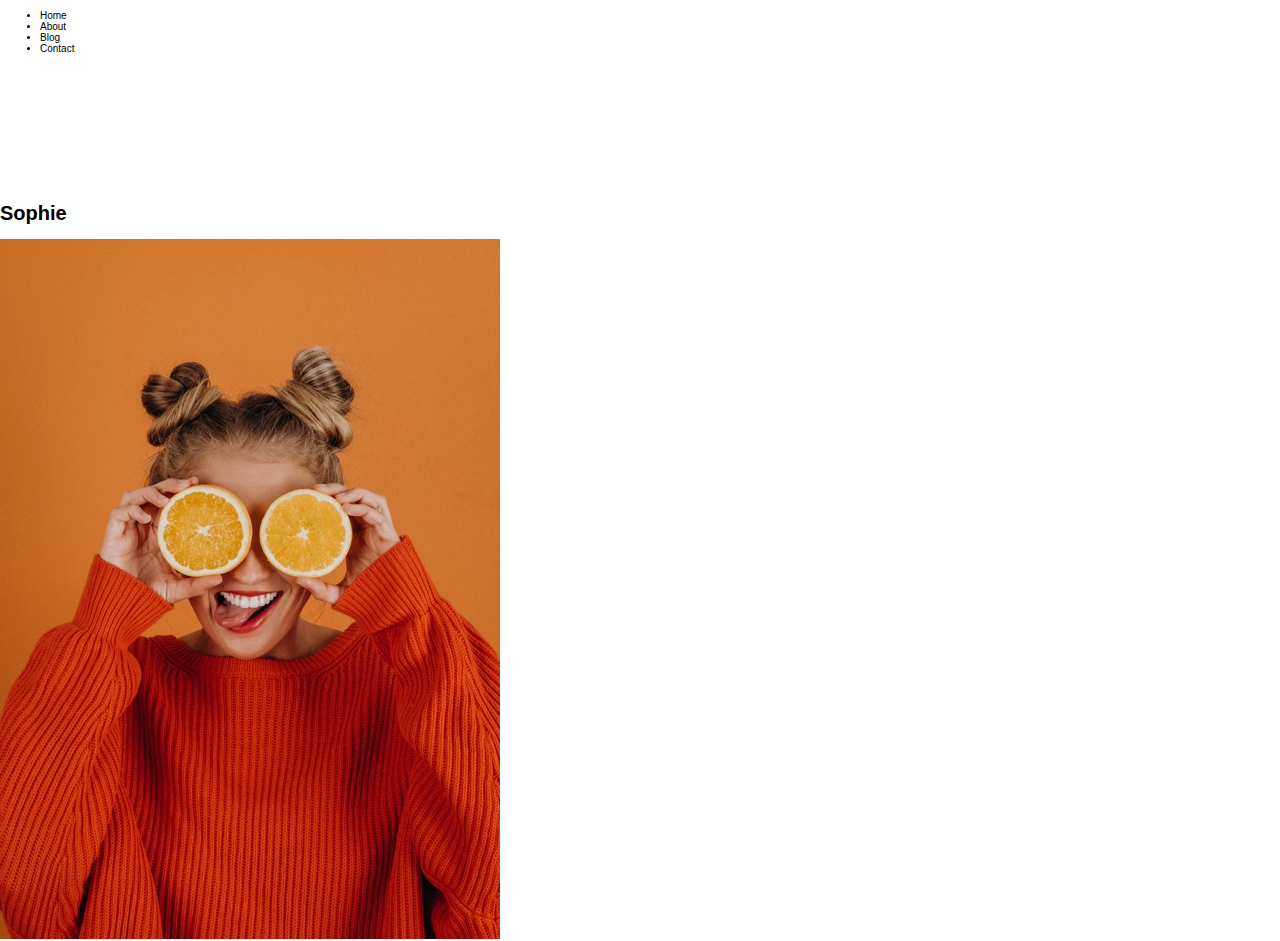
==== index.html @ fdce3f05 "Foster's Project 2" ====
<!DOCTYPE html>
<html lang="en">
<head>
    <meta charset="UTF-8">
    <meta name="viewport" content="width=device-width, initial-scale=1.0">
    <meta http-equiv="X-UA-Compatible" content="ie=edge">
    <title>Sophie: by Foster Dyck</title>
    <link href='https: //fonts.googleapis.com/css?family=Noto+Sans:400,700|Poppins:700' rel='stylesheet'>
    <link rel='stylesheet' href='https://use.fontawesome.com/releases/v5.4.1/css/all.css' integrity='sha384-5sAR7xN1Nv6T6+dT2mhtzEpVJvfS3NScPQTrOxhwjIuvcA67KV2R5Jz6kr4abQsz' crossorigin='anonymous'>
    <meta name='viewport' content='width=device-width, initial-scale=1.0'>
    <link type="image/png" href="assets/favicon/favicon.png" rel="icon">
    <link rel='stylesheet' href='styles/style.css'>
</head>
<body>
    <a href="#main" class="skip-link">Skip this menu to go to content.</a>
<!-- HEADER CONTENT STARTS -->
    <header class="header">
        <nav class="nav">
            <ul class="nav__items">
                <li class="nav_link">Home</li>
                <li class="nav_link nav__link--after">About</li>
                <li class="nav_link">Blog</li>
                <li class="nav_link">Contact</li>
            </ul>
        </nav>
        <section class="title">
            <img src="assets/circle-text/circle-text.png" alt="It's all about">
            <h1>Sophie</h1>
            <img src="assets/home-image/home-image-1.jpg" alt="Sophie holding orange slices over her eyes.">
        </section>
    </header>
<!-- HEADER CONTENT ENDS -->
<!-- MAIN CONTENT STARTS -->
    <main id="about">

    </main>
<!-- MAIN CONTENT ENDS -->
<!-- FOOTER CONTENT STARTS -->
    <footer>

    </footer>
<!-- FOOTER CONTENT ENDS -->
</body>
</html>
---- styles/style.css ----
article,aside,details,figcaption,figure,footer,header,hgroup,nav,section,summary{display:block}audio,canvas,video{display:inline-block}audio:not([controls]){display:none;height:0}[hidden]{display:none}html{font-family:sans-serif;-webkit-text-size-adjust:100%;-ms-text-size-adjust:100%}a:focus{outline:thin dotted}a:active,a:hover{outline:0}h1{font-size:2em}abbr[title]{border-bottom:1px dotted}b,strong{font-weight:700}dfn{font-style:italic}mark{background:#ff0;color:#000}code,kbd,pre,samp{font-family:monospace, serif;font-size:1em}pre{white-space:pre-wrap;word-wrap:break-word}q{quotes:\201C \201D \2018 \2019}small{font-size:80%}sub,sup{font-size:75%;line-height:0;position:relative;vertical-align:baseline}sup{top:-.5em}sub{bottom:-.25em}img{border:0}svg:not(:root){overflow:hidden}fieldset{border:1px solid silver;margin:0 2px;padding:.35em .625em .75em}button,input,select,textarea{font-family:inherit;font-size:100%;margin:0}button,input{line-height:normal}button,html input[type=button],input[type=reset],input[type=submit]{-webkit-appearance:button;cursor:pointer}button[disabled],input[disabled]{cursor:default}input[type=checkbox],input[type=radio]{-webkit-box-sizing:border-box;box-sizing:border-box;padding:0}input[type=search]{-webkit-appearance:textfield;-moz-box-sizing:content-box;-webkit-box-sizing:content-box;box-sizing:content-box}input[type=search]::-webkit-search-cancel-button,input[type=search]::-webkit-search-decoration{-webkit-appearance:none}textarea{overflow:auto;vertical-align:top}table{border-collapse:collapse;border-spacing:0}body,figure{margin:0}button::-moz-focus-inner,input::-moz-focus-inner,legend{border:0;padding:0}.clearfix:after{visibility:hidden;display:block;font-size:0;content:'';clear:both;height:0}*{-moz-box-sizing:border-box;-webkit-box-sizing:border-box;box-sizing:border-box}.visuallyhidden:not(:focus):not(:active){position:absolute;width:1px;height:1px;margin:-1px;border:0;padding:0;white-space:nowrap;-webkit-clip-path:inset(100%);clip-path:inset(100%);clip:rect(0 0 0);overflow:hidden}.visuallyhidden:not(:focus):not(:active){position:absolute;width:1px;height:1px;margin:-1px;border:0;padding:0;white-space:nowrap;-webkit-clip-path:inset(100%);clip-path:inset(100%);clip:rect(0 0 0);overflow:hidden}.skip-link{position:absolute;left:-1000px;top:5px;z-index:999;background:white;color:black}html{font-size:62.5%}
/*# sourceMappingURL=style.css.map */
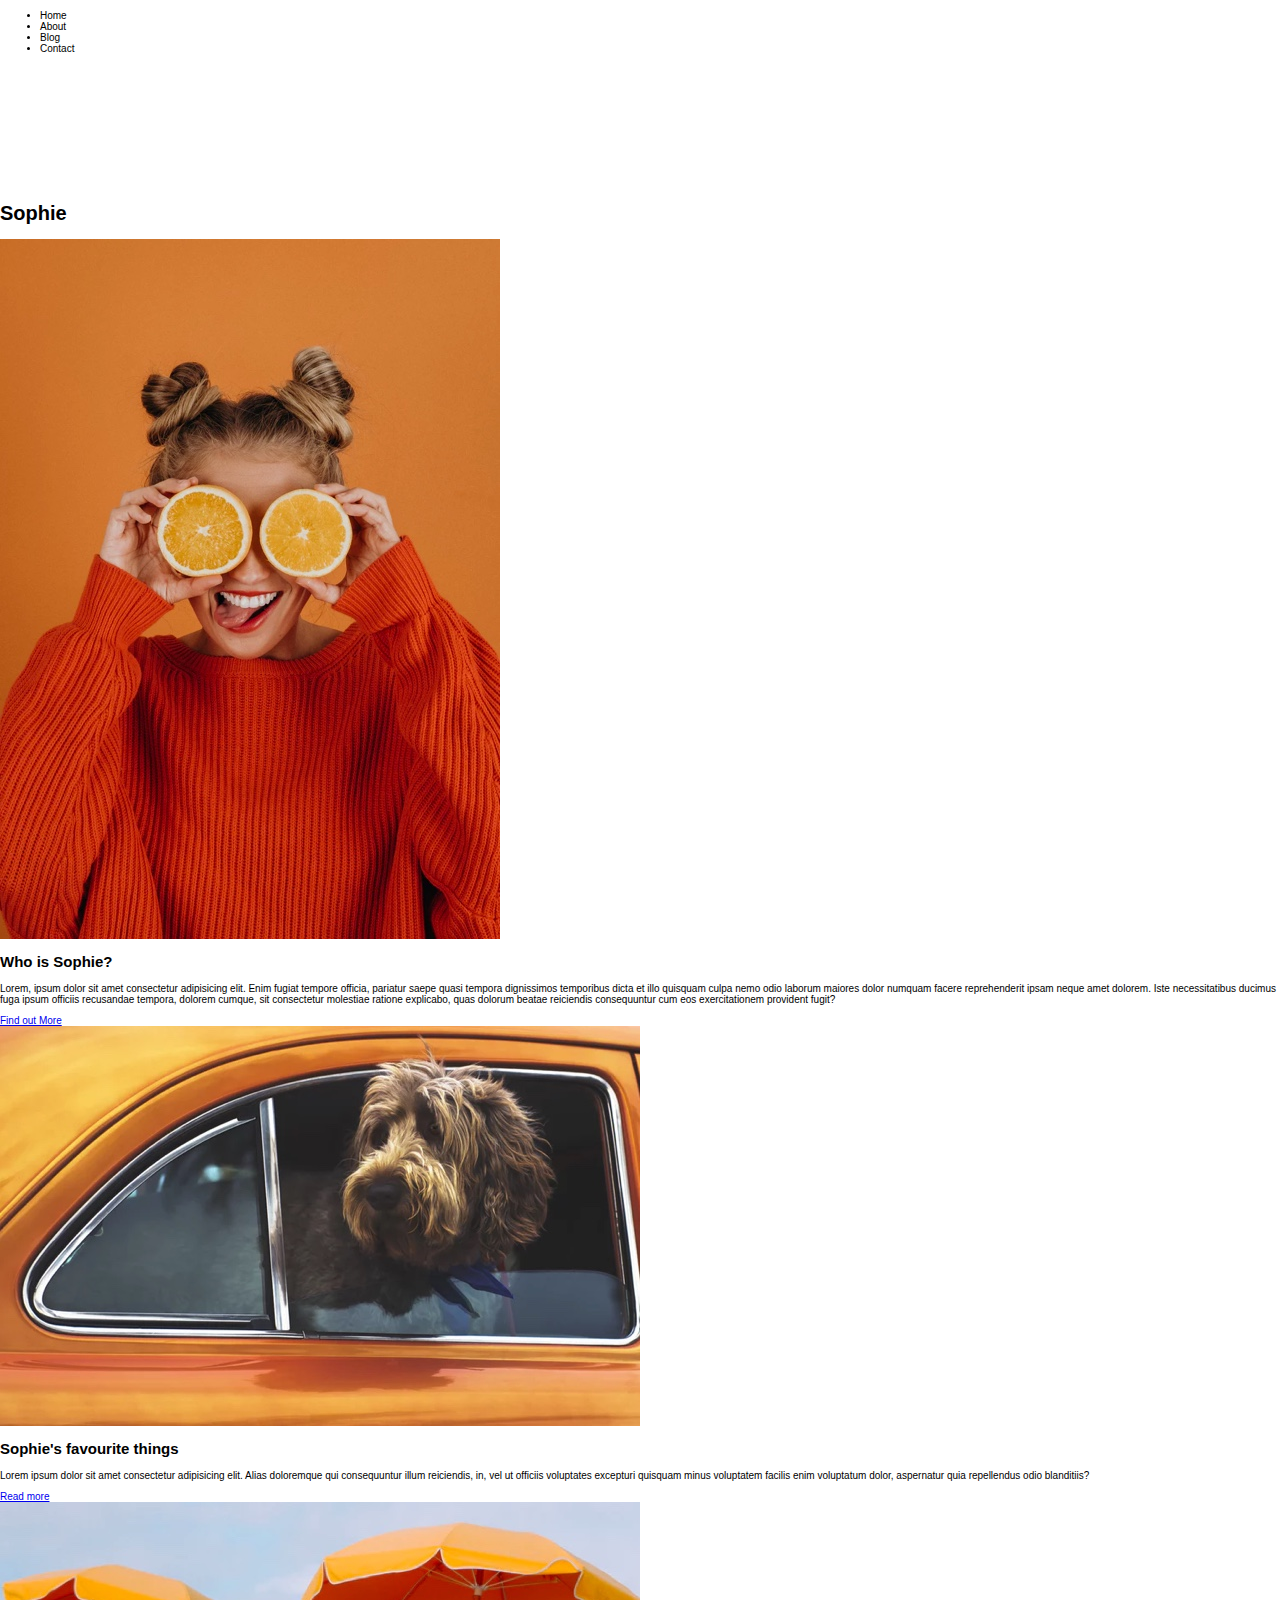
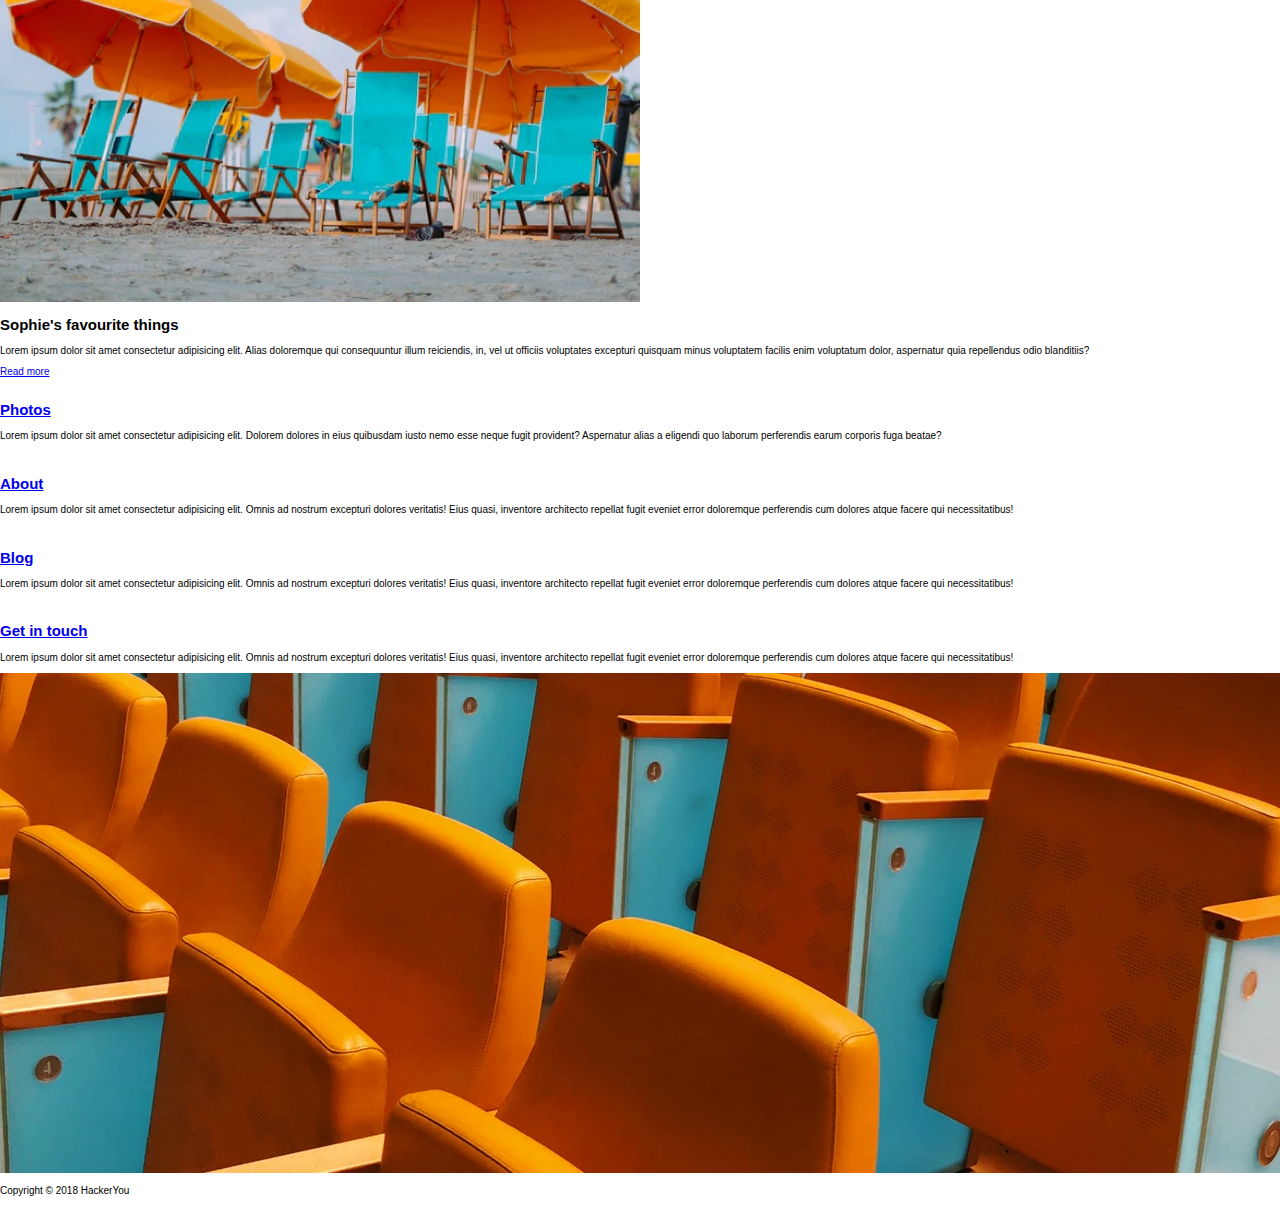
==== commit 8c97a107: "gitignore added" ====
--- a/index.html
+++ b/index.html
@@ -12,32 +12,107 @@
     <link rel='stylesheet' href='styles/style.css'>
 </head>
 <body>
-    <a href="#main" class="skip-link">Skip this menu to go to content.</a>
+    <a href="#about" class="skip-link">Skip this menu to go to content.</a>
 <!-- HEADER CONTENT STARTS -->
     <header class="header">
         <nav class="nav">
             <ul class="nav__items">
-                <li class="nav_link">Home</li>
-                <li class="nav_link nav__link--after">About</li>
-                <li class="nav_link">Blog</li>
-                <li class="nav_link">Contact</li>
+                <li class="nav__link">Home</li>
+                <li class="nav__link nav__link--after">About</li>
+                <li class="nav__link">Blog</li>
+                <li class="nav__link">Contact</li>
             </ul>
         </nav>
         <section class="title">
-            <img src="assets/circle-text/circle-text.png" alt="It's all about">
-            <h1>Sophie</h1>
-            <img src="assets/home-image/home-image-1.jpg" alt="Sophie holding orange slices over her eyes.">
+            <img src="assets/circle-text/circle-text.png" alt="It's all about" class="title__circle-text">
+            <h1 class="title__text">Sophie</h1>
+            <img src="assets/home-image/home-image-1.jpg" alt="Sophie holding orange slices over her eyes." class="title__image">
         </section>
     </header>
 <!-- HEADER CONTENT ENDS -->
 <!-- MAIN CONTENT STARTS -->
     <main id="about">
+<!-- WHO IS STARTS -->
+        <section class="section-content">
+            <h2 class="section-content__title">Who is Sophie?</h2>
+            <p class="section-content__copy">Lorem, ipsum dolor sit amet consectetur adipisicing elit. Enim fugiat tempore officia, pariatur saepe quasi tempora dignissimos temporibus dicta et illo quisquam culpa nemo odio laborum maiores dolor numquam facere reprehenderit ipsam neque amet dolorem. Iste necessitatibus ducimus fuga ipsum officiis recusandae tempora, dolorem cumque, sit consectetur molestiae ratione explicabo, quas dolorum beatae reiciendis consequuntur cum eos exercitationem provident fugit?</p>
+            <a href="#" class="button">Find out More</a>
+        </section>
+<!-- WHO IS ENDS -->
+<!-- FAVOURITE THINGS STARTS -->
+        <section class="favourite intrests">
+            <div class="intrests__image">
+                <img src="assets/home-image/home-image-2.jpg" alt="Dog with its head hanging out a car window.">
+            </div>
+            <div class="section__content">
+                <h2 class="section-content__title">Sophie's favourite things</h2>
+                <p class="section-content__copy">Lorem ipsum dolor sit amet consectetur adipisicing elit. Alias doloremque qui consequuntur illum reiciendis, in, vel ut officiis voluptates excepturi quisquam minus voluptatem facilis enim voluptatum dolor, aspernatur quia repellendus odio blanditiis?</p>
+                <a href="#" class="button">Read more</a>
+            </div>
+        </section>
+<!-- FAVOURITE THINGS ENDS -->
+<!-- TRAVEL STARTS -->
+        <section class="travel intrests">
+            <div class="intrests__image">
+                <img src="assets/home-image/home-image-3.jpg" alt="Chairs on the beach with umbrellas over top of them.">
+            </div>
+            <div class="section-content">
+                <h2 class="section-content__title">Sophie's favourite things</h2>
+                <p class="section-content__copy">Lorem ipsum dolor sit amet consectetur adipisicing elit. Alias doloremque qui consequuntur illum reiciendis, in,
+                    vel ut officiis voluptates excepturi quisquam minus voluptatem facilis enim voluptatum dolor, aspernatur quia
+                    repellendus odio blanditiis?</p>
+                <a href="#" class="button">Read more</a>
+            </div>
+        </section>
+<!-- TRAVEL ENDS -->
+<!-- QUICKLINKS STARTS -->
+        <section class="quick-links">
+            <div class="quick-links__topic">
+                <a href="#gallery" class="quick-links__links">
+                    <img src="" alt="" class="quick-links__image">
+                    <h2 class="section-content__title">Photos</h2>
+                </a>
+                <p class="quick-links__copy">Lorem ipsum dolor sit amet consectetur adipisicing elit. Dolorem dolores in eius quibusdam iusto nemo esse neque fugit provident? Aspernatur alias a eligendi quo laborum perferendis earum corporis fuga beatae?</p>
+            </div>
+            <div class="quick-links__topic">
+                <a href="#about"  class="quick-links__topic__link">
+                    <img src="" alt="" class="quick-links__image">
+                    <h2 class="section-content__title">About</h2>
+                </a>
+                <p class="quick-links__copy">Lorem ipsum dolor sit amet consectetur adipisicing elit. Omnis ad nostrum excepturi dolores veritatis! Eius quasi, inventore architecto repellat fugit eveniet error doloremque perferendis cum dolores atque facere qui necessitatibus!</p>
+            </div>
+            <div class="quick-links__topic">
+                <a href="#blog" class="quick-links__topic__link">
+                    <img src="" alt="" class="quick-links__image">
+                    <h2 class="section-content__title">Blog</h2>
+                </a>
+                <p class="quick-links__copy">Lorem ipsum dolor sit amet consectetur adipisicing elit. Omnis ad nostrum excepturi dolores veritatis! Eius quasi, inventore architecto repellat fugit eveniet error doloremque perferendis cum dolores atque facere qui necessitatibus!</p>
+            </div>
+            <div class="quick-links__topic">
+                <a href="#contact" class="quick-links__topic__link">
+                    <img src="" alt="" class="quick-links__image">
+                    <h2 class="section-content__title">Get in touch</h2>
+                </a>
+                <p class="quick-links__copy">Lorem ipsum dolor sit amet consectetur adipisicing elit. Omnis ad nostrum excepturi dolores veritatis! Eius quasi, inventore architecto repellat fugit eveniet error doloremque perferendis cum dolores atque facere qui necessitatibus!</p>
+            </div>
+            <img src="assets/home-image/home-image-4.jpg" alt="Empty lecture all seats" class="quick-links__image--full">
+        </section>
+<!-- QUICKLINKS ENDS -->
+<!-- JOURNEY STARTS -->
+        <section class="journey">
 
+        </section>
+<!-- JOURNEY ENDS -->
+<!-- GALLERY STARTS -->
+        <section class="gallery">
+
+        </section>
+<!-- GALLERY ENDS -->
     </main>
 <!-- MAIN CONTENT ENDS -->
 <!-- FOOTER CONTENT STARTS -->
-    <footer>
-
+    <footer class="copyright">
+        <p class="copyright__text">Copyright &copy 2018 HackerYou</p>
     </footer>
 <!-- FOOTER CONTENT ENDS -->
 </body>
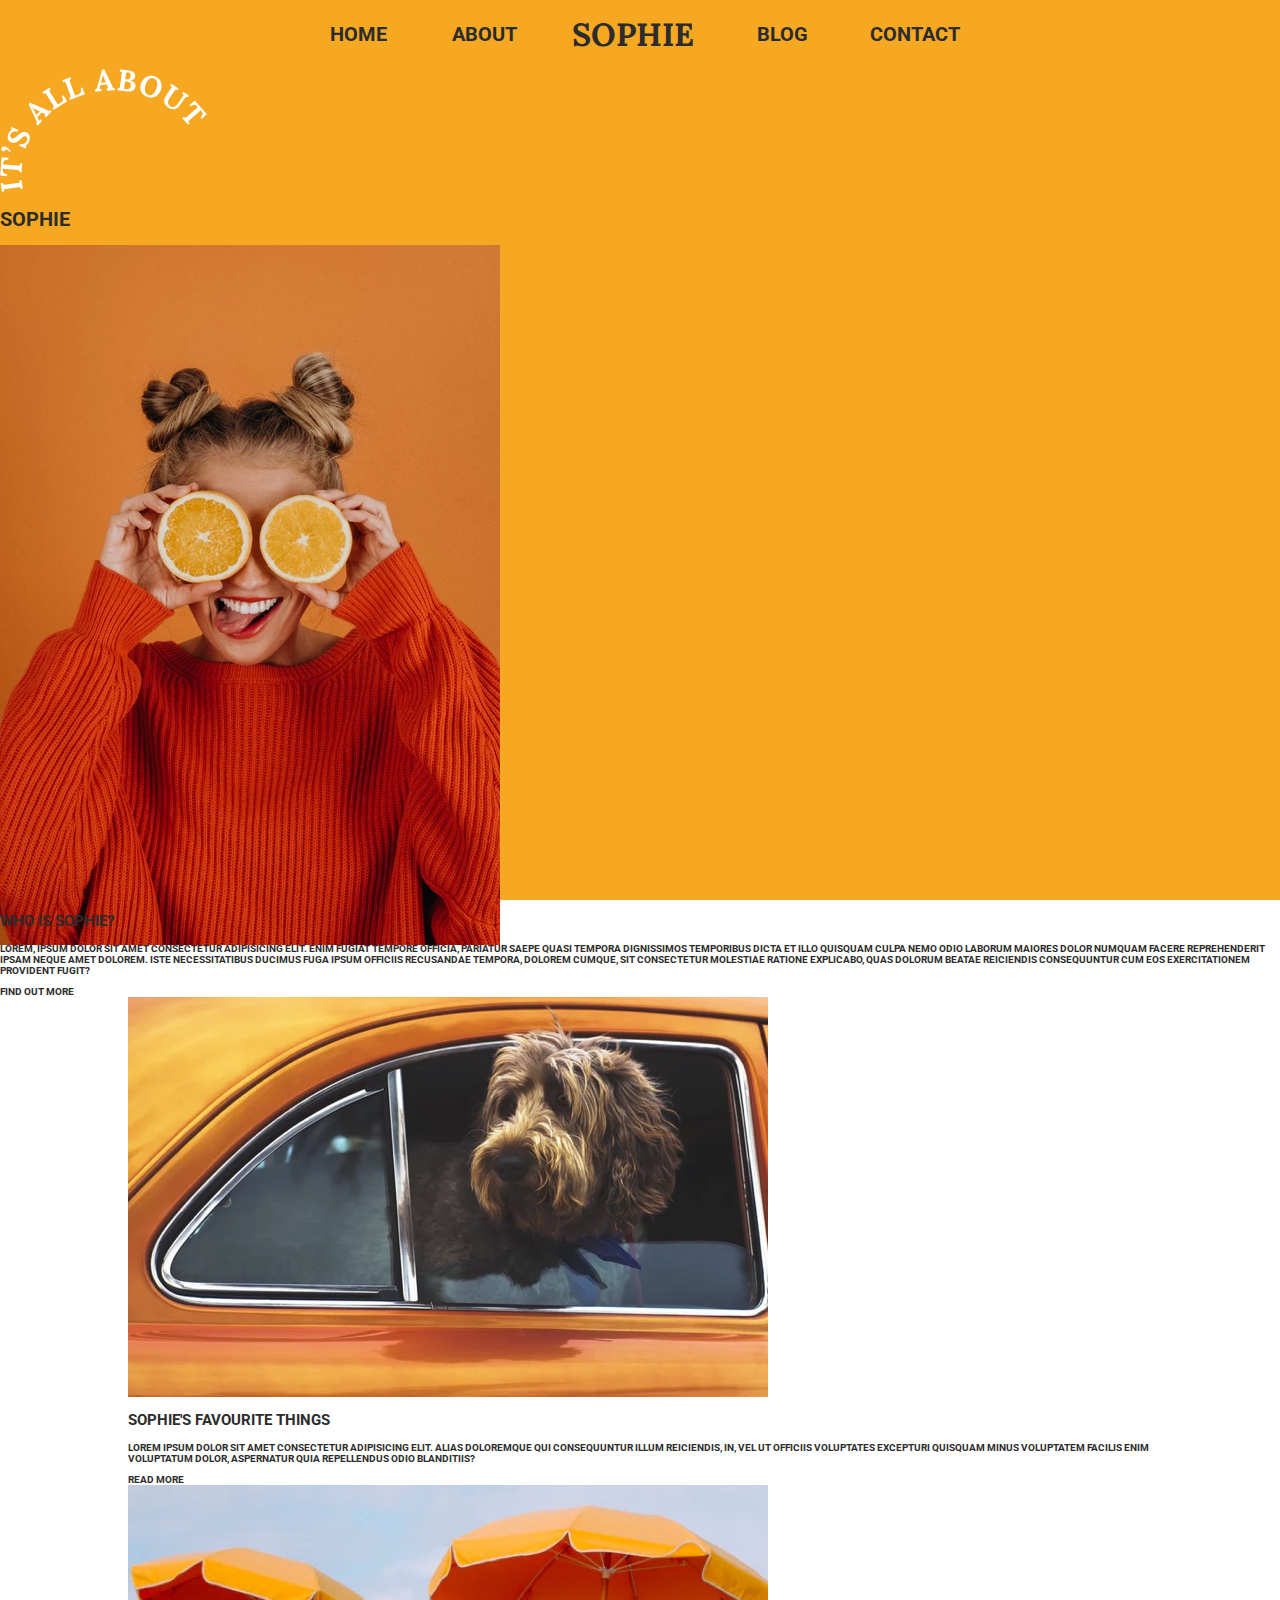
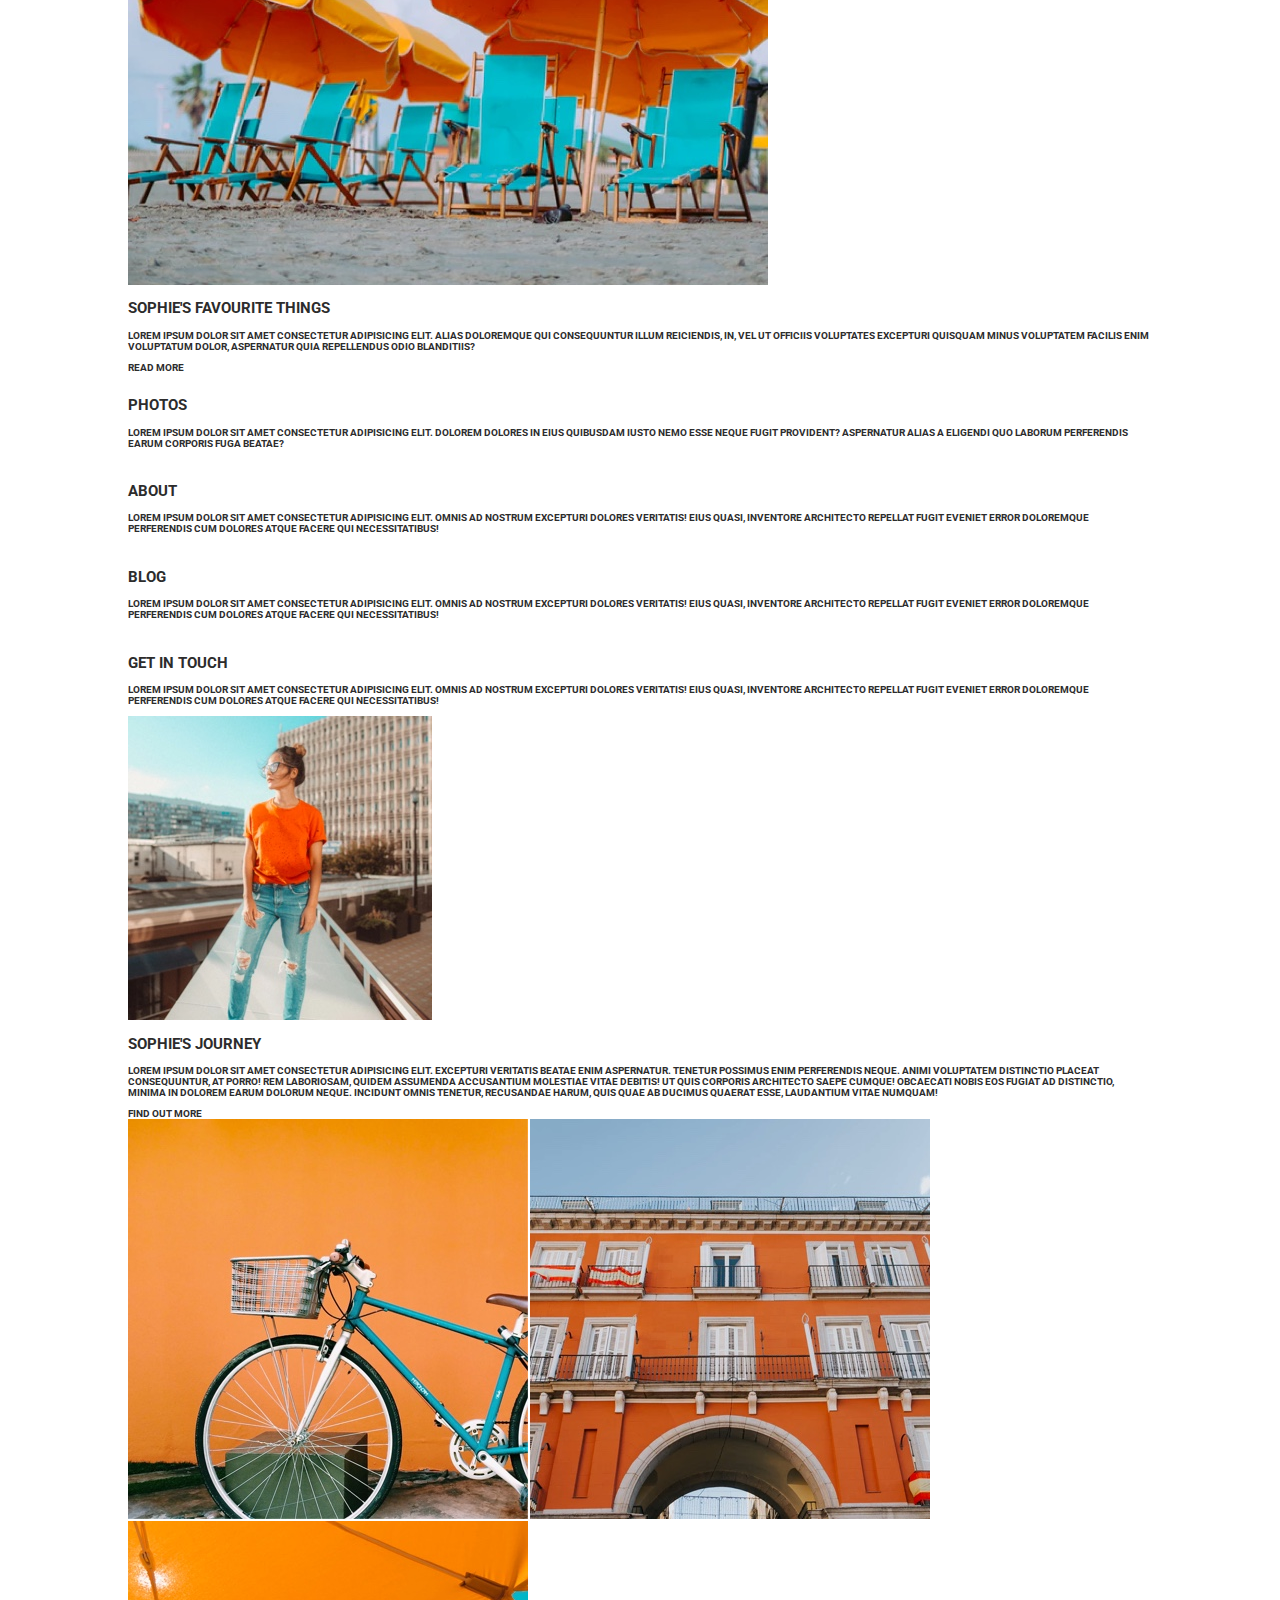
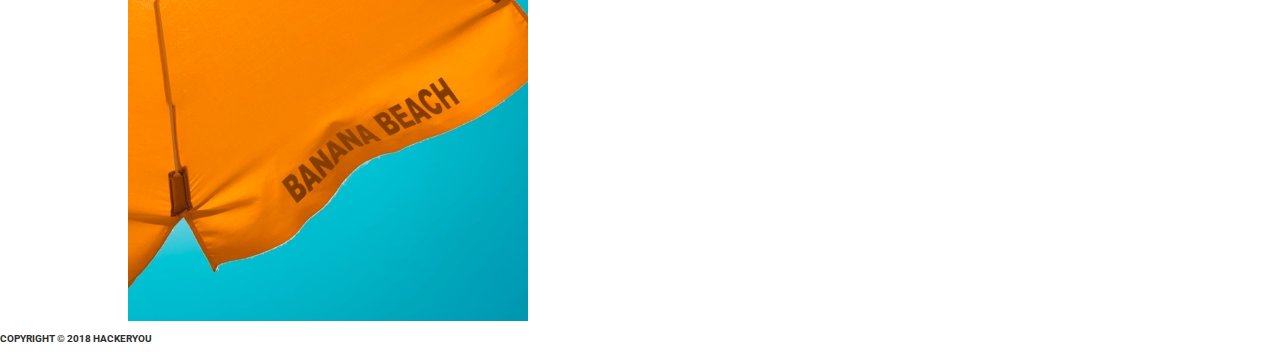
==== commit 4173da4d: "update" ====
--- a/index.html
+++ b/index.html
@@ -5,7 +5,7 @@
     <meta name="viewport" content="width=device-width, initial-scale=1.0">
     <meta http-equiv="X-UA-Compatible" content="ie=edge">
     <title>Sophie: by Foster Dyck</title>
-    <link href='https: //fonts.googleapis.com/css?family=Noto+Sans:400,700|Poppins:700' rel='stylesheet'>
+    <link href="https://fonts.googleapis.com/css?family=Lora:700|Roboto:400,400i,500,500i,700,700i" rel="stylesheet">
     <link rel='stylesheet' href='https://use.fontawesome.com/releases/v5.4.1/css/all.css' integrity='sha384-5sAR7xN1Nv6T6+dT2mhtzEpVJvfS3NScPQTrOxhwjIuvcA67KV2R5Jz6kr4abQsz' crossorigin='anonymous'>
     <meta name='viewport' content='width=device-width, initial-scale=1.0'>
     <link type="image/png" href="assets/favicon/favicon.png" rel="icon">
@@ -16,11 +16,21 @@
 <!-- HEADER CONTENT STARTS -->
     <header class="header">
         <nav class="nav">
-            <ul class="nav__items">
-                <li class="nav__link">Home</li>
-                <li class="nav__link nav__link--after">About</li>
-                <li class="nav__link">Blog</li>
-                <li class="nav__link">Contact</li>
+            <div class="visually-hidden">Sophie</div>
+            <ul class="nav__list">
+                <li class="nav__item">
+                    <a href="#" class="nav__item__link link">Home</a>
+                </li>
+                <li class="nav__item">
+                    <a href="#about" class="nav__item__link link">About</a>
+                </li>
+                <li class="nav__item nav__item--no-read">Sophie</li>
+                <li class="nav__item">
+                    <a href="#blog" class="nav__item__link link">Blog</a>
+                </li>
+                <li class="nav__item nav__item--last">
+                    <a href="#contact" class="nav__item__link link">Contact</a>
+                </li>
             </ul>
         </nav>
         <section class="title">
@@ -36,76 +46,85 @@
         <section class="section-content">
             <h2 class="section-content__title">Who is Sophie?</h2>
             <p class="section-content__copy">Lorem, ipsum dolor sit amet consectetur adipisicing elit. Enim fugiat tempore officia, pariatur saepe quasi tempora dignissimos temporibus dicta et illo quisquam culpa nemo odio laborum maiores dolor numquam facere reprehenderit ipsam neque amet dolorem. Iste necessitatibus ducimus fuga ipsum officiis recusandae tempora, dolorem cumque, sit consectetur molestiae ratione explicabo, quas dolorum beatae reiciendis consequuntur cum eos exercitationem provident fugit?</p>
-            <a href="#" class="button">Find out More</a>
+            <a href="#" class="button link">Find out More</a>
         </section>
 <!-- WHO IS ENDS -->
 <!-- FAVOURITE THINGS STARTS -->
-        <section class="favourite intrests">
+        <section class="favourite intrests wrapper">
             <div class="intrests__image">
                 <img src="assets/home-image/home-image-2.jpg" alt="Dog with its head hanging out a car window.">
             </div>
             <div class="section__content">
                 <h2 class="section-content__title">Sophie's favourite things</h2>
                 <p class="section-content__copy">Lorem ipsum dolor sit amet consectetur adipisicing elit. Alias doloremque qui consequuntur illum reiciendis, in, vel ut officiis voluptates excepturi quisquam minus voluptatem facilis enim voluptatum dolor, aspernatur quia repellendus odio blanditiis?</p>
-                <a href="#" class="button">Read more</a>
+                <a href="#" class="button link">Read more</a>
             </div>
         </section>
 <!-- FAVOURITE THINGS ENDS -->
 <!-- TRAVEL STARTS -->
-        <section class="travel intrests">
-            <div class="intrests__image">
+        <section class="travel intrests wrapper">
+            <div class="intrests__image intrests__image--left">
                 <img src="assets/home-image/home-image-3.jpg" alt="Chairs on the beach with umbrellas over top of them.">
             </div>
             <div class="section-content">
                 <h2 class="section-content__title">Sophie's favourite things</h2>
-                <p class="section-content__copy">Lorem ipsum dolor sit amet consectetur adipisicing elit. Alias doloremque qui consequuntur illum reiciendis, in,
+                <p class="section-content__copy section-content__copy--left">Lorem ipsum dolor sit amet consectetur adipisicing elit. Alias doloremque qui consequuntur illum reiciendis, in,
                     vel ut officiis voluptates excepturi quisquam minus voluptatem facilis enim voluptatum dolor, aspernatur quia
                     repellendus odio blanditiis?</p>
-                <a href="#" class="button">Read more</a>
+                <a href="#" class="button link">Read more</a>
             </div>
         </section>
 <!-- TRAVEL ENDS -->
 <!-- QUICKLINKS STARTS -->
-        <section class="quick-links">
+        <section class="quick-links wrapper">
             <div class="quick-links__topic">
-                <a href="#gallery" class="quick-links__links">
+                <a href="#gallery" class="quick-links__links link">
                     <img src="" alt="" class="quick-links__image">
                     <h2 class="section-content__title">Photos</h2>
                 </a>
-                <p class="quick-links__copy">Lorem ipsum dolor sit amet consectetur adipisicing elit. Dolorem dolores in eius quibusdam iusto nemo esse neque fugit provident? Aspernatur alias a eligendi quo laborum perferendis earum corporis fuga beatae?</p>
+                <p class="section-content__copy">Lorem ipsum dolor sit amet consectetur adipisicing elit. Dolorem dolores in eius quibusdam iusto nemo esse neque fugit provident? Aspernatur alias a eligendi quo laborum perferendis earum corporis fuga beatae?</p>
             </div>
             <div class="quick-links__topic">
-                <a href="#about"  class="quick-links__topic__link">
+                <a href="#about"  class="quick-links__topic__link link">
                     <img src="" alt="" class="quick-links__image">
                     <h2 class="section-content__title">About</h2>
                 </a>
-                <p class="quick-links__copy">Lorem ipsum dolor sit amet consectetur adipisicing elit. Omnis ad nostrum excepturi dolores veritatis! Eius quasi, inventore architecto repellat fugit eveniet error doloremque perferendis cum dolores atque facere qui necessitatibus!</p>
+                <p class="section-content__copy">Lorem ipsum dolor sit amet consectetur adipisicing elit. Omnis ad nostrum excepturi dolores veritatis! Eius quasi, inventore architecto repellat fugit eveniet error doloremque perferendis cum dolores atque facere qui necessitatibus!</p>
             </div>
             <div class="quick-links__topic">
-                <a href="#blog" class="quick-links__topic__link">
+                <a href="#blog" class="quick-links__topic__link link">
                     <img src="" alt="" class="quick-links__image">
                     <h2 class="section-content__title">Blog</h2>
                 </a>
-                <p class="quick-links__copy">Lorem ipsum dolor sit amet consectetur adipisicing elit. Omnis ad nostrum excepturi dolores veritatis! Eius quasi, inventore architecto repellat fugit eveniet error doloremque perferendis cum dolores atque facere qui necessitatibus!</p>
+                <p class="section-content__copy">Lorem ipsum dolor sit amet consectetur adipisicing elit. Omnis ad nostrum excepturi dolores veritatis! Eius quasi, inventore architecto repellat fugit eveniet error doloremque perferendis cum dolores atque facere qui necessitatibus!</p>
             </div>
             <div class="quick-links__topic">
-                <a href="#contact" class="quick-links__topic__link">
+                <a href="#contact" class="quick-links__topic__link link">
                     <img src="" alt="" class="quick-links__image">
                     <h2 class="section-content__title">Get in touch</h2>
                 </a>
-                <p class="quick-links__copy">Lorem ipsum dolor sit amet consectetur adipisicing elit. Omnis ad nostrum excepturi dolores veritatis! Eius quasi, inventore architecto repellat fugit eveniet error doloremque perferendis cum dolores atque facere qui necessitatibus!</p>
+                <p class="section-content__copy">Lorem ipsum dolor sit amet consectetur adipisicing elit. Omnis ad nostrum excepturi dolores veritatis! Eius quasi, inventore architecto repellat fugit eveniet error doloremque perferendis cum dolores atque facere qui necessitatibus!</p>
             </div>
+        </section>
+        <!-- <section>
             <img src="assets/home-image/home-image-4.jpg" alt="Empty lecture all seats" class="quick-links__image--full">
-        </section>
+        </section> -->
 <!-- QUICKLINKS ENDS -->
 <!-- JOURNEY STARTS -->
-        <section class="journey">
-
+        <section class="journey wrapper">
+            <img src="assets/home-image/home-image-5.jpg" alt="Sophie standing on a balcony looking over apartment buildings." class="journey__image">
+            <div class="section-content">
+                <h2 class="section-content__title">Sophie's journey</h2>
+                <p class="section-content__copy">Lorem ipsum dolor sit amet consectetur adipisicing elit. Excepturi veritatis beatae enim aspernatur. Tenetur possimus enim perferendis neque. Animi voluptatem distinctio placeat consequuntur, at porro! Rem laboriosam, quidem assumenda accusantium molestiae vitae debitis! Ut quis corporis architecto saepe cumque! Obcaecati nobis eos fugiat ad distinctio, minima in dolorem earum dolorum neque. Incidunt omnis tenetur, recusandae harum, quis quae ab ducimus quaerat esse, laudantium vitae numquam!</p>
+                <a href="#" class="button link">Find out more</a>
+            </div>
         </section>
 <!-- JOURNEY ENDS -->
 <!-- GALLERY STARTS -->
-        <section class="gallery">
-
+        <section class="gallery wrapper">
+            <img src="assets/home-image/home-image-6.jpg" alt="bycicle leaning against an orange wall." class="gallery__image">
+            <img src="assets/home-image/home-image-7.jpg" alt="apartment building with an arched walkway leading to the street." class="gallery__image">
+            <img src="assets/home-image/home-image-8.jpg" alt="Umbrella top with the words Banana Beach written on it." class="gallery__image">
         </section>
 <!-- GALLERY ENDS -->
     </main>
--- a/styles/style.css
+++ b/styles/style.css
@@ -1,2 +1,2 @@
-article,aside,details,figcaption,figure,footer,header,hgroup,nav,section,summary{display:block}audio,canvas,video{display:inline-block}audio:not([controls]){display:none;height:0}[hidden]{display:none}html{font-family:sans-serif;-webkit-text-size-adjust:100%;-ms-text-size-adjust:100%}a:focus{outline:thin dotted}a:active,a:hover{outline:0}h1{font-size:2em}abbr[title]{border-bottom:1px dotted}b,strong{font-weight:700}dfn{font-style:italic}mark{background:#ff0;color:#000}code,kbd,pre,samp{font-family:monospace, serif;font-size:1em}pre{white-space:pre-wrap;word-wrap:break-word}q{quotes:\201C \201D \2018 \2019}small{font-size:80%}sub,sup{font-size:75%;line-height:0;position:relative;vertical-align:baseline}sup{top:-.5em}sub{bottom:-.25em}img{border:0}svg:not(:root){overflow:hidden}fieldset{border:1px solid silver;margin:0 2px;padding:.35em .625em .75em}button,input,select,textarea{font-family:inherit;font-size:100%;margin:0}button,input{line-height:normal}button,html input[type=button],input[type=reset],input[type=submit]{-webkit-appearance:button;cursor:pointer}button[disabled],input[disabled]{cursor:default}input[type=checkbox],input[type=radio]{-webkit-box-sizing:border-box;box-sizing:border-box;padding:0}input[type=search]{-webkit-appearance:textfield;-moz-box-sizing:content-box;-webkit-box-sizing:content-box;box-sizing:content-box}input[type=search]::-webkit-search-cancel-button,input[type=search]::-webkit-search-decoration{-webkit-appearance:none}textarea{overflow:auto;vertical-align:top}table{border-collapse:collapse;border-spacing:0}body,figure{margin:0}button::-moz-focus-inner,input::-moz-focus-inner,legend{border:0;padding:0}.clearfix:after{visibility:hidden;display:block;font-size:0;content:'';clear:both;height:0}*{-moz-box-sizing:border-box;-webkit-box-sizing:border-box;box-sizing:border-box}.visuallyhidden:not(:focus):not(:active){position:absolute;width:1px;height:1px;margin:-1px;border:0;padding:0;white-space:nowrap;-webkit-clip-path:inset(100%);clip-path:inset(100%);clip:rect(0 0 0);overflow:hidden}.visuallyhidden:not(:focus):not(:active){position:absolute;width:1px;height:1px;margin:-1px;border:0;padding:0;white-space:nowrap;-webkit-clip-path:inset(100%);clip-path:inset(100%);clip:rect(0 0 0);overflow:hidden}.skip-link{position:absolute;left:-1000px;top:5px;z-index:999;background:white;color:black}html{font-size:62.5%}
+article,aside,details,figcaption,figure,footer,header,hgroup,nav,section,summary{display:block}audio,canvas,video{display:inline-block}audio:not([controls]){display:none;height:0}[hidden]{display:none}html{font-family:sans-serif;-webkit-text-size-adjust:100%;-ms-text-size-adjust:100%}a:focus{outline:thin dotted}a:active,a:hover{outline:0}h1{font-size:2em}abbr[title]{border-bottom:1px dotted}b,strong{font-weight:700}dfn{font-style:italic}mark{background:#ff0;color:#000}code,kbd,pre,samp{font-family:monospace, serif;font-size:1em}pre{white-space:pre-wrap;word-wrap:break-word}q{quotes:\201C \201D \2018 \2019}small{font-size:80%}sub,sup{font-size:75%;line-height:0;position:relative;vertical-align:baseline}sup{top:-.5em}sub{bottom:-.25em}img{border:0}svg:not(:root){overflow:hidden}fieldset{border:1px solid silver;margin:0 2px;padding:.35em .625em .75em}button,input,select,textarea{font-family:inherit;font-size:100%;margin:0}button,input{line-height:normal}button,html input[type=button],input[type=reset],input[type=submit]{-webkit-appearance:button;cursor:pointer}button[disabled],input[disabled]{cursor:default}input[type=checkbox],input[type=radio]{-webkit-box-sizing:border-box;box-sizing:border-box;padding:0}input[type=search]{-webkit-appearance:textfield;-moz-box-sizing:content-box;-webkit-box-sizing:content-box;box-sizing:content-box}input[type=search]::-webkit-search-cancel-button,input[type=search]::-webkit-search-decoration{-webkit-appearance:none}textarea{overflow:auto;vertical-align:top}table{border-collapse:collapse;border-spacing:0}body,figure{margin:0}button::-moz-focus-inner,input::-moz-focus-inner,legend{border:0;padding:0}.clearfix:after{visibility:hidden;display:block;font-size:0;content:'';clear:both;height:0}*{-moz-box-sizing:border-box;-webkit-box-sizing:border-box;box-sizing:border-box}.visuallyhidden:not(:focus):not(:active){position:absolute;width:1px;height:1px;margin:-1px;border:0;padding:0;white-space:nowrap;-webkit-clip-path:inset(100%);clip-path:inset(100%);clip:rect(0 0 0);overflow:hidden}.visually-hidden:not(:focus):not(:active){position:absolute;width:1px;height:1px;margin:-1px;border:0;padding:0;white-space:nowrap;-webkit-clip-path:inset(100%);clip-path:inset(100%);clip:rect(0 0 0);overflow:hidden}.skip-link{position:absolute;left:-1000px;top:5px;z-index:999;background:white;color:black}html{font-size:62.5%;font-family:'Roboto', sans-serif;font-weight:bold;text-transform:uppercase;color:#2c2c2c}.wrapper{max-width:80%;margin:0 auto}.link{text-decoration:none;color:#2c2c2c}.nav{background:#f6a823;font-size:2rem;line-height:2.9rem;text-align:center;display:-webkit-box;display:-ms-flexbox;display:flex;-webkit-box-orient:vertical;-webkit-box-direction:normal;-ms-flex-direction:column;flex-direction:column;-webkit-box-pack:center;-ms-flex-pack:center;justify-content:center;padding:2rem 0}.nav__list{width:50%;margin:0 auto;list-style:none;display:-webkit-box;display:-ms-flexbox;display:flex;padding:0}.nav__item{width:20%;margin-right:5rem;-webkit-box-pack:center;-ms-flex-pack:center;justify-content:center}.nav__item__link:hover{color:white;-webkit-transition:all 0.3s ease;-o-transition:all 0.3s ease;transition:all 0.3s ease}.nav__item--last{margin:0}.nav__item--no-read{aria-hidden:true;font-size:3.2rem;line-height:inherit;font-family:"Lora", serif}.header{background:#f6a823;height:100vh}
 /*# sourceMappingURL=style.css.map */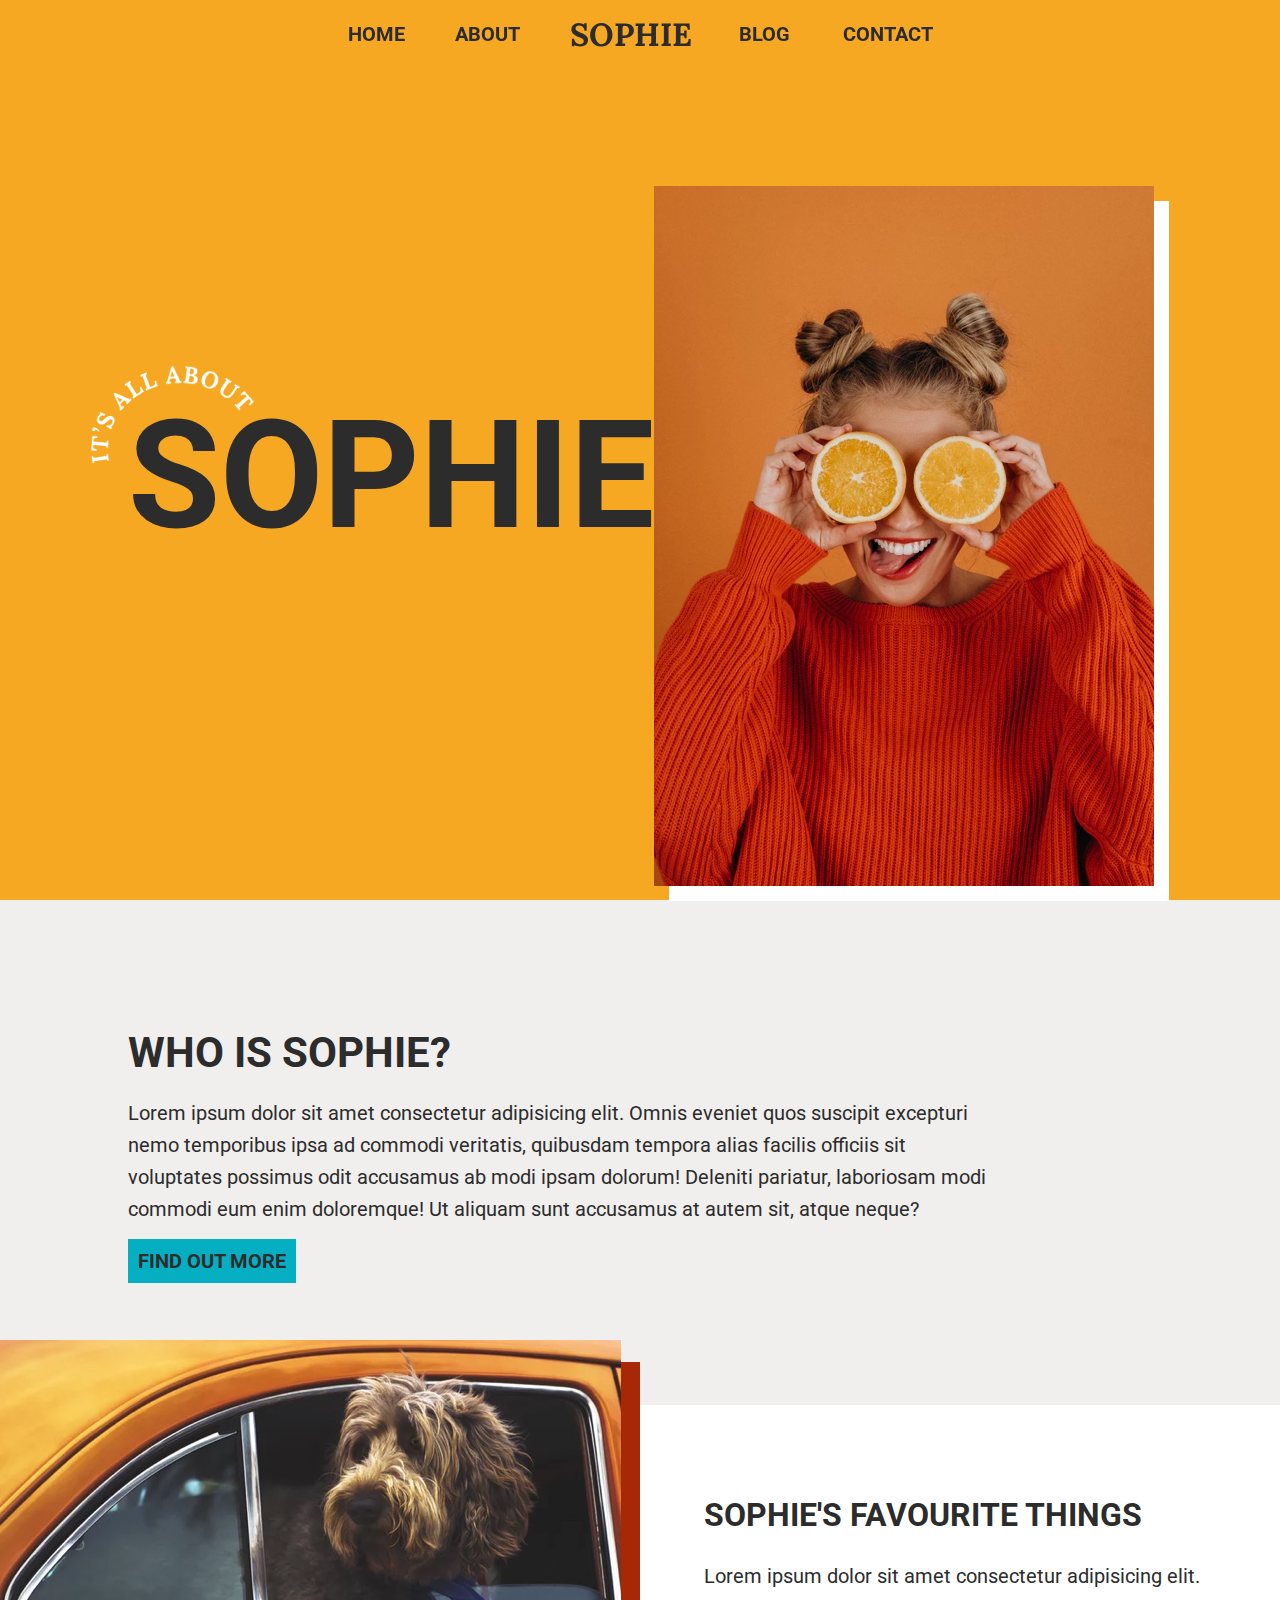
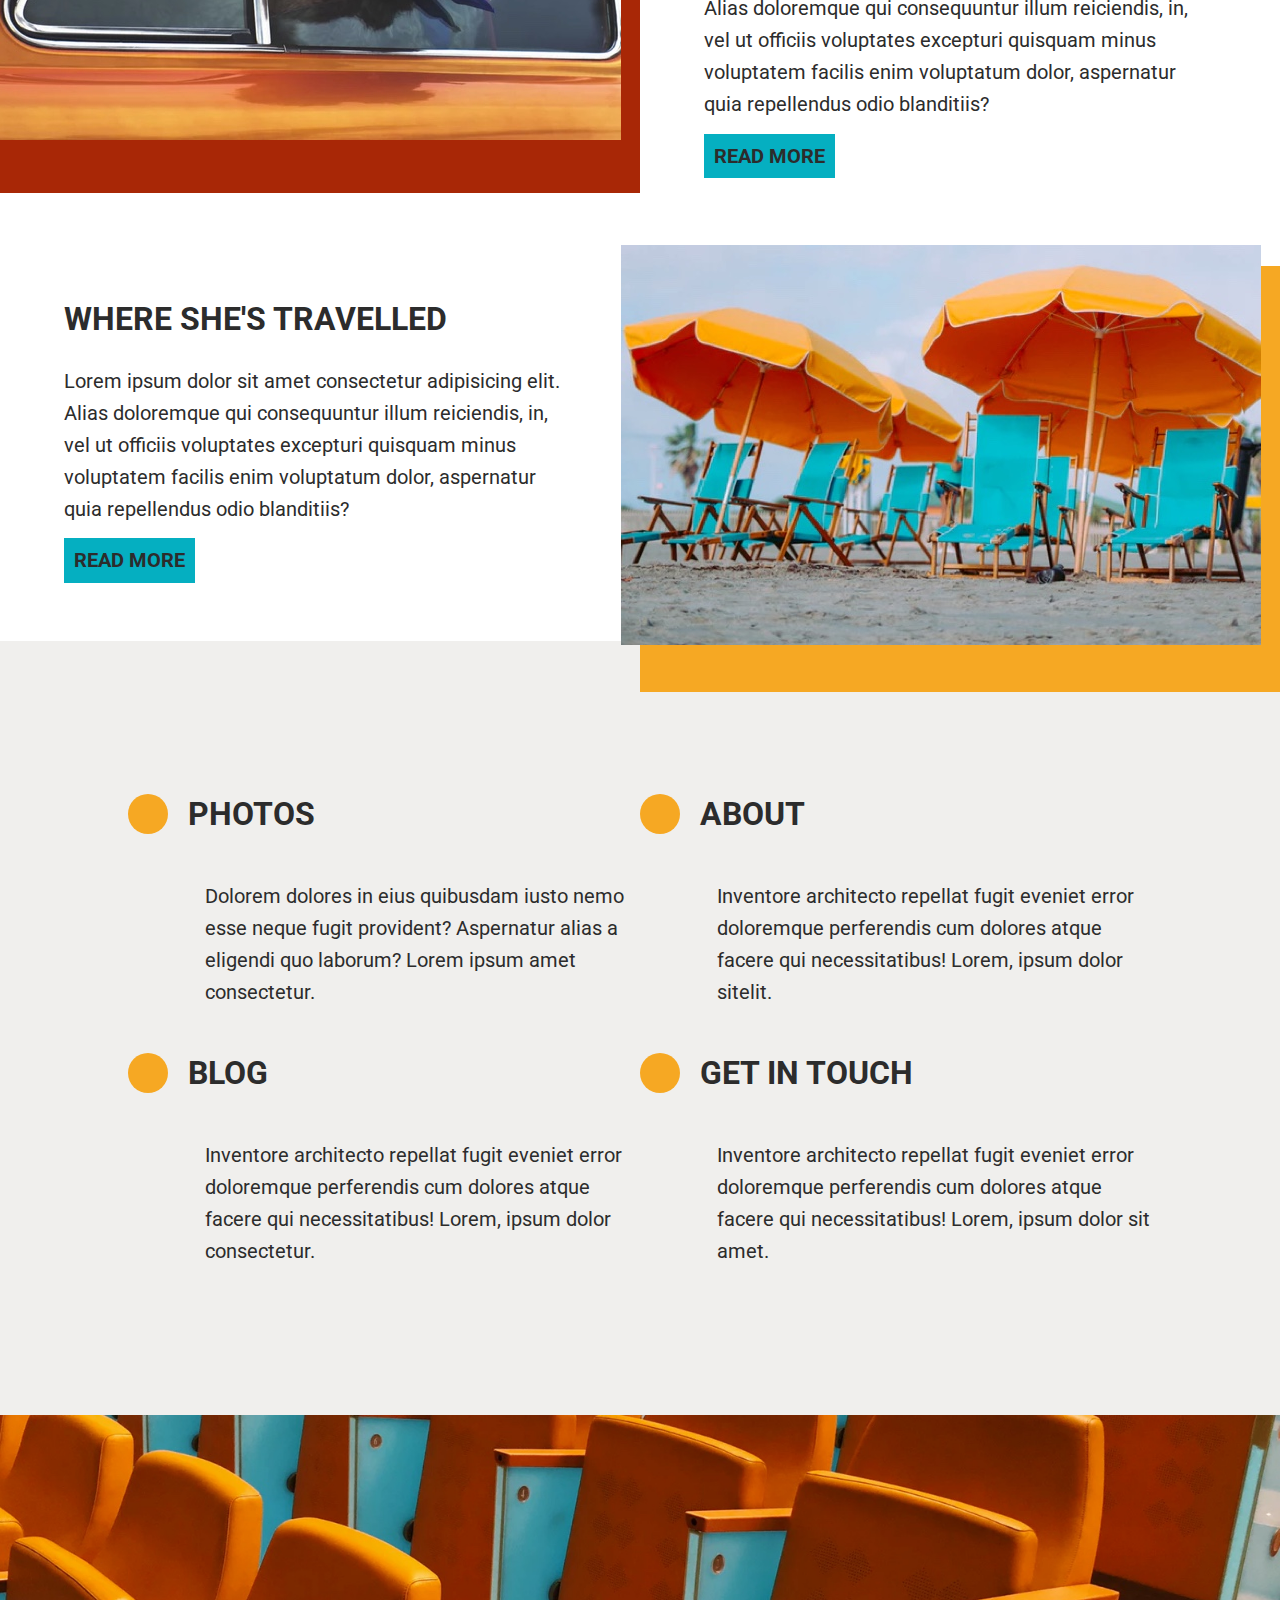
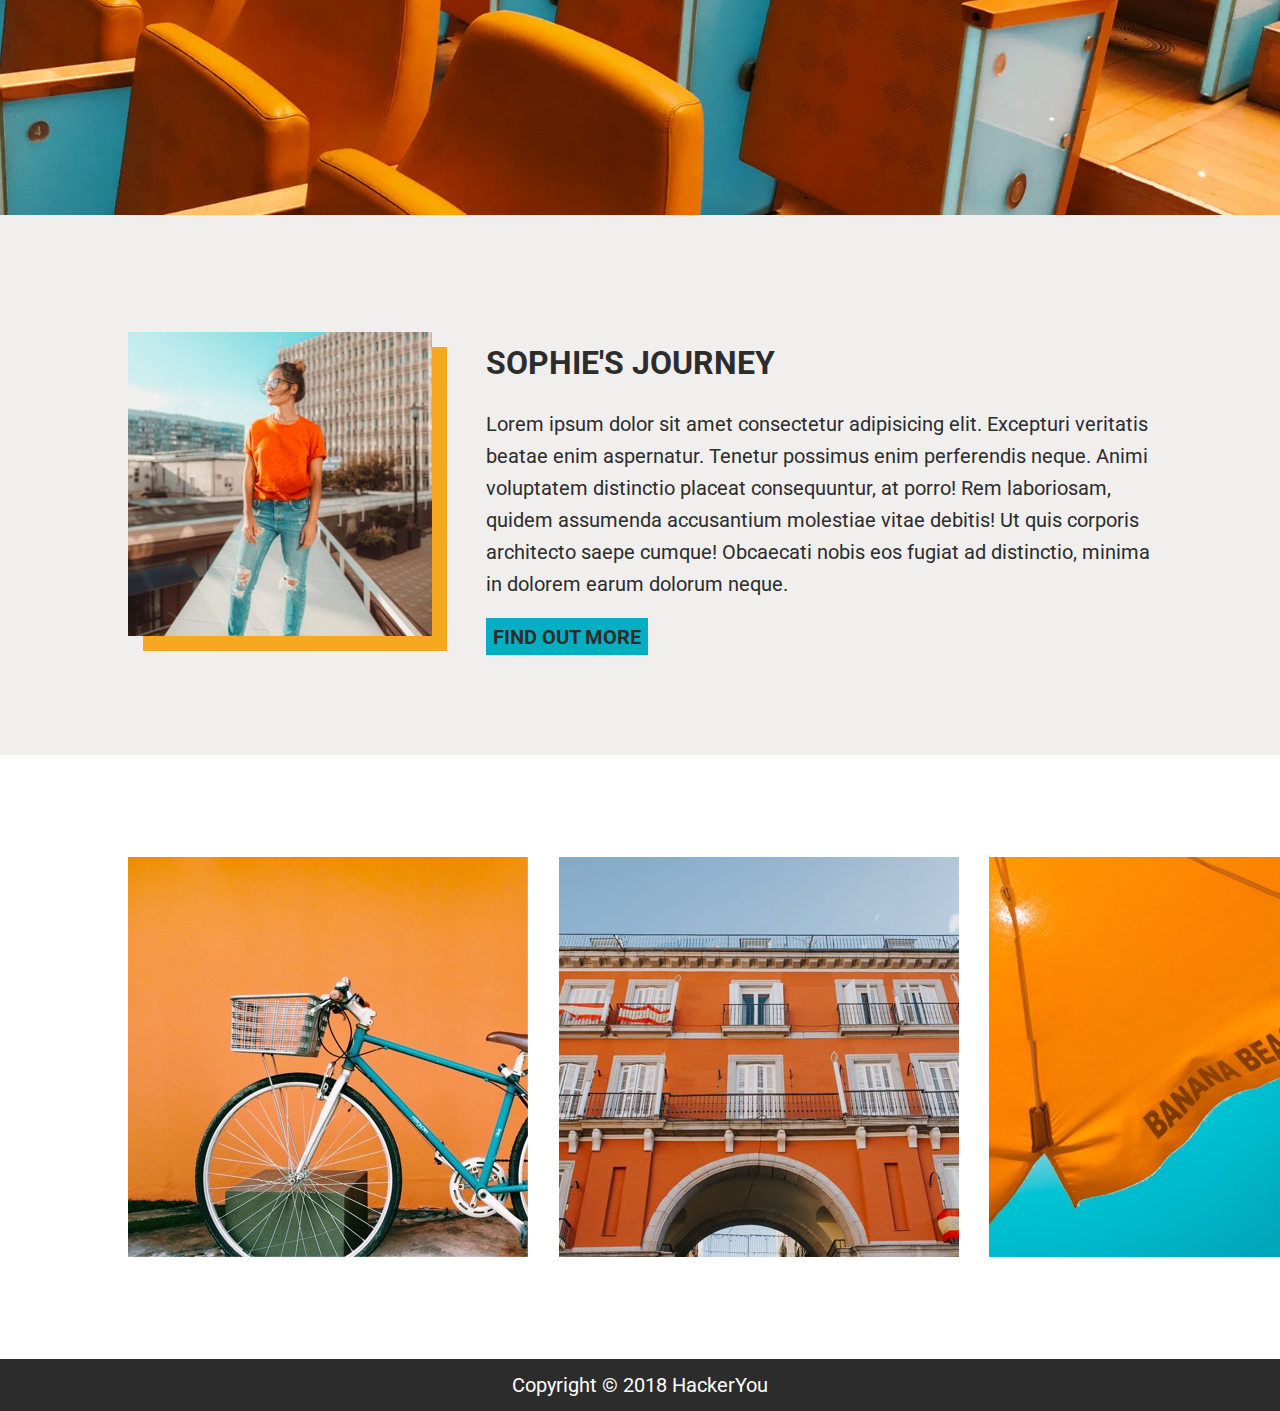
==== commit e328ec7a: "update" ====
--- a/index.html
+++ b/index.html
@@ -7,6 +7,7 @@
     <title>Sophie: by Foster Dyck</title>
     <link href="https://fonts.googleapis.com/css?family=Lora:700|Roboto:400,400i,500,500i,700,700i" rel="stylesheet">
     <link rel='stylesheet' href='https://use.fontawesome.com/releases/v5.4.1/css/all.css' integrity='sha384-5sAR7xN1Nv6T6+dT2mhtzEpVJvfS3NScPQTrOxhwjIuvcA67KV2R5Jz6kr4abQsz' crossorigin='anonymous'>
+    <!-- <link rel='stylesheet' href='https://cdnjs.cloudflare.com/ajax/libs/animate.css/3.7.0/animate.min.css'> -->
     <meta name='viewport' content='width=device-width, initial-scale=1.0'>
     <link type="image/png" href="assets/favicon/favicon.png" rel="icon">
     <link rel='stylesheet' href='styles/style.css'>
@@ -16,7 +17,7 @@
 <!-- HEADER CONTENT STARTS -->
     <header class="header">
         <nav class="nav">
-            <div class="visually-hidden">Sophie</div>
+            <span class="visually-hidden">Sophie</span>
             <ul class="nav__list">
                 <li class="nav__item">
                     <a href="#" class="nav__item__link link">Home</a>
@@ -24,7 +25,7 @@
                 <li class="nav__item">
                     <a href="#about" class="nav__item__link link">About</a>
                 </li>
-                <li class="nav__item nav__item--no-read">Sophie</li>
+                <li class="nav__item nav__item--no-read" aria-hidden="true">Sophie</li>
                 <li class="nav__item">
                     <a href="#blog" class="nav__item__link link">Blog</a>
                 </li>
@@ -33,9 +34,9 @@
                 </li>
             </ul>
         </nav>
-        <section class="title">
-            <img src="assets/circle-text/circle-text.png" alt="It's all about" class="title__circle-text">
-            <h1 class="title__text">Sophie</h1>
+        <section class="title wrapper">
+            <span class="visuallyhidden">It's about Sophie</span>
+            <h1 class="title__text title__text--before">Sophie</h1>
             <img src="assets/home-image/home-image-1.jpg" alt="Sophie holding orange slices over her eyes." class="title__image">
         </section>
     </header>
@@ -43,18 +44,20 @@
 <!-- MAIN CONTENT STARTS -->
     <main id="about">
 <!-- WHO IS STARTS -->
-        <section class="section-content">
-            <h2 class="section-content__title">Who is Sophie?</h2>
-            <p class="section-content__copy">Lorem, ipsum dolor sit amet consectetur adipisicing elit. Enim fugiat tempore officia, pariatur saepe quasi tempora dignissimos temporibus dicta et illo quisquam culpa nemo odio laborum maiores dolor numquam facere reprehenderit ipsam neque amet dolorem. Iste necessitatibus ducimus fuga ipsum officiis recusandae tempora, dolorem cumque, sit consectetur molestiae ratione explicabo, quas dolorum beatae reiciendis consequuntur cum eos exercitationem provident fugit?</p>
-            <a href="#" class="button link">Find out More</a>
+        <section class="section-content who-is" id="about">
+            <div class="wrapper">
+                <h2 class="section-content__title who-is__title">Who is Sophie?</h2>
+                <p class="section-content__copy who-is__copy">Lorem ipsum dolor sit amet consectetur adipisicing elit. Omnis eveniet quos suscipit excepturi nemo temporibus ipsa ad commodi veritatis, quibusdam tempora alias facilis officiis sit voluptates possimus odit accusamus ab modi ipsam dolorum! Deleniti pariatur, laboriosam modi commodi eum enim doloremque! Ut aliquam sunt accusamus at autem sit, atque neque?</p>
+                <a href="#" class="button link button--large">Find out More</a>
+            </div>
         </section>
 <!-- WHO IS ENDS -->
 <!-- FAVOURITE THINGS STARTS -->
-        <section class="favourite intrests wrapper">
+        <section class="favourite intrests">
             <div class="intrests__image">
-                <img src="assets/home-image/home-image-2.jpg" alt="Dog with its head hanging out a car window.">
+                <img src="assets/home-image/home-image-2.jpg" alt="Dog with its head hanging out a car window." class="intrests__image__asset">
             </div>
-            <div class="section__content">
+            <div class="section__content intrests__content wrapper">
                 <h2 class="section-content__title">Sophie's favourite things</h2>
                 <p class="section-content__copy">Lorem ipsum dolor sit amet consectetur adipisicing elit. Alias doloremque qui consequuntur illum reiciendis, in, vel ut officiis voluptates excepturi quisquam minus voluptatem facilis enim voluptatum dolor, aspernatur quia repellendus odio blanditiis?</p>
                 <a href="#" class="button link">Read more</a>
@@ -62,12 +65,12 @@
         </section>
 <!-- FAVOURITE THINGS ENDS -->
 <!-- TRAVEL STARTS -->
-        <section class="travel intrests wrapper">
-            <div class="intrests__image intrests__image--left">
-                <img src="assets/home-image/home-image-3.jpg" alt="Chairs on the beach with umbrellas over top of them.">
+        <section class="travel intrests">
+            <div class="intrests__image travel__image">
+                <img src="assets/home-image/home-image-3.jpg" alt="Chairs on the beach with umbrellas over top of them." class="intrests__image__asset trevel__image__asset">
             </div>
-            <div class="section-content">
-                <h2 class="section-content__title">Sophie's favourite things</h2>
+            <div class="section-content intrests__content wrapper travel__content">
+                <h2 class="section-content__title">Where she's travelled</h2>
                 <p class="section-content__copy section-content__copy--left">Lorem ipsum dolor sit amet consectetur adipisicing elit. Alias doloremque qui consequuntur illum reiciendis, in,
                     vel ut officiis voluptates excepturi quisquam minus voluptatem facilis enim voluptatum dolor, aspernatur quia
                     repellendus odio blanditiis?</p>
@@ -76,62 +79,68 @@
         </section>
 <!-- TRAVEL ENDS -->
 <!-- QUICKLINKS STARTS -->
-        <section class="quick-links wrapper">
-            <div class="quick-links__topic">
-                <a href="#gallery" class="quick-links__links link">
-                    <img src="" alt="" class="quick-links__image">
-                    <h2 class="section-content__title">Photos</h2>
-                </a>
-                <p class="section-content__copy">Lorem ipsum dolor sit amet consectetur adipisicing elit. Dolorem dolores in eius quibusdam iusto nemo esse neque fugit provident? Aspernatur alias a eligendi quo laborum perferendis earum corporis fuga beatae?</p>
-            </div>
-            <div class="quick-links__topic">
-                <a href="#about"  class="quick-links__topic__link link">
-                    <img src="" alt="" class="quick-links__image">
-                    <h2 class="section-content__title">About</h2>
-                </a>
-                <p class="section-content__copy">Lorem ipsum dolor sit amet consectetur adipisicing elit. Omnis ad nostrum excepturi dolores veritatis! Eius quasi, inventore architecto repellat fugit eveniet error doloremque perferendis cum dolores atque facere qui necessitatibus!</p>
-            </div>
-            <div class="quick-links__topic">
-                <a href="#blog" class="quick-links__topic__link link">
-                    <img src="" alt="" class="quick-links__image">
-                    <h2 class="section-content__title">Blog</h2>
-                </a>
-                <p class="section-content__copy">Lorem ipsum dolor sit amet consectetur adipisicing elit. Omnis ad nostrum excepturi dolores veritatis! Eius quasi, inventore architecto repellat fugit eveniet error doloremque perferendis cum dolores atque facere qui necessitatibus!</p>
-            </div>
-            <div class="quick-links__topic">
-                <a href="#contact" class="quick-links__topic__link link">
-                    <img src="" alt="" class="quick-links__image">
-                    <h2 class="section-content__title">Get in touch</h2>
-                </a>
-                <p class="section-content__copy">Lorem ipsum dolor sit amet consectetur adipisicing elit. Omnis ad nostrum excepturi dolores veritatis! Eius quasi, inventore architecto repellat fugit eveniet error doloremque perferendis cum dolores atque facere qui necessitatibus!</p>
+        <section class="quick-links--background">
+            <div class="quick-links wrapper">
+                <div class="quick-links__topic">
+                    <a href="#gallery" class="quick-links__link link">
+                        <i class="fas fa-image section-content__title quick-links__title quick-links__title__image"></i>
+                        <h2 class="section-content__title quick-links__title--text">Photos</h2>
+                    </a>
+                    <p class="section-content__copy quick-links__copy"> Dolorem dolores in eius quibusdam iusto nemo esse neque fugit provident? Aspernatur alias a eligendi quo laborum? Lorem ipsum amet consectetur.</p>
+                </div>
+                <div class="quick-links__topic">
+                    <a href="#about"  class="quick-links__link link">
+                        <i class="fas fa-user section-content__title quick-links__title quick-links__title__image"></i>
+                        <h2 class="section-content__title quick-links__title--text">About</h2>
+                    </a>
+                    <p class="section-content__copy quick-links__copy">Inventore architecto repellat fugit eveniet error doloremque perferendis cum dolores atque facere qui necessitatibus! Lorem, ipsum dolor sitelit.</p>
+                </div>
+                <div class="quick-links__topic">
+                    <a href="#blog" class="quick-links__link link">
+                        <i class="fas fa-desktop section-content__title quick-links__title quick-links__title__image"></i>
+                        <h2 class="section-content__title quick-links__title--text">Blog</h2>
+                    </a>
+                    <p class="section-content__copy quick-links__copy">Inventore architecto repellat fugit eveniet error doloremque perferendis cum dolores atque facere qui necessitatibus! Lorem, ipsum dolor consectetur.</p>
+                </div>
+                <div class="quick-links__topic">
+                    <a href="#contact" class="quick-links__link link">
+                        <i class="fas fa-phone section-content__title quick-links__title quick-links__title__image"></i> 
+                        <h2 class="section-content__title quick-links__title--text">Get in touch</h2>  
+                    </a>
+                    <p class="section-content__copy quick-links__copy">Inventore architecto repellat fugit eveniet error doloremque perferendis cum dolores atque facere qui necessitatibus! Lorem, ipsum dolor sit amet.</p>
+                </div>
             </div>
         </section>
-        <!-- <section>
+        <section>
             <img src="assets/home-image/home-image-4.jpg" alt="Empty lecture all seats" class="quick-links__image--full">
-        </section> -->
+        </section>
 <!-- QUICKLINKS ENDS -->
 <!-- JOURNEY STARTS -->
-        <section class="journey wrapper">
-            <img src="assets/home-image/home-image-5.jpg" alt="Sophie standing on a balcony looking over apartment buildings." class="journey__image">
-            <div class="section-content">
-                <h2 class="section-content__title">Sophie's journey</h2>
-                <p class="section-content__copy">Lorem ipsum dolor sit amet consectetur adipisicing elit. Excepturi veritatis beatae enim aspernatur. Tenetur possimus enim perferendis neque. Animi voluptatem distinctio placeat consequuntur, at porro! Rem laboriosam, quidem assumenda accusantium molestiae vitae debitis! Ut quis corporis architecto saepe cumque! Obcaecati nobis eos fugiat ad distinctio, minima in dolorem earum dolorum neque. Incidunt omnis tenetur, recusandae harum, quis quae ab ducimus quaerat esse, laudantium vitae numquam!</p>
-                <a href="#" class="button link">Find out more</a>
+        <section class="journey--background">
+            <div class="journey wrapper">
+                <div class="journey__image">
+                    <img src="assets/home-image/home-image-5.jpg" alt="Sophie standing on a balcony looking over apartment buildings." class="journey__image__asset">
+                </div>
+                <div class="section-content journey__content">
+                    <h2 class="section-content__title">Sophie's journey</h2>
+                    <p class="section-content__copy journey__content__copy">Lorem ipsum dolor sit amet consectetur adipisicing elit. Excepturi veritatis beatae enim aspernatur. Tenetur possimus enim perferendis neque. Animi voluptatem distinctio placeat consequuntur, at porro! Rem laboriosam, quidem assumenda accusantium molestiae vitae debitis! Ut quis corporis architecto saepe cumque! Obcaecati nobis eos fugiat ad distinctio, minima in dolorem earum dolorum neque. </p>
+                    <a href="#" class="button link button--large">Find out more</a>
+                </div>
             </div>
         </section>
 <!-- JOURNEY ENDS -->
 <!-- GALLERY STARTS -->
-        <section class="gallery wrapper">
+        <section class="gallery wrapper" id="gallery">
             <img src="assets/home-image/home-image-6.jpg" alt="bycicle leaning against an orange wall." class="gallery__image">
             <img src="assets/home-image/home-image-7.jpg" alt="apartment building with an arched walkway leading to the street." class="gallery__image">
-            <img src="assets/home-image/home-image-8.jpg" alt="Umbrella top with the words Banana Beach written on it." class="gallery__image">
+            <img src="assets/home-image/home-image-8.jpg" alt="Umbrella top with the words Banana Beach written on it." class="gallery__image--last">
         </section>
 <!-- GALLERY ENDS -->
     </main>
 <!-- MAIN CONTENT ENDS -->
 <!-- FOOTER CONTENT STARTS -->
     <footer class="copyright">
-        <p class="copyright__text">Copyright &copy 2018 HackerYou</p>
+        <p class="copyright__copy section-content__copy">Copyright &copy 2018 HackerYou</p>
     </footer>
 <!-- FOOTER CONTENT ENDS -->
 </body>
--- a/styles/style.css
+++ b/styles/style.css
@@ -1,2 +1,2 @@
-article,aside,details,figcaption,figure,footer,header,hgroup,nav,section,summary{display:block}audio,canvas,video{display:inline-block}audio:not([controls]){display:none;height:0}[hidden]{display:none}html{font-family:sans-serif;-webkit-text-size-adjust:100%;-ms-text-size-adjust:100%}a:focus{outline:thin dotted}a:active,a:hover{outline:0}h1{font-size:2em}abbr[title]{border-bottom:1px dotted}b,strong{font-weight:700}dfn{font-style:italic}mark{background:#ff0;color:#000}code,kbd,pre,samp{font-family:monospace, serif;font-size:1em}pre{white-space:pre-wrap;word-wrap:break-word}q{quotes:\201C \201D \2018 \2019}small{font-size:80%}sub,sup{font-size:75%;line-height:0;position:relative;vertical-align:baseline}sup{top:-.5em}sub{bottom:-.25em}img{border:0}svg:not(:root){overflow:hidden}fieldset{border:1px solid silver;margin:0 2px;padding:.35em .625em .75em}button,input,select,textarea{font-family:inherit;font-size:100%;margin:0}button,input{line-height:normal}button,html input[type=button],input[type=reset],input[type=submit]{-webkit-appearance:button;cursor:pointer}button[disabled],input[disabled]{cursor:default}input[type=checkbox],input[type=radio]{-webkit-box-sizing:border-box;box-sizing:border-box;padding:0}input[type=search]{-webkit-appearance:textfield;-moz-box-sizing:content-box;-webkit-box-sizing:content-box;box-sizing:content-box}input[type=search]::-webkit-search-cancel-button,input[type=search]::-webkit-search-decoration{-webkit-appearance:none}textarea{overflow:auto;vertical-align:top}table{border-collapse:collapse;border-spacing:0}body,figure{margin:0}button::-moz-focus-inner,input::-moz-focus-inner,legend{border:0;padding:0}.clearfix:after{visibility:hidden;display:block;font-size:0;content:'';clear:both;height:0}*{-moz-box-sizing:border-box;-webkit-box-sizing:border-box;box-sizing:border-box}.visuallyhidden:not(:focus):not(:active){position:absolute;width:1px;height:1px;margin:-1px;border:0;padding:0;white-space:nowrap;-webkit-clip-path:inset(100%);clip-path:inset(100%);clip:rect(0 0 0);overflow:hidden}.visually-hidden:not(:focus):not(:active){position:absolute;width:1px;height:1px;margin:-1px;border:0;padding:0;white-space:nowrap;-webkit-clip-path:inset(100%);clip-path:inset(100%);clip:rect(0 0 0);overflow:hidden}.skip-link{position:absolute;left:-1000px;top:5px;z-index:999;background:white;color:black}html{font-size:62.5%;font-family:'Roboto', sans-serif;font-weight:bold;text-transform:uppercase;color:#2c2c2c}.wrapper{max-width:80%;margin:0 auto}.link{text-decoration:none;color:#2c2c2c}.nav{background:#f6a823;font-size:2rem;line-height:2.9rem;text-align:center;display:-webkit-box;display:-ms-flexbox;display:flex;-webkit-box-orient:vertical;-webkit-box-direction:normal;-ms-flex-direction:column;flex-direction:column;-webkit-box-pack:center;-ms-flex-pack:center;justify-content:center;padding:2rem 0}.nav__list{width:50%;margin:0 auto;list-style:none;display:-webkit-box;display:-ms-flexbox;display:flex;padding:0}.nav__item{width:20%;margin-right:5rem;-webkit-box-pack:center;-ms-flex-pack:center;justify-content:center}.nav__item__link:hover{color:white;-webkit-transition:all 0.3s ease;-o-transition:all 0.3s ease;transition:all 0.3s ease}.nav__item--last{margin:0}.nav__item--no-read{aria-hidden:true;font-size:3.2rem;line-height:inherit;font-family:"Lora", serif}.header{background:#f6a823;height:100vh}
+article,aside,details,figcaption,figure,footer,header,hgroup,nav,section,summary{display:block}audio,canvas,video{display:inline-block}audio:not([controls]){display:none;height:0}[hidden]{display:none}html{font-family:sans-serif;-webkit-text-size-adjust:100%;-ms-text-size-adjust:100%}a:focus{outline:thin dotted}a:active,a:hover{outline:0}h1{font-size:2em}abbr[title]{border-bottom:1px dotted}b,strong{font-weight:700}dfn{font-style:italic}mark{background:#ff0;color:#000}code,kbd,pre,samp{font-family:monospace, serif;font-size:1em}pre{white-space:pre-wrap;word-wrap:break-word}q{quotes:\201C \201D \2018 \2019}small{font-size:80%}sub,sup{font-size:75%;line-height:0;position:relative;vertical-align:baseline}sup{top:-.5em}sub{bottom:-.25em}img{border:0}svg:not(:root){overflow:hidden}fieldset{border:1px solid silver;margin:0 2px;padding:.35em .625em .75em}button,input,select,textarea{font-family:inherit;font-size:100%;margin:0}button,input{line-height:normal}button,html input[type=button],input[type=reset],input[type=submit]{-webkit-appearance:button;cursor:pointer}button[disabled],input[disabled]{cursor:default}input[type=checkbox],input[type=radio]{-webkit-box-sizing:border-box;box-sizing:border-box;padding:0}input[type=search]{-webkit-appearance:textfield;-moz-box-sizing:content-box;-webkit-box-sizing:content-box;box-sizing:content-box}input[type=search]::-webkit-search-cancel-button,input[type=search]::-webkit-search-decoration{-webkit-appearance:none}textarea{overflow:auto;vertical-align:top}table{border-collapse:collapse;border-spacing:0}body,figure{margin:0}button::-moz-focus-inner,input::-moz-focus-inner,legend{border:0;padding:0}.clearfix:after{visibility:hidden;display:block;font-size:0;content:'';clear:both;height:0}*{-moz-box-sizing:border-box;-webkit-box-sizing:border-box;box-sizing:border-box}.visuallyhidden:not(:focus):not(:active){position:absolute;width:1px;height:1px;margin:-1px;border:0;padding:0;white-space:nowrap;-webkit-clip-path:inset(100%);clip-path:inset(100%);clip:rect(0 0 0);overflow:hidden}.visually-hidden:not(:focus):not(:active){position:absolute;width:1px;height:1px;margin:-1px;border:0;padding:0;white-space:nowrap;-webkit-clip-path:inset(100%);clip-path:inset(100%);clip:rect(0 0 0);overflow:hidden}.skip-link{position:absolute;left:-1000px;top:5px;z-index:999;background:white;color:black}html{font-size:62.5%;font-family:'Roboto', sans-serif;font-weight:bold;text-transform:uppercase;color:#2c2c2c}.wrapper{max-width:80%;margin:0 auto}.link{text-decoration:none;color:#2c2c2c}.nav{background:rgba(246, 168, 35, 0.5);font-size:2rem;line-height:2.9rem;text-align:center;display:-webkit-box;display:-ms-flexbox;display:flex;-webkit-box-orient:vertical;-webkit-box-direction:normal;-ms-flex-direction:column;flex-direction:column;-webkit-box-pack:center;-ms-flex-pack:center;justify-content:center;padding:2rem 0;position:fixed;width:100%;z-index:2}.nav__list{margin:0 auto;list-style:none;display:-webkit-box;display:-ms-flexbox;display:flex;padding:0}.nav__item{width:20%;margin-right:5rem;-webkit-box-pack:center;-ms-flex-pack:center;justify-content:center}.nav__item__link:hover{color:white;-webkit-transition:all 0.3s ease;-o-transition:all 0.3s ease;transition:all 0.3s ease}.nav__item--last{margin:0}.nav__item--no-read{font-size:3.2rem;line-height:inherit;font-family:"Lora", serif}.title__text{font-size:15rem;line-height:9.2rem}.section-content{padding:10% 0}.section-content__title{font-size:3.2rem;line-height:auto}.section-content__copy{font-size:2rem;line-height:3.2rem;font-weight:normal;text-transform:none}.button{font-size:2rem;line-height:3.2rem;background:#05afc1;padding:2%}.button--large{padding:1%}.button:hover{background:#f6a823;color:white;-webkit-transition:all 0.3s ease-in;-o-transition:all 0.3s ease-in;transition:all 0.3s ease-in}.header{background:#f6a823;height:100vh}.title{display:-webkit-box;display:-ms-flexbox;display:flex;-webkit-box-pack:justify;-ms-flex-pack:justify;justify-content:space-between;-webkit-box-align:center;-ms-flex-align:center;align-items:center;height:105vh;padding-top:6%}.title .title__text--before{position:relative;max-width:60%;max-height:100%;padding-bottom:6.9rem;margin:0 auto}.title .title__text--before:before{font-family:"Lora", serif;content:"";background:url("../assets/circle-text/circle-text.png");background-size:contain;background-repeat:no-repeat;position:absolute;top:-40%;left:-7%;display:block;width:60%;height:60%}.title .title__image{max-height:100%;-webkit-box-shadow:1.5rem 1.5rem 0 white;box-shadow:1.5rem 1.5rem 0 white;margin-top:5%}@media (max-width:1050px){.title__text--before{text-shadow:2px 2px white}}@media (max-width:850px){.header{background:url(../assets/home-image/home-image-1.jpg);background-size:cover;background-repeat:no-repeat}.title{-webkit-box-align:start;-ms-flex-align:start;align-items:flex-start}.title__image{display:none}}.who-is{background:#f0efed;margin:0}.who-is__title{margin:0;font-size:4.2rem;line-height:auto}.who-is__copy{margin-right:15%}.intrests{position:relative;margin-bottom:5%}.intrests__image{-webkit-box-flex:1;-ms-flex-positive:1;flex-grow:1;width:50%;text-align:right;background:#a82706;position:absolute;top:-10%;height:100%}.intrests__image__asset{position:relative;bottom:5%;right:3%}.intrests__content{width:50%;margin-left:50%;padding:5%}.travel{margin-bottom:0}.travel__image{background:#f6a823;bottom:-10%;right:0;text-align:left;height:125%}.travel__content{margin-right:50%;margin-left:0;padding-top:0}.quick-links--background{background:#f0efed}.quick-links{display:-webkit-box;display:-ms-flexbox;display:flex;-ms-flex-wrap:wrap;flex-wrap:wrap;-webkit-box-pack:justify;-ms-flex-pack:justify;justify-content:space-between;padding:10% 0}.quick-links__topic{width:50%}.quick-links__link{display:-webkit-box;display:-ms-flexbox;display:flex;-webkit-box-align:center;-ms-flex-align:center;align-items:center}.quick-links__link:hover{text-shadow:2px 2px #f6a823;-webkit-transition:all 0.3s ease;-o-transition:all 0.3s ease;transition:all 0.3s ease}.quick-links__link:hover .quick-links__title__image{color:white;text-shadow:none}.quick-links__title{padding:2rem;margin-right:2rem}.quick-links__title__image{background:#f6a823;border-radius:50%}.quick-links__copy{margin-left:15%}.quick-links__image--full{max-width:100%;display:block}.journey--background{background:#f0efed}.journey{display:-webkit-box;display:-ms-flexbox;display:flex;-webkit-box-align:center;-ms-flex-align:center;align-items:center;-webkit-box-pack:justify;-ms-flex-pack:justify;justify-content:space-between}.journey__image{width:30%}.journey__image__asset{-webkit-box-shadow:1.5rem 1.5rem 0 #f6a823;box-shadow:1.5rem 1.5rem 0 #f6a823}.journey__content{max-width:65%}.gallery{margin:8% auto;display:-webkit-box;display:-ms-flexbox;display:flex;-webkit-box-pack:justify;-ms-flex-pack:justify;justify-content:space-between}.gallery__image{margin-right:3%;-webkit-transition:all 0.3s ease-in;-o-transition:all 0.3s ease-in;transition:all 0.3s ease-in}.gallery__image:hover{-webkit-transform:scale(1.5);-ms-transform:scale(1.5);transform:scale(1.5)}.gallery__image--last{-webkit-transition:all 0.3s ease-in;-o-transition:all 0.3s ease-in;transition:all 0.3s ease-in}.gallery__image--last:hover{-webkit-transform:scale(1.5);-ms-transform:scale(1.5);transform:scale(1.5)}.copyright{text-align:center;background:#2c2c2c;color:white;height:100%}.copyright__copy{margin:0;padding:1rem 0}
 /*# sourceMappingURL=style.css.map */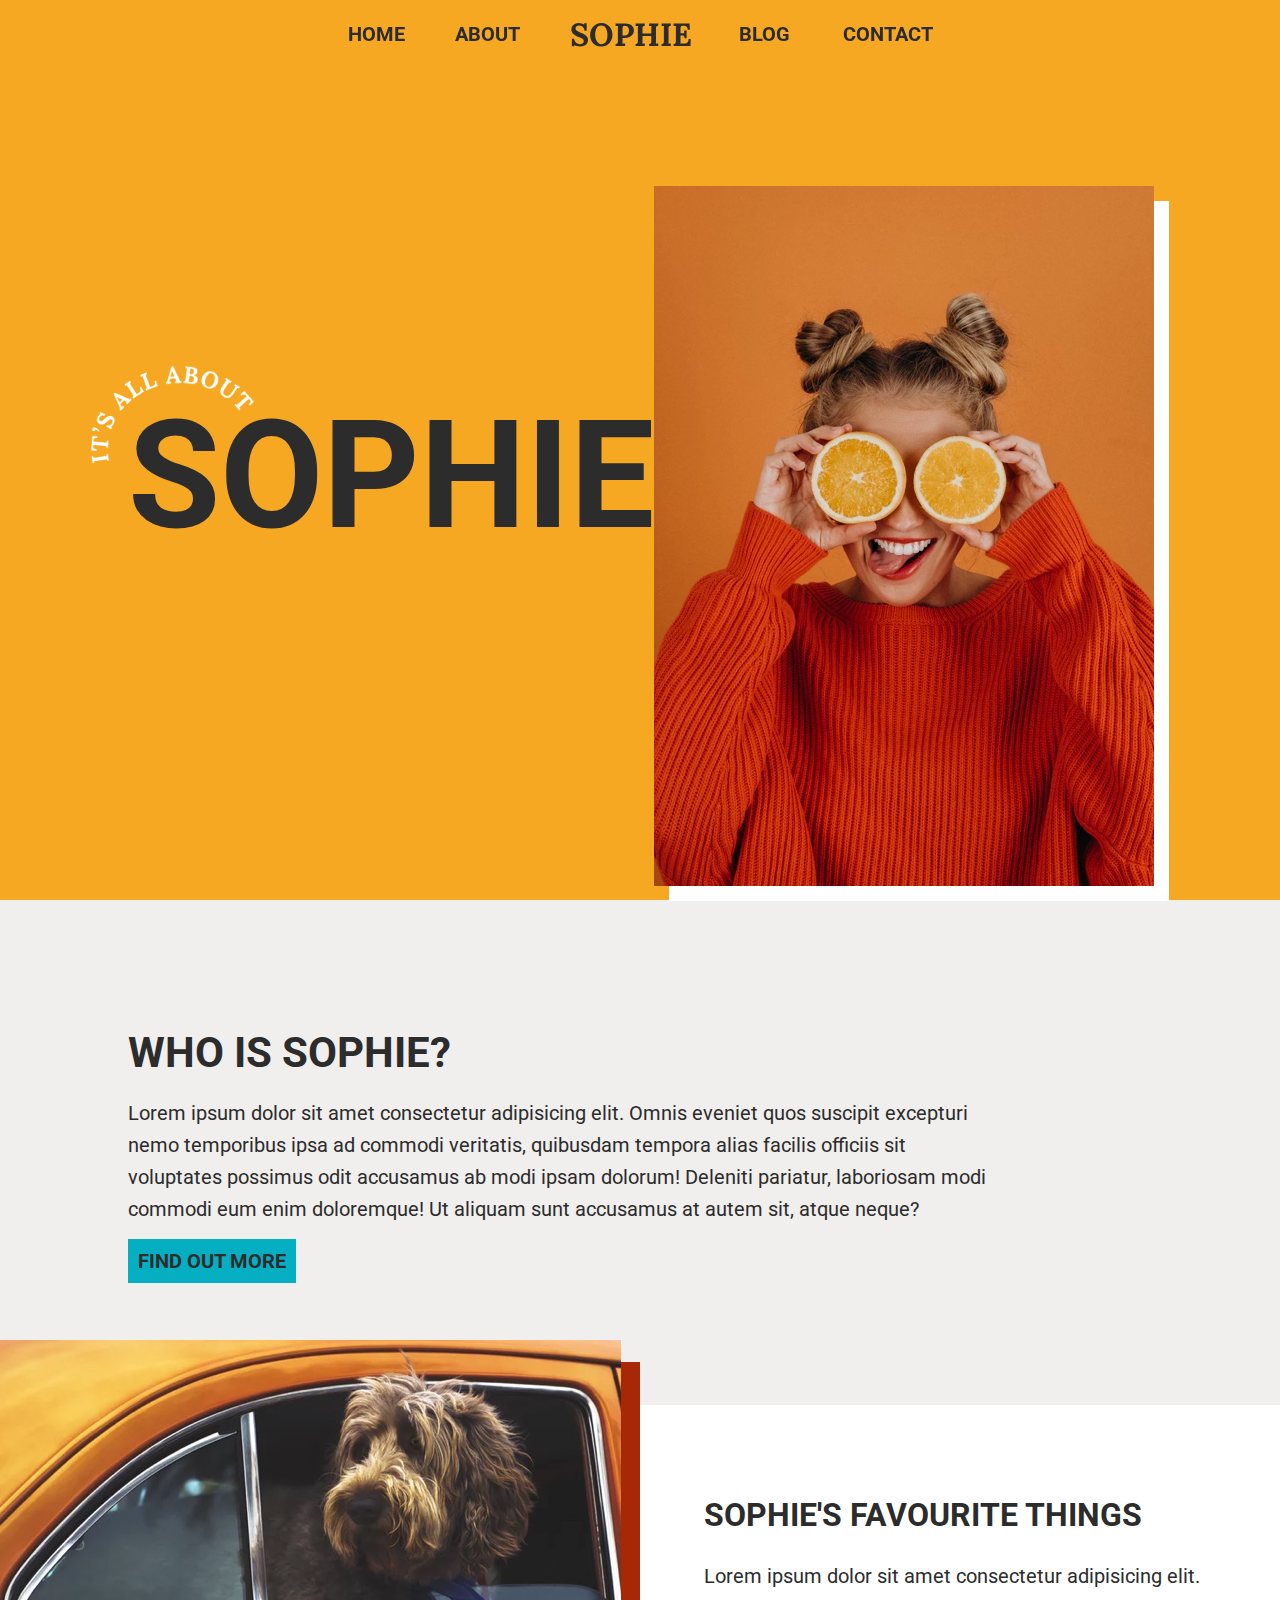
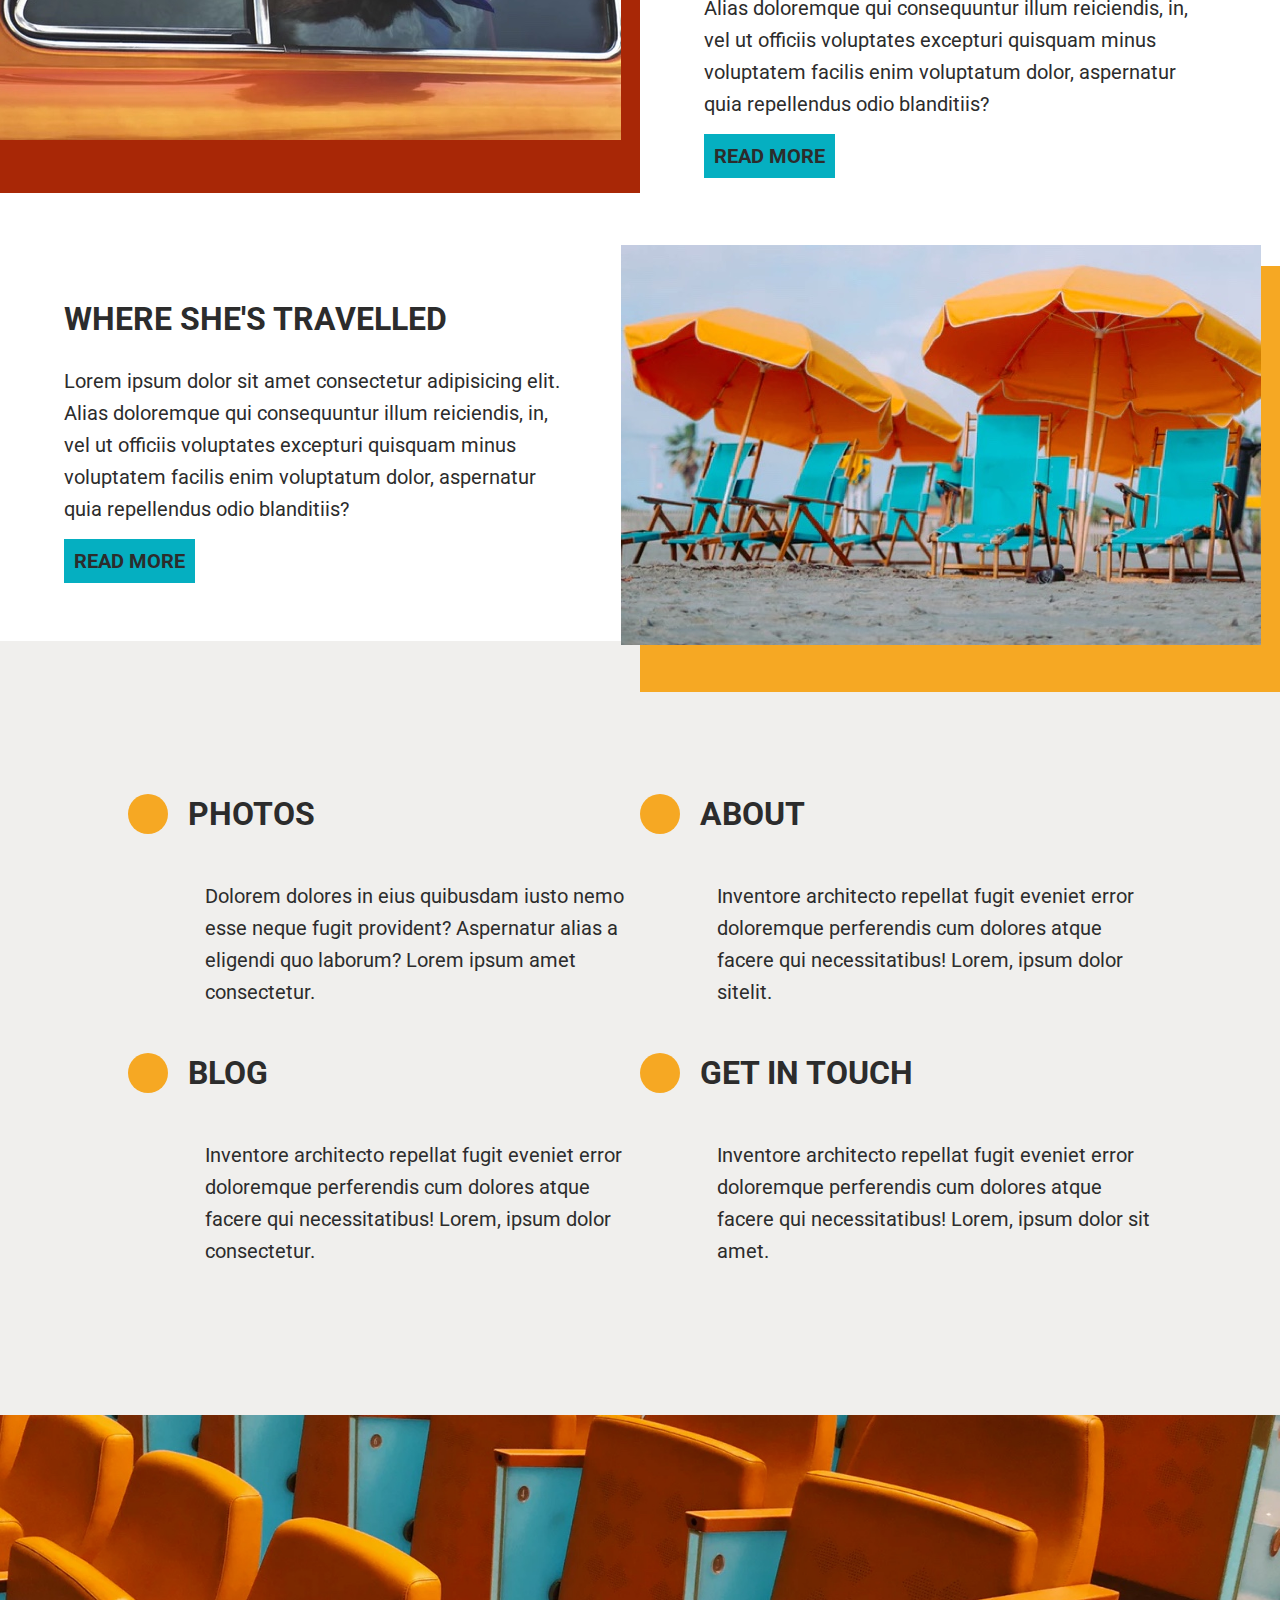
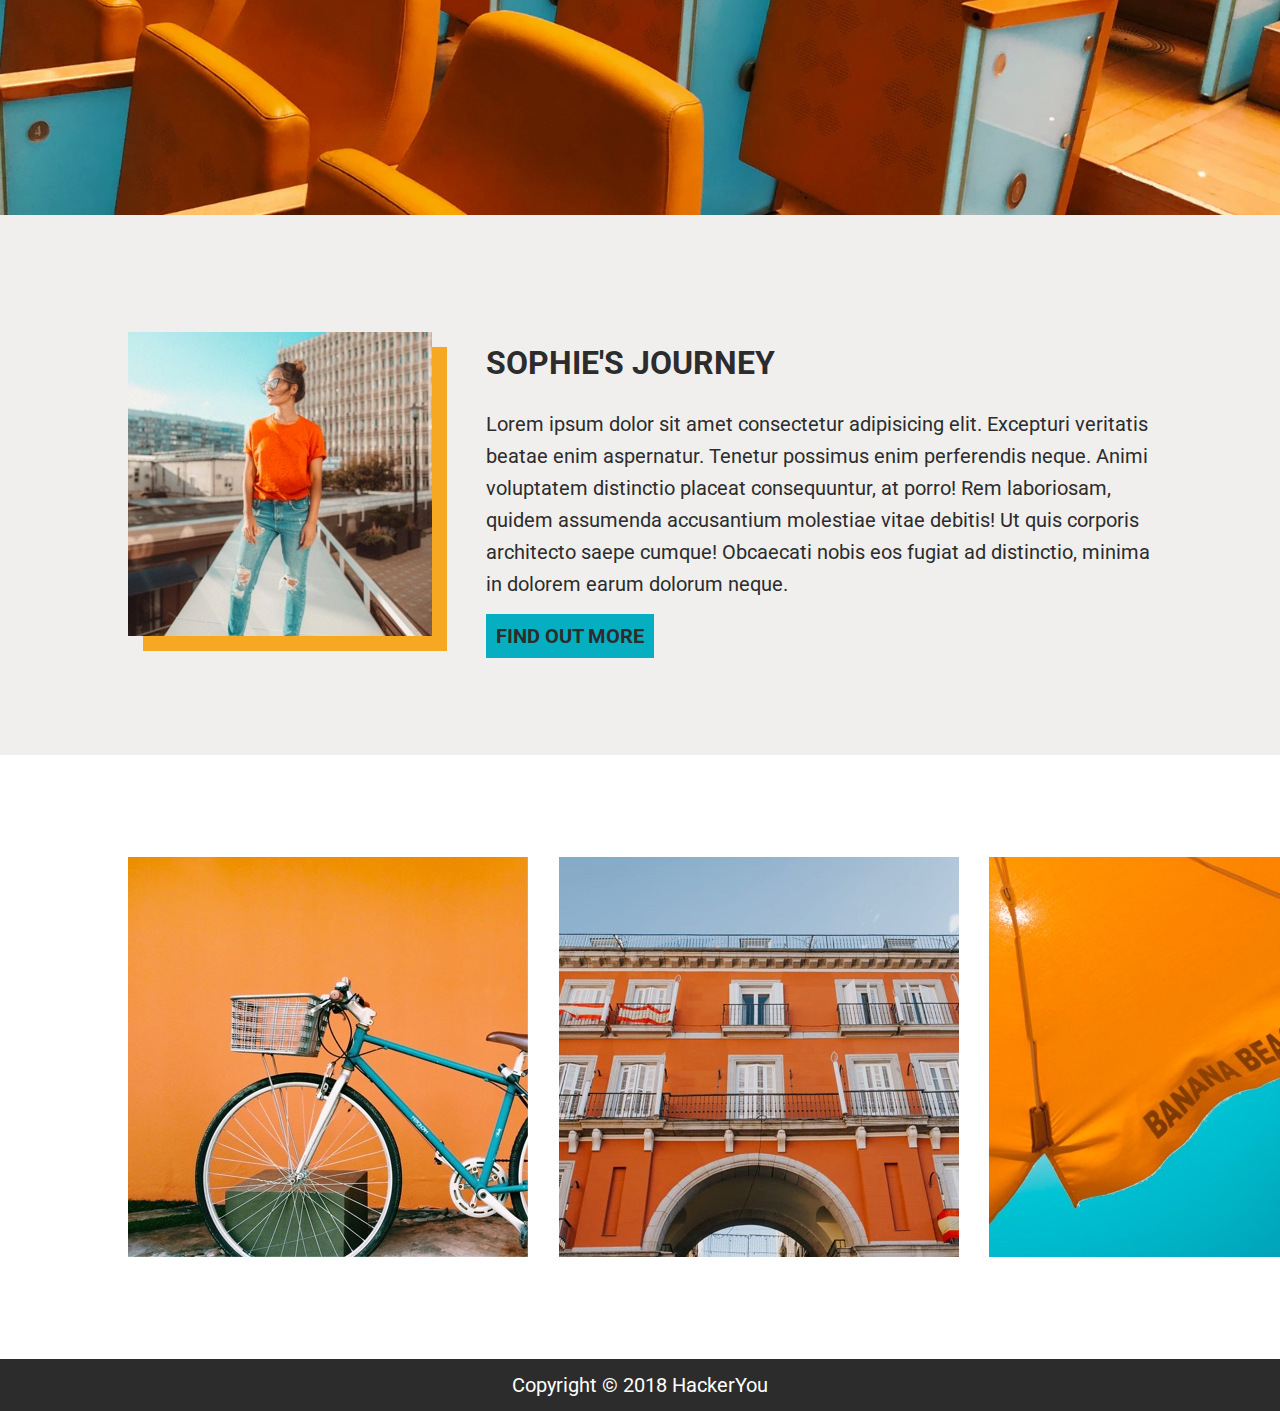
==== commit 2b30e6cb: "update" ====
--- a/index.html
+++ b/index.html
@@ -27,7 +27,7 @@
                 </li>
                 <li class="nav__item nav__item--no-read" aria-hidden="true">Sophie</li>
                 <li class="nav__item">
-                    <a href="#blog" class="nav__item__link link">Blog</a>
+                    <a href="blog.html" class="nav__item__link link">Blog</a>
                 </li>
                 <li class="nav__item nav__item--last">
                     <a href="#contact" class="nav__item__link link">Contact</a>
@@ -96,7 +96,7 @@
                     <p class="section-content__copy quick-links__copy">Inventore architecto repellat fugit eveniet error doloremque perferendis cum dolores atque facere qui necessitatibus! Lorem, ipsum dolor sitelit.</p>
                 </div>
                 <div class="quick-links__topic">
-                    <a href="#blog" class="quick-links__link link">
+                    <a href="blog.html" class="quick-links__link link">
                         <i class="fas fa-desktop section-content__title quick-links__title quick-links__title__image"></i>
                         <h2 class="section-content__title quick-links__title--text">Blog</h2>
                     </a>
--- a/styles/style.css
+++ b/styles/style.css
@@ -1,2 +1,2 @@
-article,aside,details,figcaption,figure,footer,header,hgroup,nav,section,summary{display:block}audio,canvas,video{display:inline-block}audio:not([controls]){display:none;height:0}[hidden]{display:none}html{font-family:sans-serif;-webkit-text-size-adjust:100%;-ms-text-size-adjust:100%}a:focus{outline:thin dotted}a:active,a:hover{outline:0}h1{font-size:2em}abbr[title]{border-bottom:1px dotted}b,strong{font-weight:700}dfn{font-style:italic}mark{background:#ff0;color:#000}code,kbd,pre,samp{font-family:monospace, serif;font-size:1em}pre{white-space:pre-wrap;word-wrap:break-word}q{quotes:\201C \201D \2018 \2019}small{font-size:80%}sub,sup{font-size:75%;line-height:0;position:relative;vertical-align:baseline}sup{top:-.5em}sub{bottom:-.25em}img{border:0}svg:not(:root){overflow:hidden}fieldset{border:1px solid silver;margin:0 2px;padding:.35em .625em .75em}button,input,select,textarea{font-family:inherit;font-size:100%;margin:0}button,input{line-height:normal}button,html input[type=button],input[type=reset],input[type=submit]{-webkit-appearance:button;cursor:pointer}button[disabled],input[disabled]{cursor:default}input[type=checkbox],input[type=radio]{-webkit-box-sizing:border-box;box-sizing:border-box;padding:0}input[type=search]{-webkit-appearance:textfield;-moz-box-sizing:content-box;-webkit-box-sizing:content-box;box-sizing:content-box}input[type=search]::-webkit-search-cancel-button,input[type=search]::-webkit-search-decoration{-webkit-appearance:none}textarea{overflow:auto;vertical-align:top}table{border-collapse:collapse;border-spacing:0}body,figure{margin:0}button::-moz-focus-inner,input::-moz-focus-inner,legend{border:0;padding:0}.clearfix:after{visibility:hidden;display:block;font-size:0;content:'';clear:both;height:0}*{-moz-box-sizing:border-box;-webkit-box-sizing:border-box;box-sizing:border-box}.visuallyhidden:not(:focus):not(:active){position:absolute;width:1px;height:1px;margin:-1px;border:0;padding:0;white-space:nowrap;-webkit-clip-path:inset(100%);clip-path:inset(100%);clip:rect(0 0 0);overflow:hidden}.visually-hidden:not(:focus):not(:active){position:absolute;width:1px;height:1px;margin:-1px;border:0;padding:0;white-space:nowrap;-webkit-clip-path:inset(100%);clip-path:inset(100%);clip:rect(0 0 0);overflow:hidden}.skip-link{position:absolute;left:-1000px;top:5px;z-index:999;background:white;color:black}html{font-size:62.5%;font-family:'Roboto', sans-serif;font-weight:bold;text-transform:uppercase;color:#2c2c2c}.wrapper{max-width:80%;margin:0 auto}.link{text-decoration:none;color:#2c2c2c}.nav{background:rgba(246, 168, 35, 0.5);font-size:2rem;line-height:2.9rem;text-align:center;display:-webkit-box;display:-ms-flexbox;display:flex;-webkit-box-orient:vertical;-webkit-box-direction:normal;-ms-flex-direction:column;flex-direction:column;-webkit-box-pack:center;-ms-flex-pack:center;justify-content:center;padding:2rem 0;position:fixed;width:100%;z-index:2}.nav__list{margin:0 auto;list-style:none;display:-webkit-box;display:-ms-flexbox;display:flex;padding:0}.nav__item{width:20%;margin-right:5rem;-webkit-box-pack:center;-ms-flex-pack:center;justify-content:center}.nav__item__link:hover{color:white;-webkit-transition:all 0.3s ease;-o-transition:all 0.3s ease;transition:all 0.3s ease}.nav__item--last{margin:0}.nav__item--no-read{font-size:3.2rem;line-height:inherit;font-family:"Lora", serif}.title__text{font-size:15rem;line-height:9.2rem}.section-content{padding:10% 0}.section-content__title{font-size:3.2rem;line-height:auto}.section-content__copy{font-size:2rem;line-height:3.2rem;font-weight:normal;text-transform:none}.button{font-size:2rem;line-height:3.2rem;background:#05afc1;padding:2%}.button--large{padding:1%}.button:hover{background:#f6a823;color:white;-webkit-transition:all 0.3s ease-in;-o-transition:all 0.3s ease-in;transition:all 0.3s ease-in}.header{background:#f6a823;height:100vh}.title{display:-webkit-box;display:-ms-flexbox;display:flex;-webkit-box-pack:justify;-ms-flex-pack:justify;justify-content:space-between;-webkit-box-align:center;-ms-flex-align:center;align-items:center;height:105vh;padding-top:6%}.title .title__text--before{position:relative;max-width:60%;max-height:100%;padding-bottom:6.9rem;margin:0 auto}.title .title__text--before:before{font-family:"Lora", serif;content:"";background:url("../assets/circle-text/circle-text.png");background-size:contain;background-repeat:no-repeat;position:absolute;top:-40%;left:-7%;display:block;width:60%;height:60%}.title .title__image{max-height:100%;-webkit-box-shadow:1.5rem 1.5rem 0 white;box-shadow:1.5rem 1.5rem 0 white;margin-top:5%}@media (max-width:1050px){.title__text--before{text-shadow:2px 2px white}}@media (max-width:850px){.header{background:url(../assets/home-image/home-image-1.jpg);background-size:cover;background-repeat:no-repeat}.title{-webkit-box-align:start;-ms-flex-align:start;align-items:flex-start}.title__image{display:none}}.who-is{background:#f0efed;margin:0}.who-is__title{margin:0;font-size:4.2rem;line-height:auto}.who-is__copy{margin-right:15%}.intrests{position:relative;margin-bottom:5%}.intrests__image{-webkit-box-flex:1;-ms-flex-positive:1;flex-grow:1;width:50%;text-align:right;background:#a82706;position:absolute;top:-10%;height:100%}.intrests__image__asset{position:relative;bottom:5%;right:3%}.intrests__content{width:50%;margin-left:50%;padding:5%}.travel{margin-bottom:0}.travel__image{background:#f6a823;bottom:-10%;right:0;text-align:left;height:125%}.travel__content{margin-right:50%;margin-left:0;padding-top:0}.quick-links--background{background:#f0efed}.quick-links{display:-webkit-box;display:-ms-flexbox;display:flex;-ms-flex-wrap:wrap;flex-wrap:wrap;-webkit-box-pack:justify;-ms-flex-pack:justify;justify-content:space-between;padding:10% 0}.quick-links__topic{width:50%}.quick-links__link{display:-webkit-box;display:-ms-flexbox;display:flex;-webkit-box-align:center;-ms-flex-align:center;align-items:center}.quick-links__link:hover{text-shadow:2px 2px #f6a823;-webkit-transition:all 0.3s ease;-o-transition:all 0.3s ease;transition:all 0.3s ease}.quick-links__link:hover .quick-links__title__image{color:white;text-shadow:none}.quick-links__title{padding:2rem;margin-right:2rem}.quick-links__title__image{background:#f6a823;border-radius:50%}.quick-links__copy{margin-left:15%}.quick-links__image--full{max-width:100%;display:block}.journey--background{background:#f0efed}.journey{display:-webkit-box;display:-ms-flexbox;display:flex;-webkit-box-align:center;-ms-flex-align:center;align-items:center;-webkit-box-pack:justify;-ms-flex-pack:justify;justify-content:space-between}.journey__image{width:30%}.journey__image__asset{-webkit-box-shadow:1.5rem 1.5rem 0 #f6a823;box-shadow:1.5rem 1.5rem 0 #f6a823}.journey__content{max-width:65%}.gallery{margin:8% auto;display:-webkit-box;display:-ms-flexbox;display:flex;-webkit-box-pack:justify;-ms-flex-pack:justify;justify-content:space-between}.gallery__image{margin-right:3%;-webkit-transition:all 0.3s ease-in;-o-transition:all 0.3s ease-in;transition:all 0.3s ease-in}.gallery__image:hover{-webkit-transform:scale(1.5);-ms-transform:scale(1.5);transform:scale(1.5)}.gallery__image--last{-webkit-transition:all 0.3s ease-in;-o-transition:all 0.3s ease-in;transition:all 0.3s ease-in}.gallery__image--last:hover{-webkit-transform:scale(1.5);-ms-transform:scale(1.5);transform:scale(1.5)}.copyright{text-align:center;background:#2c2c2c;color:white;height:100%}.copyright__copy{margin:0;padding:1rem 0}
+article,aside,details,figcaption,figure,footer,header,hgroup,nav,section,summary{display:block}audio,canvas,video{display:inline-block}audio:not([controls]){display:none;height:0}[hidden]{display:none}html{font-family:sans-serif;-webkit-text-size-adjust:100%;-ms-text-size-adjust:100%}a:focus{outline:thin dotted}a:active,a:hover{outline:0}h1{font-size:2em}abbr[title]{border-bottom:1px dotted}b,strong{font-weight:700}dfn{font-style:italic}mark{background:#ff0;color:#000}code,kbd,pre,samp{font-family:monospace, serif;font-size:1em}pre{white-space:pre-wrap;word-wrap:break-word}q{quotes:\201C \201D \2018 \2019}small{font-size:80%}sub,sup{font-size:75%;line-height:0;position:relative;vertical-align:baseline}sup{top:-.5em}sub{bottom:-.25em}img{border:0}svg:not(:root){overflow:hidden}fieldset{border:1px solid silver;margin:0 2px;padding:.35em .625em .75em}button,input,select,textarea{font-family:inherit;font-size:100%;margin:0}button,input{line-height:normal}button,html input[type=button],input[type=reset],input[type=submit]{-webkit-appearance:button;cursor:pointer}button[disabled],input[disabled]{cursor:default}input[type=checkbox],input[type=radio]{-webkit-box-sizing:border-box;box-sizing:border-box;padding:0}input[type=search]{-webkit-appearance:textfield;-moz-box-sizing:content-box;-webkit-box-sizing:content-box;box-sizing:content-box}input[type=search]::-webkit-search-cancel-button,input[type=search]::-webkit-search-decoration{-webkit-appearance:none}textarea{overflow:auto;vertical-align:top}table{border-collapse:collapse;border-spacing:0}body,figure{margin:0}button::-moz-focus-inner,input::-moz-focus-inner,legend{border:0;padding:0}.clearfix:after{visibility:hidden;display:block;font-size:0;content:'';clear:both;height:0}*{-moz-box-sizing:border-box;-webkit-box-sizing:border-box;box-sizing:border-box}.visuallyhidden:not(:focus):not(:active){position:absolute;width:1px;height:1px;margin:-1px;border:0;padding:0;white-space:nowrap;-webkit-clip-path:inset(100%);clip-path:inset(100%);clip:rect(0 0 0);overflow:hidden}.visually-hidden:not(:focus):not(:active){position:absolute;width:1px;height:1px;margin:-1px;border:0;padding:0;white-space:nowrap;-webkit-clip-path:inset(100%);clip-path:inset(100%);clip:rect(0 0 0);overflow:hidden}.skip-link{position:absolute;left:-1000px;top:5px;z-index:999;background:white;color:black}html{font-size:62.5%;font-family:'Roboto', sans-serif;font-weight:bold;text-transform:uppercase;color:#2c2c2c}.wrapper{max-width:80%;margin:0 auto}.nav{background:rgba(246, 168, 35, 0.5);font-size:2rem;line-height:2.9rem;text-align:center;display:-webkit-box;display:-ms-flexbox;display:flex;-webkit-box-orient:vertical;-webkit-box-direction:normal;-ms-flex-direction:column;flex-direction:column;-webkit-box-pack:center;-ms-flex-pack:center;justify-content:center;padding:2rem 0;position:fixed;width:100%;z-index:2}.nav__list{margin:0 auto;list-style:none;display:-webkit-box;display:-ms-flexbox;display:flex;padding:0}.nav__item{width:20%;margin-right:5rem;-webkit-box-pack:center;-ms-flex-pack:center;justify-content:center}.nav__item__link:hover{color:white;-webkit-transition:all 0.3s ease;-o-transition:all 0.3s ease;transition:all 0.3s ease}.nav__item--last{margin:0}.nav__item--no-read{font-size:3.2rem;line-height:inherit;font-family:"Lora", serif}.title__text{font-size:15rem;line-height:9.2rem}.section-content{padding:10% 0}.section-content__title{font-size:3.2rem;line-height:auto}.section-content__copy{font-size:2rem;line-height:3.2rem;font-weight:normal;text-transform:none}.section-content__copy--italic{font-style:italic}.link{text-decoration:none;color:#2c2c2c}.link--blog{color:#285e64;font-weight:bold}.link--blog--hover:hover{color:#f6a823;-webkit-transition:all 0.3s ease-in;-o-transition:all 0.3s ease-in;transition:all 0.3s ease-in}.button{font-size:2rem;line-height:3.2rem;background:#05afc1;padding:1rem}.button:hover{background:#f6a823;color:white;-webkit-transition:all 0.3s ease-in;-o-transition:all 0.3s ease-in;transition:all 0.3s ease-in}.button__comment{text-transform:uppercase;font-weight:bold}.border-box{background:white;padding:3rem;margin:2rem}.border-box--orange-bottom{border-bottom:1rem solid #f6a823}.border-box--gray{background:#f0efed}.header{background:#f6a823;height:100vh}.title{display:-webkit-box;display:-ms-flexbox;display:flex;-webkit-box-pack:justify;-ms-flex-pack:justify;justify-content:space-between;-webkit-box-align:center;-ms-flex-align:center;align-items:center;height:105vh;padding-top:6%}.title .title__text--before{position:relative;max-width:60%;max-height:100%;padding-bottom:6.9rem;margin:0 auto}.title .title__text--before:before{font-family:"Lora", serif;content:"";background:url("../assets/circle-text/circle-text.png");background-size:contain;background-repeat:no-repeat;position:absolute;top:-40%;left:-7%;display:block;width:60%;height:60%}.title .title__image{max-height:100%;-webkit-box-shadow:1.5rem 1.5rem 0 white;box-shadow:1.5rem 1.5rem 0 white;margin-top:5%}@media (max-width:1050px){.title__text--before{text-shadow:2px 2px #f6a823}}@media (max-width:850px){.header{background:url(../assets/home-image/home-image-1.jpg);background-size:cover;background-repeat:no-repeat}.title{-webkit-box-align:start;-ms-flex-align:start;align-items:flex-start}.title__image{display:none}}.who-is{background:#f0efed;margin:0}.who-is__title{margin:0;font-size:4.2rem;line-height:auto}.who-is__copy{margin-right:15%}.intrests{position:relative;margin-bottom:5%}.intrests__image{-webkit-box-flex:1;-ms-flex-positive:1;flex-grow:1;width:50%;text-align:right;background:#a82706;position:absolute;top:-10%;height:100%}.intrests__image__asset{position:relative;bottom:5%;right:3%}.intrests__content{width:50%;margin-left:50%;padding:5%}.travel{margin-bottom:0}.travel__image{background:#f6a823;bottom:-10%;right:0;text-align:left;height:125%}.travel__content{margin-right:50%;margin-left:0;padding-top:0}.quick-links--background{background:#f0efed}.quick-links{display:-webkit-box;display:-ms-flexbox;display:flex;-ms-flex-wrap:wrap;flex-wrap:wrap;-webkit-box-pack:justify;-ms-flex-pack:justify;justify-content:space-between;padding:10% 0}.quick-links__topic{width:50%}.quick-links__link{display:-webkit-box;display:-ms-flexbox;display:flex;-webkit-box-align:center;-ms-flex-align:center;align-items:center}.quick-links__link:hover{text-shadow:2px 2px #f6a823;-webkit-transition:all 0.3s ease;-o-transition:all 0.3s ease;transition:all 0.3s ease}.quick-links__link:hover .quick-links__title__image{color:white;text-shadow:none}.quick-links__title{padding:2rem;margin-right:2rem}.quick-links__title__image{background:#f6a823;border-radius:50%}.quick-links__copy{margin-left:15%}.quick-links__image--full{max-width:100%;display:block}.journey--background{background:#f0efed}.journey{display:-webkit-box;display:-ms-flexbox;display:flex;-webkit-box-align:center;-ms-flex-align:center;align-items:center;-webkit-box-pack:justify;-ms-flex-pack:justify;justify-content:space-between}.journey__image{width:30%}.journey__image__asset{-webkit-box-shadow:1.5rem 1.5rem 0 #f6a823;box-shadow:1.5rem 1.5rem 0 #f6a823}.journey__content{max-width:65%}.gallery{margin:8% auto;display:-webkit-box;display:-ms-flexbox;display:flex;-webkit-box-pack:justify;-ms-flex-pack:justify;justify-content:space-between}.gallery__image{margin-right:3%;-webkit-transition:all 0.3s ease-in;-o-transition:all 0.3s ease-in;transition:all 0.3s ease-in}.gallery__image:hover{-webkit-transform:scale(1.5);-ms-transform:scale(1.5);transform:scale(1.5)}.gallery__image--last{-webkit-transition:all 0.3s ease-in;-o-transition:all 0.3s ease-in;transition:all 0.3s ease-in}.gallery__image--last:hover{-webkit-transform:scale(1.5);-ms-transform:scale(1.5);transform:scale(1.5)}.copyright{text-align:center;background:#2c2c2c;color:white;height:100%}.copyright__copy{margin:0;padding:1rem 0}.blog__header{height:70vh;background:url(../assets/blog-image/blog-image-1.jpg), #f6a823;background-size:cover;background-position:center;margin:0;padding:0;background-repeat:no-repeat}.blog__title{display:-webkit-box;display:-ms-flexbox;display:flex;-webkit-box-orient:vertical;-webkit-box-direction:normal;-ms-flex-direction:column;flex-direction:column;-webkit-box-pack:baseline;-ms-flex-pack:baseline;justify-content:baseline;position:relative;top:90%}.blog__title__text{margin:0;font-size:8rem}.blog__body{background:#f0efed}.blog{display:-webkit-box;display:-ms-flexbox;display:flex;padding:10% 0}.blog__aside{max-width:40%;display:-webkit-box;display:-ms-flexbox;display:flex;-webkit-box-orient:vertical;-webkit-box-direction:normal;-ms-flex-direction:column;flex-direction:column}.blog__aside__top__content{padding-bottom:0}.comment{font-style:italic;display:-webkit-box;display:-ms-flexbox;display:flex;-ms-flex-wrap:wrap;flex-wrap:wrap;margin:0;padding:0}.comment__input{text-transform:capitalize;font-style:italic;margin:2%;padding:2rem;padding-bottom:30rem;width:100%;height:30rem}.comment__input--info{width:46%;height:auto;padding:2%}.comment__button{margin:2%;width:100%}#comment-copy{resize:none;scroll-behavior:none;overflow:wrap}
 /*# sourceMappingURL=style.css.map */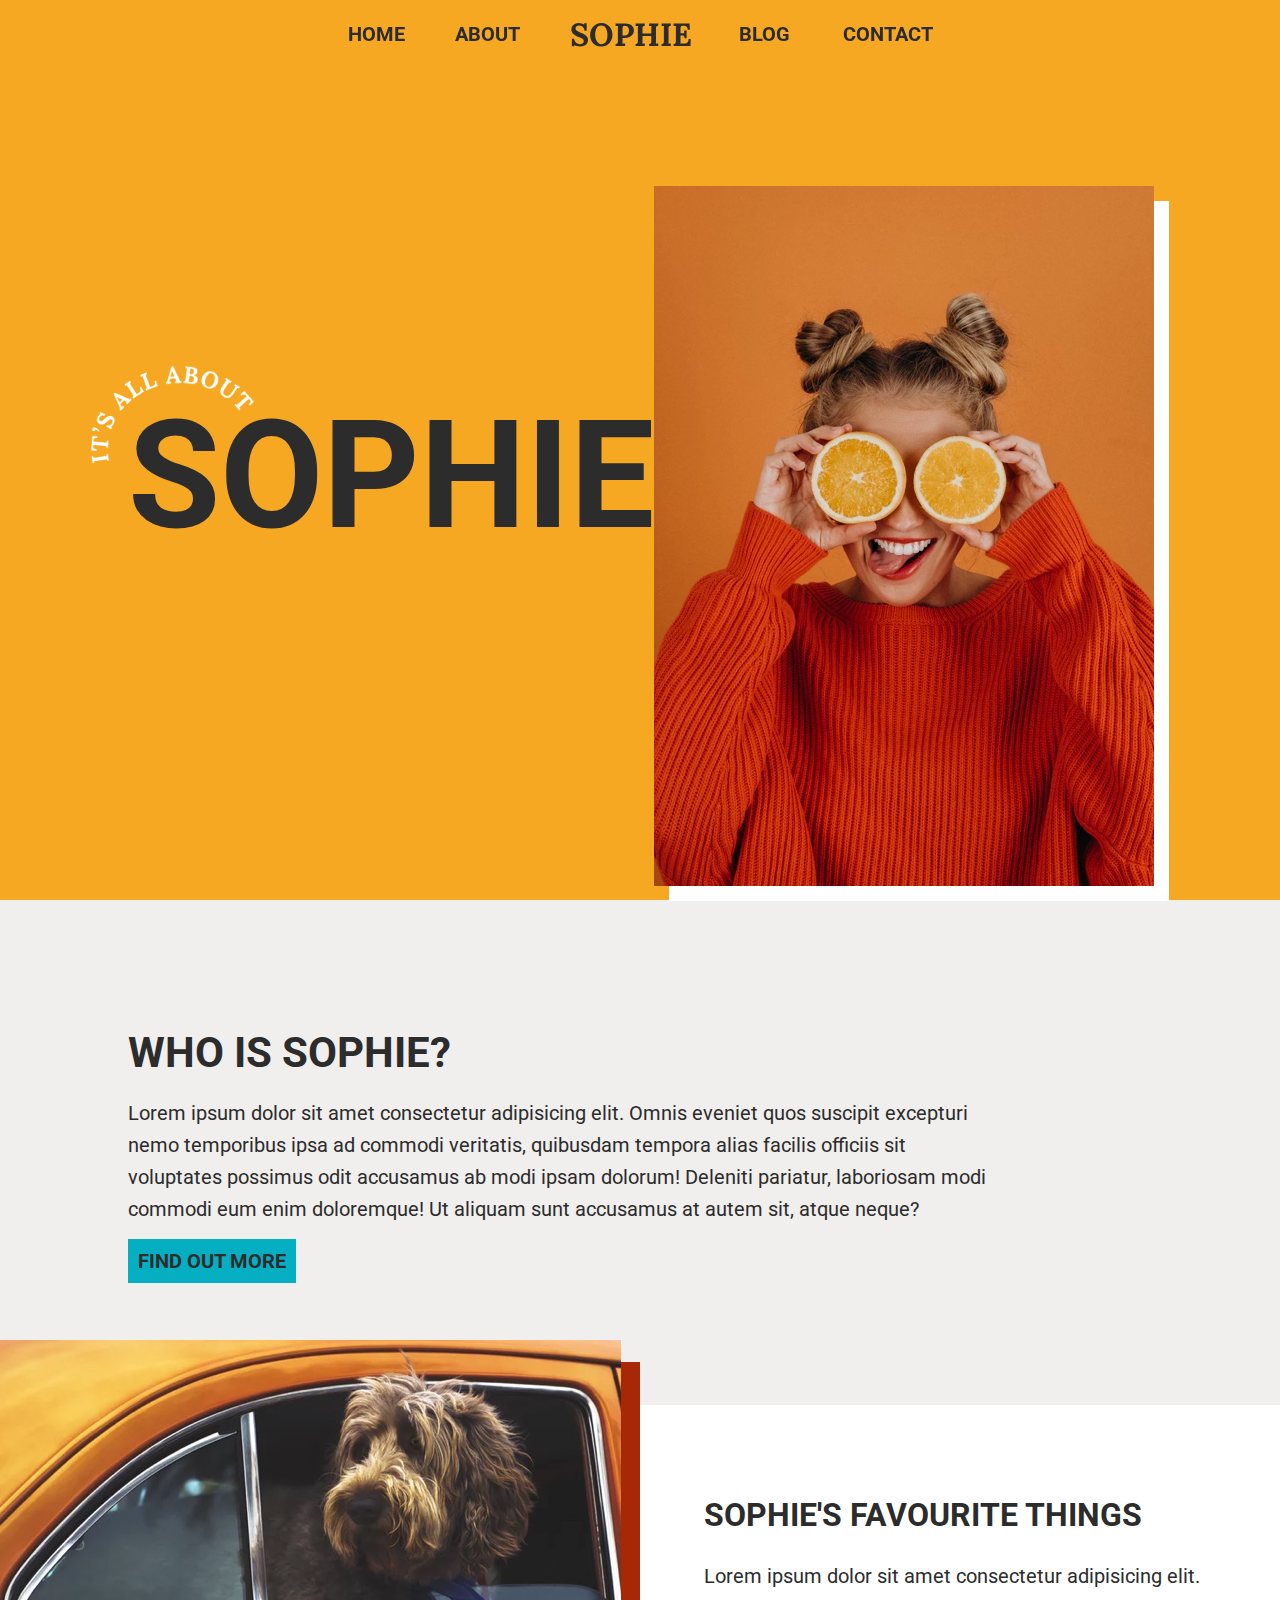
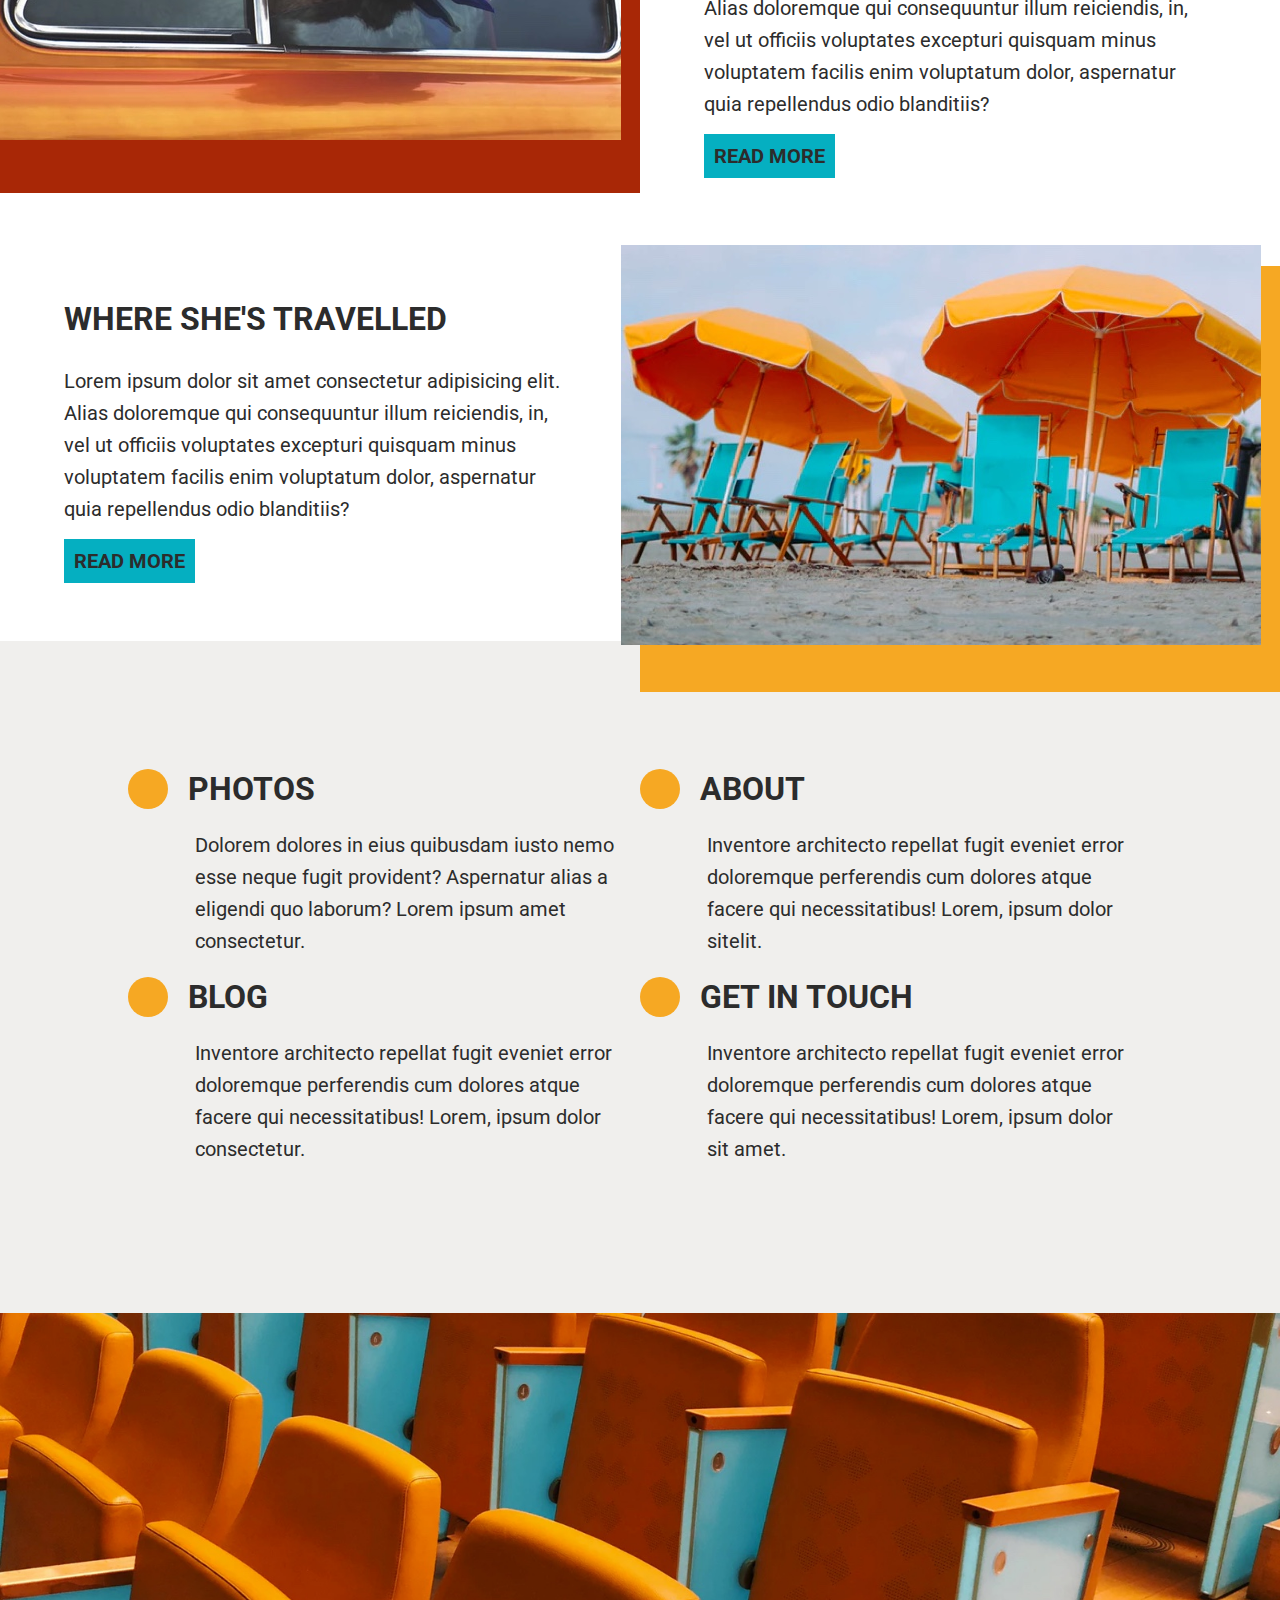
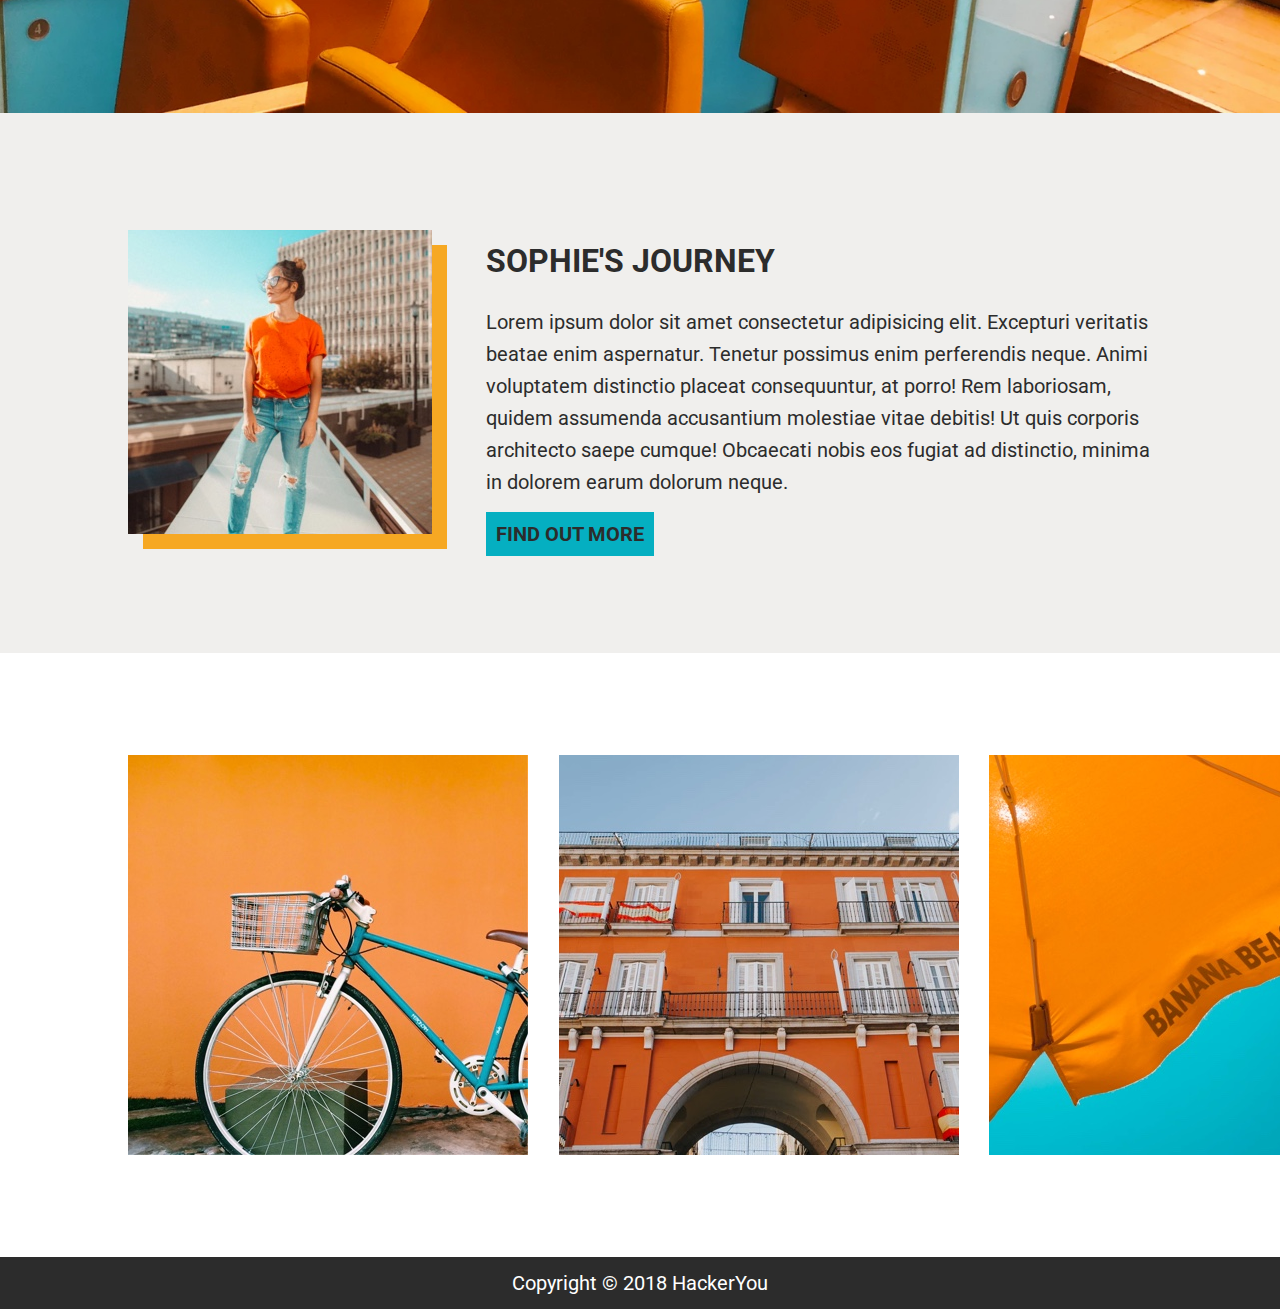
==== commit 67c4d5c7: "updated yet again" ====
--- a/index.html
+++ b/index.html
@@ -20,7 +20,7 @@
             <span class="visually-hidden">Sophie</span>
             <ul class="nav__list">
                 <li class="nav__item">
-                    <a href="#" class="nav__item__link link">Home</a>
+                    <a href="index.html" class="nav__item__link link">Home</a>
                 </li>
                 <li class="nav__item">
                     <a href="#about" class="nav__item__link link">About</a>
@@ -30,7 +30,7 @@
                     <a href="blog.html" class="nav__item__link link">Blog</a>
                 </li>
                 <li class="nav__item nav__item--last">
-                    <a href="#contact" class="nav__item__link link">Contact</a>
+                    <a href="contact.html" class="nav__item__link link">Contact</a>
                 </li>
             </ul>
         </nav>
@@ -103,7 +103,7 @@
                     <p class="section-content__copy quick-links__copy">Inventore architecto repellat fugit eveniet error doloremque perferendis cum dolores atque facere qui necessitatibus! Lorem, ipsum dolor consectetur.</p>
                 </div>
                 <div class="quick-links__topic">
-                    <a href="#contact" class="quick-links__link link">
+                    <a href="contact.html" class="quick-links__link link">
                         <i class="fas fa-phone section-content__title quick-links__title quick-links__title__image"></i> 
                         <h2 class="section-content__title quick-links__title--text">Get in touch</h2>  
                     </a>
--- a/styles/style.css
+++ b/styles/style.css
@@ -1,2 +1,2 @@
-article,aside,details,figcaption,figure,footer,header,hgroup,nav,section,summary{display:block}audio,canvas,video{display:inline-block}audio:not([controls]){display:none;height:0}[hidden]{display:none}html{font-family:sans-serif;-webkit-text-size-adjust:100%;-ms-text-size-adjust:100%}a:focus{outline:thin dotted}a:active,a:hover{outline:0}h1{font-size:2em}abbr[title]{border-bottom:1px dotted}b,strong{font-weight:700}dfn{font-style:italic}mark{background:#ff0;color:#000}code,kbd,pre,samp{font-family:monospace, serif;font-size:1em}pre{white-space:pre-wrap;word-wrap:break-word}q{quotes:\201C \201D \2018 \2019}small{font-size:80%}sub,sup{font-size:75%;line-height:0;position:relative;vertical-align:baseline}sup{top:-.5em}sub{bottom:-.25em}img{border:0}svg:not(:root){overflow:hidden}fieldset{border:1px solid silver;margin:0 2px;padding:.35em .625em .75em}button,input,select,textarea{font-family:inherit;font-size:100%;margin:0}button,input{line-height:normal}button,html input[type=button],input[type=reset],input[type=submit]{-webkit-appearance:button;cursor:pointer}button[disabled],input[disabled]{cursor:default}input[type=checkbox],input[type=radio]{-webkit-box-sizing:border-box;box-sizing:border-box;padding:0}input[type=search]{-webkit-appearance:textfield;-moz-box-sizing:content-box;-webkit-box-sizing:content-box;box-sizing:content-box}input[type=search]::-webkit-search-cancel-button,input[type=search]::-webkit-search-decoration{-webkit-appearance:none}textarea{overflow:auto;vertical-align:top}table{border-collapse:collapse;border-spacing:0}body,figure{margin:0}button::-moz-focus-inner,input::-moz-focus-inner,legend{border:0;padding:0}.clearfix:after{visibility:hidden;display:block;font-size:0;content:'';clear:both;height:0}*{-moz-box-sizing:border-box;-webkit-box-sizing:border-box;box-sizing:border-box}.visuallyhidden:not(:focus):not(:active){position:absolute;width:1px;height:1px;margin:-1px;border:0;padding:0;white-space:nowrap;-webkit-clip-path:inset(100%);clip-path:inset(100%);clip:rect(0 0 0);overflow:hidden}.visually-hidden:not(:focus):not(:active){position:absolute;width:1px;height:1px;margin:-1px;border:0;padding:0;white-space:nowrap;-webkit-clip-path:inset(100%);clip-path:inset(100%);clip:rect(0 0 0);overflow:hidden}.skip-link{position:absolute;left:-1000px;top:5px;z-index:999;background:white;color:black}html{font-size:62.5%;font-family:'Roboto', sans-serif;font-weight:bold;text-transform:uppercase;color:#2c2c2c}.wrapper{max-width:80%;margin:0 auto}.nav{background:rgba(246, 168, 35, 0.5);font-size:2rem;line-height:2.9rem;text-align:center;display:-webkit-box;display:-ms-flexbox;display:flex;-webkit-box-orient:vertical;-webkit-box-direction:normal;-ms-flex-direction:column;flex-direction:column;-webkit-box-pack:center;-ms-flex-pack:center;justify-content:center;padding:2rem 0;position:fixed;width:100%;z-index:2}.nav__list{margin:0 auto;list-style:none;display:-webkit-box;display:-ms-flexbox;display:flex;padding:0}.nav__item{width:20%;margin-right:5rem;-webkit-box-pack:center;-ms-flex-pack:center;justify-content:center}.nav__item__link:hover{color:white;-webkit-transition:all 0.3s ease;-o-transition:all 0.3s ease;transition:all 0.3s ease}.nav__item--last{margin:0}.nav__item--no-read{font-size:3.2rem;line-height:inherit;font-family:"Lora", serif}.title__text{font-size:15rem;line-height:9.2rem}.section-content{padding:10% 0}.section-content__title{font-size:3.2rem;line-height:auto}.section-content__copy{font-size:2rem;line-height:3.2rem;font-weight:normal;text-transform:none}.section-content__copy--italic{font-style:italic}.link{text-decoration:none;color:#2c2c2c}.link--blog{color:#285e64;font-weight:bold}.link--blog--hover:hover{color:#f6a823;-webkit-transition:all 0.3s ease-in;-o-transition:all 0.3s ease-in;transition:all 0.3s ease-in}.button{font-size:2rem;line-height:3.2rem;background:#05afc1;padding:1rem}.button:hover{background:#f6a823;color:white;-webkit-transition:all 0.3s ease-in;-o-transition:all 0.3s ease-in;transition:all 0.3s ease-in}.button__comment{text-transform:uppercase;font-weight:bold}.border-box{background:white;padding:3rem;margin:2rem}.border-box--orange-bottom{border-bottom:1rem solid #f6a823}.border-box--gray{background:#f0efed}.header{background:#f6a823;height:100vh}.title{display:-webkit-box;display:-ms-flexbox;display:flex;-webkit-box-pack:justify;-ms-flex-pack:justify;justify-content:space-between;-webkit-box-align:center;-ms-flex-align:center;align-items:center;height:105vh;padding-top:6%}.title .title__text--before{position:relative;max-width:60%;max-height:100%;padding-bottom:6.9rem;margin:0 auto}.title .title__text--before:before{font-family:"Lora", serif;content:"";background:url("../assets/circle-text/circle-text.png");background-size:contain;background-repeat:no-repeat;position:absolute;top:-40%;left:-7%;display:block;width:60%;height:60%}.title .title__image{max-height:100%;-webkit-box-shadow:1.5rem 1.5rem 0 white;box-shadow:1.5rem 1.5rem 0 white;margin-top:5%}@media (max-width:1050px){.title__text--before{text-shadow:2px 2px #f6a823}}@media (max-width:850px){.header{background:url(../assets/home-image/home-image-1.jpg);background-size:cover;background-repeat:no-repeat}.title{-webkit-box-align:start;-ms-flex-align:start;align-items:flex-start}.title__image{display:none}}.who-is{background:#f0efed;margin:0}.who-is__title{margin:0;font-size:4.2rem;line-height:auto}.who-is__copy{margin-right:15%}.intrests{position:relative;margin-bottom:5%}.intrests__image{-webkit-box-flex:1;-ms-flex-positive:1;flex-grow:1;width:50%;text-align:right;background:#a82706;position:absolute;top:-10%;height:100%}.intrests__image__asset{position:relative;bottom:5%;right:3%}.intrests__content{width:50%;margin-left:50%;padding:5%}.travel{margin-bottom:0}.travel__image{background:#f6a823;bottom:-10%;right:0;text-align:left;height:125%}.travel__content{margin-right:50%;margin-left:0;padding-top:0}.quick-links--background{background:#f0efed}.quick-links{display:-webkit-box;display:-ms-flexbox;display:flex;-ms-flex-wrap:wrap;flex-wrap:wrap;-webkit-box-pack:justify;-ms-flex-pack:justify;justify-content:space-between;padding:10% 0}.quick-links__topic{width:50%}.quick-links__link{display:-webkit-box;display:-ms-flexbox;display:flex;-webkit-box-align:center;-ms-flex-align:center;align-items:center}.quick-links__link:hover{text-shadow:2px 2px #f6a823;-webkit-transition:all 0.3s ease;-o-transition:all 0.3s ease;transition:all 0.3s ease}.quick-links__link:hover .quick-links__title__image{color:white;text-shadow:none}.quick-links__title{padding:2rem;margin-right:2rem}.quick-links__title__image{background:#f6a823;border-radius:50%}.quick-links__copy{margin-left:15%}.quick-links__image--full{max-width:100%;display:block}.journey--background{background:#f0efed}.journey{display:-webkit-box;display:-ms-flexbox;display:flex;-webkit-box-align:center;-ms-flex-align:center;align-items:center;-webkit-box-pack:justify;-ms-flex-pack:justify;justify-content:space-between}.journey__image{width:30%}.journey__image__asset{-webkit-box-shadow:1.5rem 1.5rem 0 #f6a823;box-shadow:1.5rem 1.5rem 0 #f6a823}.journey__content{max-width:65%}.gallery{margin:8% auto;display:-webkit-box;display:-ms-flexbox;display:flex;-webkit-box-pack:justify;-ms-flex-pack:justify;justify-content:space-between}.gallery__image{margin-right:3%;-webkit-transition:all 0.3s ease-in;-o-transition:all 0.3s ease-in;transition:all 0.3s ease-in}.gallery__image:hover{-webkit-transform:scale(1.5);-ms-transform:scale(1.5);transform:scale(1.5)}.gallery__image--last{-webkit-transition:all 0.3s ease-in;-o-transition:all 0.3s ease-in;transition:all 0.3s ease-in}.gallery__image--last:hover{-webkit-transform:scale(1.5);-ms-transform:scale(1.5);transform:scale(1.5)}.copyright{text-align:center;background:#2c2c2c;color:white;height:100%}.copyright__copy{margin:0;padding:1rem 0}.blog__header{height:70vh;background:url(../assets/blog-image/blog-image-1.jpg), #f6a823;background-size:cover;background-position:center;margin:0;padding:0;background-repeat:no-repeat}.blog__title{display:-webkit-box;display:-ms-flexbox;display:flex;-webkit-box-orient:vertical;-webkit-box-direction:normal;-ms-flex-direction:column;flex-direction:column;-webkit-box-pack:baseline;-ms-flex-pack:baseline;justify-content:baseline;position:relative;top:90%}.blog__title__text{margin:0;font-size:8rem}.blog__body{background:#f0efed}.blog{display:-webkit-box;display:-ms-flexbox;display:flex;padding:10% 0}.blog__aside{max-width:40%;display:-webkit-box;display:-ms-flexbox;display:flex;-webkit-box-orient:vertical;-webkit-box-direction:normal;-ms-flex-direction:column;flex-direction:column}.blog__aside__top__content{padding-bottom:0}.comment{font-style:italic;display:-webkit-box;display:-ms-flexbox;display:flex;-ms-flex-wrap:wrap;flex-wrap:wrap;margin:0;padding:0}.comment__input{text-transform:capitalize;font-style:italic;margin:2%;padding:2rem;padding-bottom:30rem;width:100%;height:30rem}.comment__input--info{width:46%;height:auto;padding:2%}.comment__button{margin:2%;width:100%}#comment-copy{resize:none;scroll-behavior:none;overflow:wrap}
+article,aside,details,figcaption,figure,footer,header,hgroup,nav,section,summary{display:block}audio,canvas,video{display:inline-block}audio:not([controls]){display:none;height:0}[hidden]{display:none}html{font-family:sans-serif;-webkit-text-size-adjust:100%;-ms-text-size-adjust:100%}a:focus{outline:thin dotted}a:active,a:hover{outline:0}h1{font-size:2em}abbr[title]{border-bottom:1px dotted}b,strong{font-weight:700}dfn{font-style:italic}mark{background:#ff0;color:#000}code,kbd,pre,samp{font-family:monospace, serif;font-size:1em}pre{white-space:pre-wrap;word-wrap:break-word}q{quotes:\201C \201D \2018 \2019}small{font-size:80%}sub,sup{font-size:75%;line-height:0;position:relative;vertical-align:baseline}sup{top:-.5em}sub{bottom:-.25em}img{border:0}svg:not(:root){overflow:hidden}fieldset{border:1px solid silver;margin:0 2px;padding:.35em .625em .75em}button,input,select,textarea{font-family:inherit;font-size:100%;margin:0}button,input{line-height:normal}button,html input[type=button],input[type=reset],input[type=submit]{-webkit-appearance:button;cursor:pointer}button[disabled],input[disabled]{cursor:default}input[type=checkbox],input[type=radio]{-webkit-box-sizing:border-box;box-sizing:border-box;padding:0}input[type=search]{-webkit-appearance:textfield;-moz-box-sizing:content-box;-webkit-box-sizing:content-box;box-sizing:content-box}input[type=search]::-webkit-search-cancel-button,input[type=search]::-webkit-search-decoration{-webkit-appearance:none}textarea{overflow:auto;vertical-align:top}table{border-collapse:collapse;border-spacing:0}body,figure{margin:0}button::-moz-focus-inner,input::-moz-focus-inner,legend{border:0;padding:0}.clearfix:after{visibility:hidden;display:block;font-size:0;content:'';clear:both;height:0}*{-moz-box-sizing:border-box;-webkit-box-sizing:border-box;box-sizing:border-box}.visuallyhidden:not(:focus):not(:active){position:absolute;width:1px;height:1px;margin:-1px;border:0;padding:0;white-space:nowrap;-webkit-clip-path:inset(100%);clip-path:inset(100%);clip:rect(0 0 0);overflow:hidden}.visually-hidden:not(:focus):not(:active){position:absolute;width:1px;height:1px;margin:-1px;border:0;padding:0;white-space:nowrap;-webkit-clip-path:inset(100%);clip-path:inset(100%);clip:rect(0 0 0);overflow:hidden}.skip-link{position:absolute;left:-1000px;top:5px;z-index:999;background:white;color:black}html{font-size:62.5%;font-family:'Roboto', sans-serif;font-weight:bold;text-transform:uppercase;color:#2c2c2c}.wrapper{max-width:80%;margin:0 auto}.nav{background:rgba(246, 168, 35, 0.5);font-size:2rem;line-height:2.9rem;text-align:center;display:-webkit-box;display:-ms-flexbox;display:flex;-webkit-box-orient:vertical;-webkit-box-direction:normal;-ms-flex-direction:column;flex-direction:column;-webkit-box-pack:center;-ms-flex-pack:center;justify-content:center;padding:2rem 0;position:fixed;width:100%;z-index:2}.nav__list{margin:0 auto;list-style:none;display:-webkit-box;display:-ms-flexbox;display:flex;padding:0}.nav__item{width:20%;margin-right:5rem;-webkit-box-pack:center;-ms-flex-pack:center;justify-content:center}.nav__item__link:hover{color:white;-webkit-transition:all 0.3s ease;-o-transition:all 0.3s ease;transition:all 0.3s ease}.nav__item--last{margin:0}.nav__item--no-read{font-size:3.2rem;line-height:inherit;font-family:"Lora", serif}.title__text{font-size:15rem;line-height:9.2rem}.section-content{padding:10% 0}.section-content__title{font-size:3.2rem;line-height:auto}.section-content__copy{font-size:2rem;line-height:3.2rem;font-weight:normal;text-transform:none}.section-content__copy--italic{font-style:italic}.link{text-decoration:none;color:#2c2c2c}.link--secondary{color:#285e64;font-weight:bold}.link--secondary--hover:hover{color:#f6a823;-webkit-transition:all 0.3s ease-in;-o-transition:all 0.3s ease-in;transition:all 0.3s ease-in}.link--social--icon{color:#f6a823}.link--social:hover i{color:#05afc1;-webkit-transition:all 0.3s ease-in;-o-transition:all 0.3s ease-in;transition:all 0.3s ease-in}.button{font-size:2rem;line-height:3.2rem;background:#05afc1;padding:1rem}.button:hover{background:#f6a823;color:white;-webkit-transition:all 0.3s ease-in;-o-transition:all 0.3s ease-in;transition:all 0.3s ease-in}.button__comment{text-transform:uppercase;font-weight:bold}.border-box{background:white;padding:3rem;margin:2rem}.border-box--orange-bottom{border-bottom:1rem solid #f6a823}.border-box--gray{background:#f0efed}.header{background:#f6a823;height:100vh}.title{display:-webkit-box;display:-ms-flexbox;display:flex;-webkit-box-pack:justify;-ms-flex-pack:justify;justify-content:space-between;-webkit-box-align:center;-ms-flex-align:center;align-items:center;height:105vh;padding-top:6%}.title .title__text--before{position:relative;max-width:60%;max-height:100%;padding-bottom:6.9rem;margin:0 auto}.title .title__text--before:before{font-family:"Lora", serif;content:"";background:url("../assets/circle-text/circle-text.png");background-size:contain;background-repeat:no-repeat;position:absolute;top:-40%;left:-7%;display:block;width:60%;height:60%}.title .title__image{max-height:100%;-webkit-box-shadow:1.5rem 1.5rem 0 white;box-shadow:1.5rem 1.5rem 0 white;margin-top:5%}@media (max-width:1050px){.title__text--before{text-shadow:2px 2px #f6a823}}@media (max-width:850px){.header{background:url(../assets/home-image/home-image-1.jpg);background-size:cover;background-repeat:no-repeat}.title{-webkit-box-align:start;-ms-flex-align:start;align-items:flex-start}.title__image{display:none}}.who-is{background:#f0efed;margin:0}.who-is__title{margin:0;font-size:4.2rem;line-height:auto}.who-is__copy{margin-right:15%}.intrests{position:relative;margin-bottom:5%}.intrests__image{-webkit-box-flex:1;-ms-flex-positive:1;flex-grow:1;width:50%;text-align:right;background:#a82706;position:absolute;top:-10%;height:100%}.intrests__image__asset{position:relative;bottom:5%;right:3%}.intrests__content{width:50%;margin-left:50%;padding:5%}.travel{margin-bottom:0}.travel__image{background:#f6a823;bottom:-10%;right:0;text-align:left;height:125%}.travel__content{margin-right:50%;margin-left:0;padding-top:0}.quick-links--background{background:#f0efed}.quick-links{display:-webkit-box;display:-ms-flexbox;display:flex;-ms-flex-wrap:wrap;flex-wrap:wrap;-webkit-box-pack:justify;-ms-flex-pack:justify;justify-content:space-between;padding:10% 0}.quick-links__topic{width:50%}.quick-links__link{display:-webkit-box;display:-ms-flexbox;display:flex;-webkit-box-align:center;-ms-flex-align:center;align-items:center}.quick-links__link:hover{text-shadow:2px 2px #f6a823;-webkit-transition:all 0.3s ease;-o-transition:all 0.3s ease;transition:all 0.3s ease}.quick-links__link:hover .quick-links__title__image{color:white;text-shadow:none}.quick-links__title{padding:2rem;margin-right:2rem;font-size:2rem}.quick-links__title--text{margin:0}.quick-links__title__image{background:#f6a823;border-radius:50%}.quick-links__copy{margin-left:13%;margin-right:5%;padding-top:0}.quick-links__image--full{max-width:100%;display:block}.journey--background{background:#f0efed}.journey{display:-webkit-box;display:-ms-flexbox;display:flex;-webkit-box-align:center;-ms-flex-align:center;align-items:center;-webkit-box-pack:justify;-ms-flex-pack:justify;justify-content:space-between}.journey__image{width:30%}.journey__image__asset{-webkit-box-shadow:1.5rem 1.5rem 0 #f6a823;box-shadow:1.5rem 1.5rem 0 #f6a823}.journey__content{max-width:65%}.gallery{margin:8% auto;display:-webkit-box;display:-ms-flexbox;display:flex;-webkit-box-pack:justify;-ms-flex-pack:justify;justify-content:space-between}.gallery__image{margin-right:3%;-webkit-transition:all 0.3s ease-in;-o-transition:all 0.3s ease-in;transition:all 0.3s ease-in}.gallery__image:hover{-webkit-transform:scale(1.5);-ms-transform:scale(1.5);transform:scale(1.5)}.gallery__image--last{-webkit-transition:all 0.3s ease-in;-o-transition:all 0.3s ease-in;transition:all 0.3s ease-in}.gallery__image--last:hover{-webkit-transform:scale(1.5);-ms-transform:scale(1.5);transform:scale(1.5)}.copyright{text-align:center;background:#2c2c2c;color:white;height:100%}.copyright__copy{margin:0;padding:1rem 0}.secondary__header{height:70vh;background:url(../assets/blog-image/blog-image-1.jpg), #f6a823;background-size:cover;background-position:center;margin:0;padding:0;background-repeat:no-repeat}.secondary__title{display:-webkit-box;display:-ms-flexbox;display:flex;-webkit-box-orient:vertical;-webkit-box-direction:normal;-ms-flex-direction:column;flex-direction:column;-webkit-box-pack:baseline;-ms-flex-pack:baseline;justify-content:baseline;position:relative;top:90%}.secondary__title__text{margin:0;font-size:8rem}.secondary__body{background:#f0efed}.secondary{display:-webkit-box;display:-ms-flexbox;display:flex;padding:10% 0}.secondary__aside{width:40%;display:-webkit-box;display:-ms-flexbox;display:flex;-webkit-box-orient:vertical;-webkit-box-direction:normal;-ms-flex-direction:column;flex-direction:column}.secondary__aside__top__content{padding-bottom:0}.comment{font-style:italic;display:-webkit-box;display:-ms-flexbox;display:flex;-ms-flex-wrap:wrap;flex-wrap:wrap;margin:0;padding:0}.comment__input{text-transform:capitalize;font-style:italic;margin:2%;padding:2rem;width:100%;height:30rem}.comment__input--info{width:46%;height:auto;padding:2%}.comment__button{margin:2%;width:100%}#comment-copy{resize:none;overflow:hidden}.contact__header{background:url(../assets/contact-image/contact-image-1.jpg), #f6a823;background-size:cover;background-position:center;margin:0;padding:0;background-repeat:no-repeat}.contact__aside__content__copy{padding-top:0}.contact__aside__content__title{font-weight:bold;font-size:2.2rem}.contact__aside__content__social{display:-webkit-box;display:-ms-flexbox;display:flex;list-style:none;padding:0}.contact__aside__content__social__link{padding:0 1.5rem}
 /*# sourceMappingURL=style.css.map */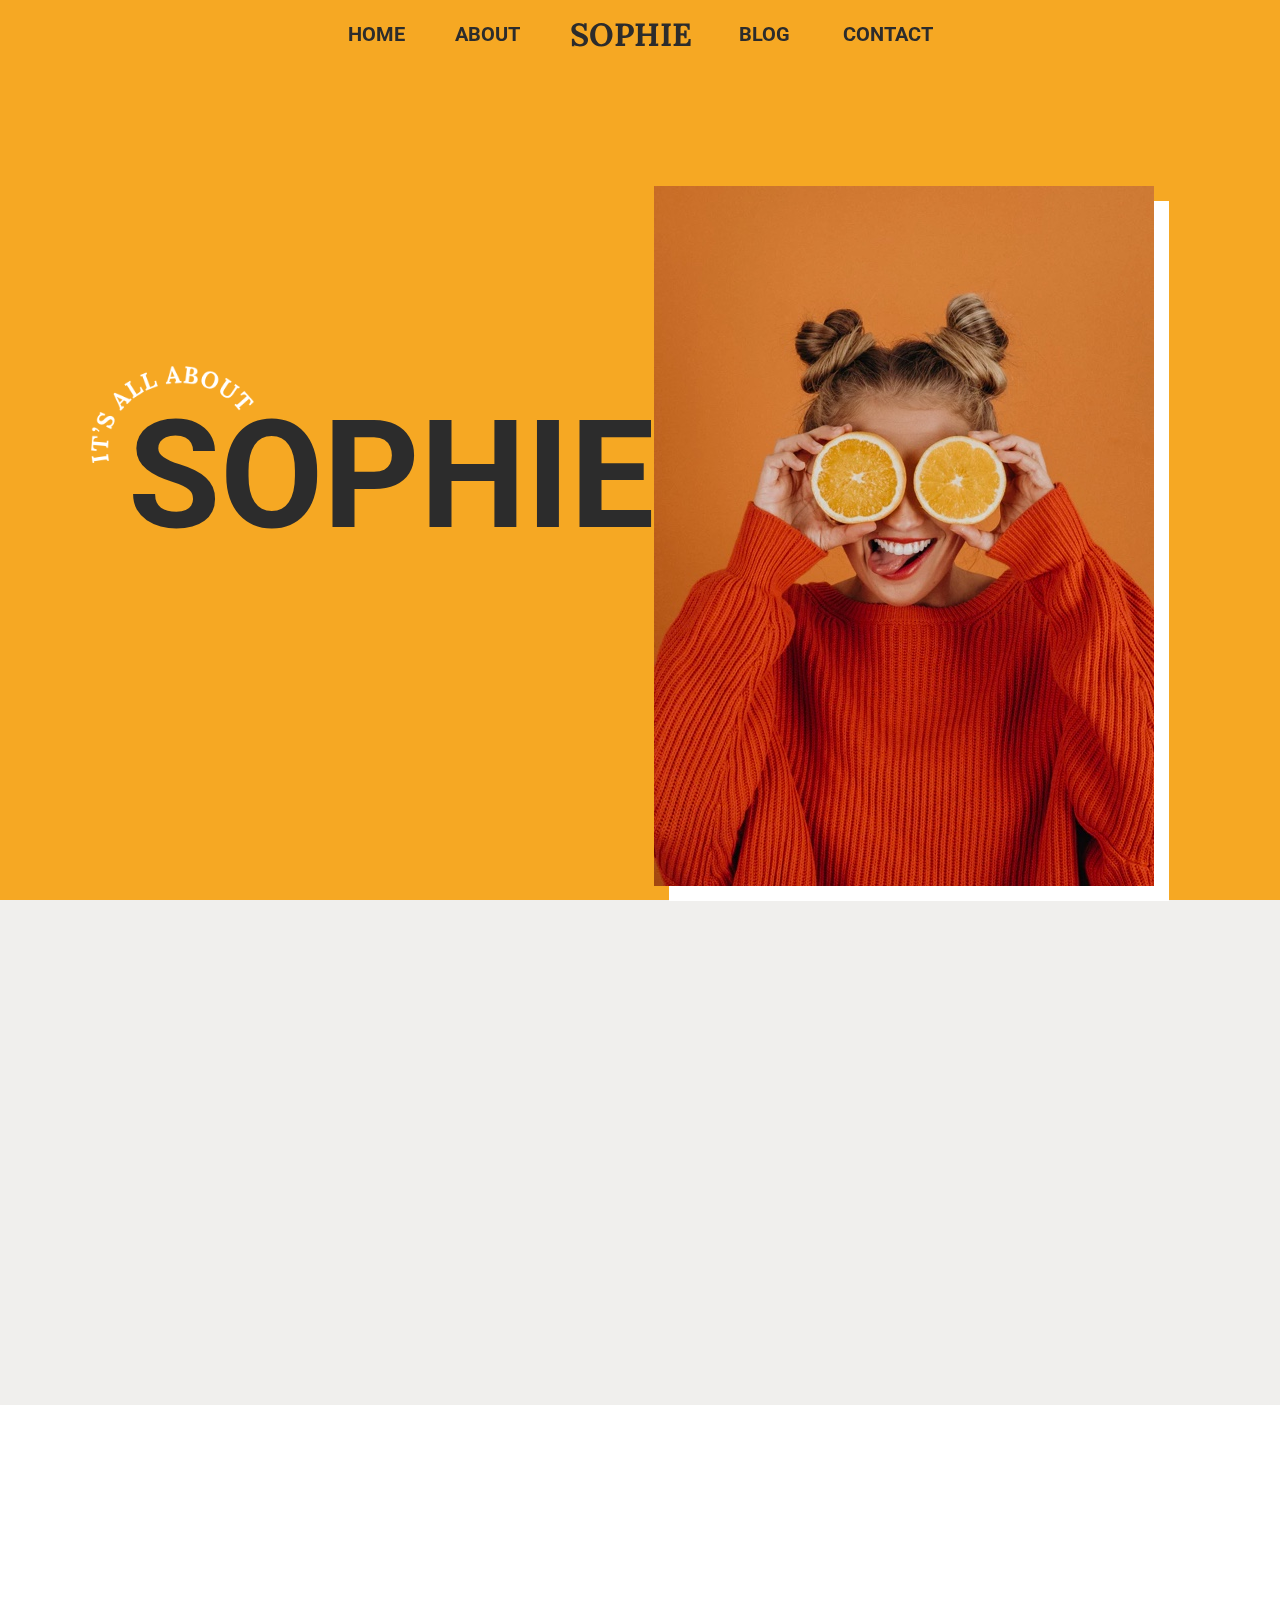
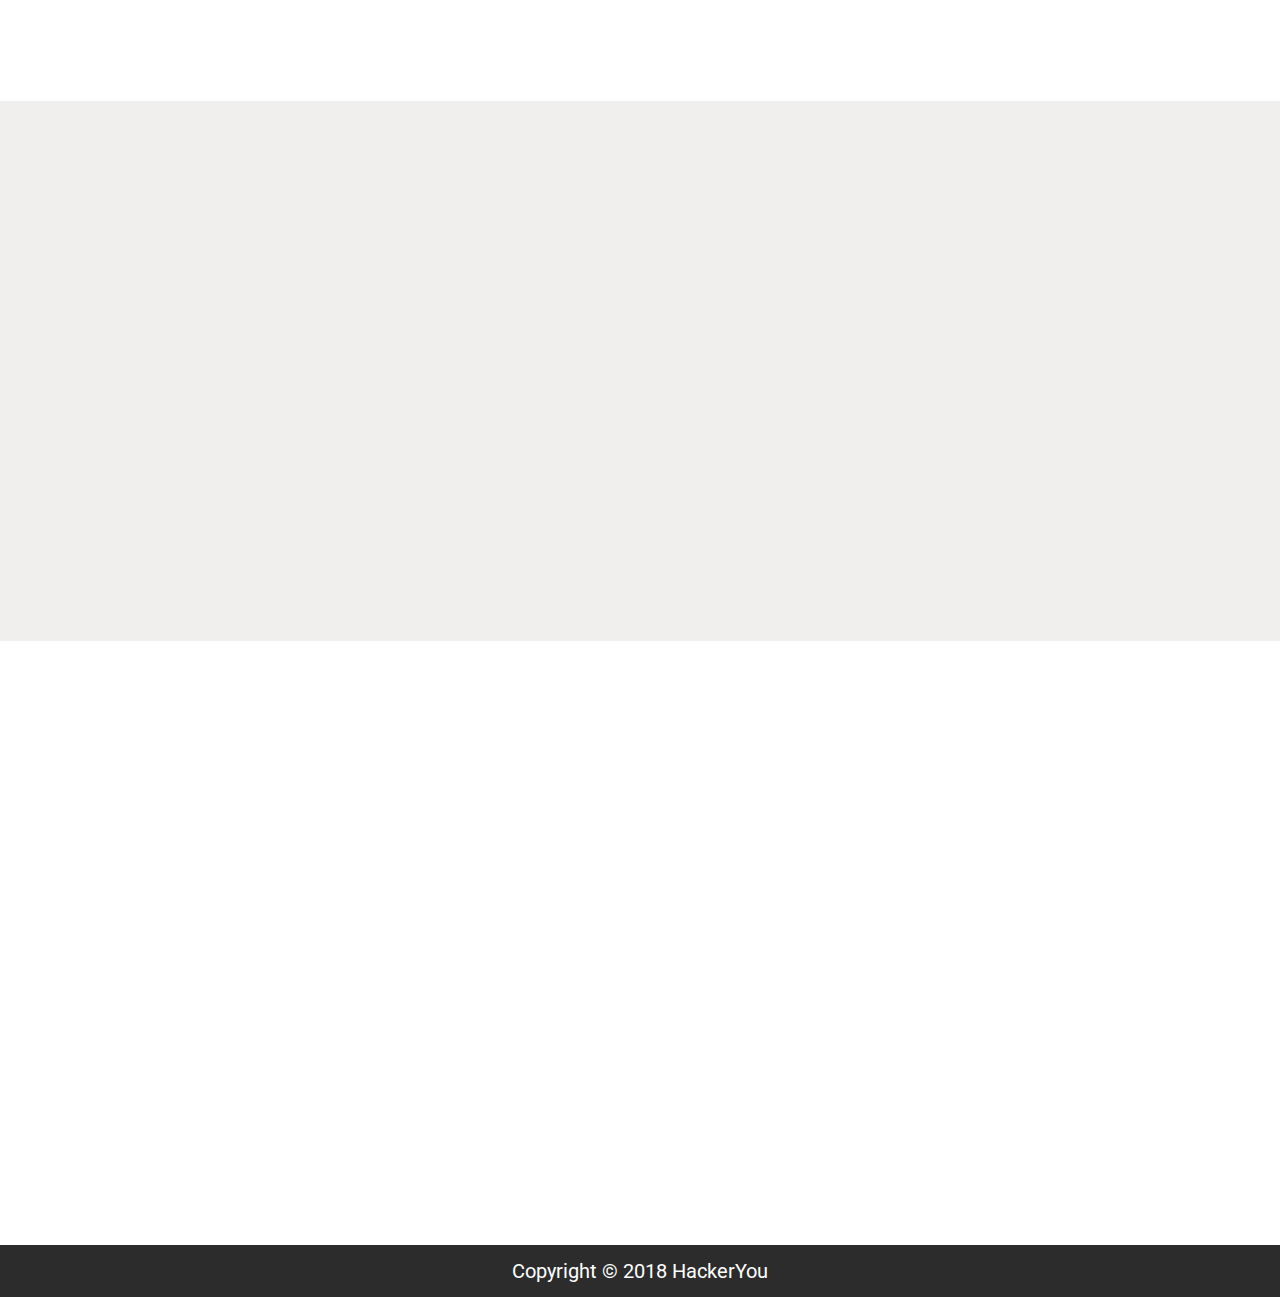
==== commit b441a819: "Full update with finished site" ====
--- a/index.html
+++ b/index.html
@@ -7,17 +7,29 @@
     <title>Sophie: by Foster Dyck</title>
     <link href="https://fonts.googleapis.com/css?family=Lora:700|Roboto:400,400i,500,500i,700,700i" rel="stylesheet">
     <link rel='stylesheet' href='https://use.fontawesome.com/releases/v5.4.1/css/all.css' integrity='sha384-5sAR7xN1Nv6T6+dT2mhtzEpVJvfS3NScPQTrOxhwjIuvcA67KV2R5Jz6kr4abQsz' crossorigin='anonymous'>
-    <!-- <link rel='stylesheet' href='https://cdnjs.cloudflare.com/ajax/libs/animate.css/3.7.0/animate.min.css'> -->
+    <link rel='stylesheet' href='https://cdnjs.cloudflare.com/ajax/libs/animate.css/3.7.0/animate.min.css'>
     <meta name='viewport' content='width=device-width, initial-scale=1.0'>
     <link type="image/png" href="assets/favicon/favicon.png" rel="icon">
+    <link href="https://unpkg.com/aos@2.3.1/dist/aos.css" rel="stylesheet">
     <link rel='stylesheet' href='styles/style.css'>
 </head>
 <body>
     <a href="#about" class="skip-link">Skip this menu to go to content.</a>
 <!-- HEADER CONTENT STARTS -->
     <header class="header">
-        <nav class="nav">
+        <nav class="nav animated bounceInDown">
             <span class="visually-hidden">Sophie</span>
+            <a href="javascript:void(0)" class="open link nav__item__link" onclick="openNav()">&#9776;</a>
+            <div id="hamburger" class="hamburger">
+                <a href="javascript:void(0)" class="close link" onclick="closeNav()">&times;</a>
+                <ul class="hamburger__nav">
+                    <li class="hamburger__nav__item"><h2 class="section-content__title hamburger__nav__item--title">Sophie</h2></li>
+                    <li class="hamburger__nav__item"><a href="index.html" class="link nav__item__link">Home</a></li>
+                    <li class="hamburger__nav__item"><a href="#about" class="link nav__item__link">About</a></li>
+                    <li class="hamburger__nav__item"><a href="blog.html" class="link nav__item__link">Blog</a></li>
+                    <li class="hamburger__nav__item"><a href="contact.html" class="link nav__item__link">Contact</a></li>
+                </ul>
+            </div>
             <ul class="nav__list">
                 <li class="nav__item">
                     <a href="index.html" class="nav__item__link link">Home</a>
@@ -25,7 +37,7 @@
                 <li class="nav__item">
                     <a href="#about" class="nav__item__link link">About</a>
                 </li>
-                <li class="nav__item nav__item--no-read" aria-hidden="true">Sophie</li>
+                <li class="nav__item nav__item--no-read animated infinite pulse" aria-hidden="true">Sophie</li>
                 <li class="nav__item">
                     <a href="blog.html" class="nav__item__link link">Blog</a>
                 </li>
@@ -36,8 +48,8 @@
         </nav>
         <section class="title wrapper">
             <span class="visuallyhidden">It's about Sophie</span>
-            <h1 class="title__text title__text--before">Sophie</h1>
-            <img src="assets/home-image/home-image-1.jpg" alt="Sophie holding orange slices over her eyes." class="title__image">
+            <h1 class="title__text title__text--before animated rotateInDownLeft">Sophie</h1>
+            <img src="assets/home-image/home-image-1.jpg" alt="Sophie holding orange slices over her eyes." class="title__image animated rotateInUpLeft">
         </section>
     </header>
 <!-- HEADER CONTENT ENDS -->
@@ -45,7 +57,7 @@
     <main id="about">
 <!-- WHO IS STARTS -->
         <section class="section-content who-is" id="about">
-            <div class="wrapper">
+            <div class="wrapper" data-aos="fade-up">
                 <h2 class="section-content__title who-is__title">Who is Sophie?</h2>
                 <p class="section-content__copy who-is__copy">Lorem ipsum dolor sit amet consectetur adipisicing elit. Omnis eveniet quos suscipit excepturi nemo temporibus ipsa ad commodi veritatis, quibusdam tempora alias facilis officiis sit voluptates possimus odit accusamus ab modi ipsam dolorum! Deleniti pariatur, laboriosam modi commodi eum enim doloremque! Ut aliquam sunt accusamus at autem sit, atque neque?</p>
                 <a href="#" class="button link button--large">Find out More</a>
@@ -53,9 +65,9 @@
         </section>
 <!-- WHO IS ENDS -->
 <!-- FAVOURITE THINGS STARTS -->
-        <section class="favourite intrests">
+        <section class="favourite intrests" data-aos="fade-up">
             <div class="intrests__image">
-                <img src="assets/home-image/home-image-2.jpg" alt="Dog with its head hanging out a car window." class="intrests__image__asset">
+                <img src="assets/home-image/home-image-2.jpg" alt="Dog with its head hanging out a car window." class="intrests__image__asset favourite__image__asset">
             </div>
             <div class="section__content intrests__content wrapper">
                 <h2 class="section-content__title">Sophie's favourite things</h2>
@@ -65,9 +77,9 @@
         </section>
 <!-- FAVOURITE THINGS ENDS -->
 <!-- TRAVEL STARTS -->
-        <section class="travel intrests">
+        <section class="travel intrests" data-aos="fade-up">
             <div class="intrests__image travel__image">
-                <img src="assets/home-image/home-image-3.jpg" alt="Chairs on the beach with umbrellas over top of them." class="intrests__image__asset trevel__image__asset">
+                <img src="assets/home-image/home-image-3.jpg" alt="Chairs on the beach with umbrellas over top of them." class="intrests__image__asset travel__image__asset">
             </div>
             <div class="section-content intrests__content wrapper travel__content">
                 <h2 class="section-content__title">Where she's travelled</h2>
@@ -80,7 +92,7 @@
 <!-- TRAVEL ENDS -->
 <!-- QUICKLINKS STARTS -->
         <section class="quick-links--background">
-            <div class="quick-links wrapper">
+            <div class="quick-links wrapper" data-aos="fade-up">
                 <div class="quick-links__topic">
                     <a href="#gallery" class="quick-links__link link">
                         <i class="fas fa-image section-content__title quick-links__title quick-links__title__image"></i>
@@ -112,15 +124,13 @@
             </div>
         </section>
         <section>
-            <img src="assets/home-image/home-image-4.jpg" alt="Empty lecture all seats" class="quick-links__image--full">
+            <img src="assets/home-image/home-image-4.jpg" alt="Empty lecture all seats" class="quick-links__image--full" data-aos="fade-up">
         </section>
 <!-- QUICKLINKS ENDS -->
 <!-- JOURNEY STARTS -->
         <section class="journey--background">
-            <div class="journey wrapper">
-                <div class="journey__image">
-                    <img src="assets/home-image/home-image-5.jpg" alt="Sophie standing on a balcony looking over apartment buildings." class="journey__image__asset">
-                </div>
+            <div class="journey wrapper" data-aos="fade-up">
+                <img src="assets/home-image/home-image-5.jpg" alt="Sophie standing on a balcony looking over apartment buildings." class="journey__image">  
                 <div class="section-content journey__content">
                     <h2 class="section-content__title">Sophie's journey</h2>
                     <p class="section-content__copy journey__content__copy">Lorem ipsum dolor sit amet consectetur adipisicing elit. Excepturi veritatis beatae enim aspernatur. Tenetur possimus enim perferendis neque. Animi voluptatem distinctio placeat consequuntur, at porro! Rem laboriosam, quidem assumenda accusantium molestiae vitae debitis! Ut quis corporis architecto saepe cumque! Obcaecati nobis eos fugiat ad distinctio, minima in dolorem earum dolorum neque. </p>
@@ -130,10 +140,15 @@
         </section>
 <!-- JOURNEY ENDS -->
 <!-- GALLERY STARTS -->
-        <section class="gallery wrapper" id="gallery">
+        <section class="gallery wrapper" id="gallery" data-aos="fade-up">
             <img src="assets/home-image/home-image-6.jpg" alt="bycicle leaning against an orange wall." class="gallery__image">
             <img src="assets/home-image/home-image-7.jpg" alt="apartment building with an arched walkway leading to the street." class="gallery__image">
             <img src="assets/home-image/home-image-8.jpg" alt="Umbrella top with the words Banana Beach written on it." class="gallery__image--last">
+        </section>
+        <section class="slideshow" data-aos="fade-up">
+            <div class="slideshow__image">
+                <img class="slideshow__image__asset" src="assets/home-image/project2_slideshow.png" alt="bycicle leaning against an orange wall. apartment building with an arched walkway leading to the street. Umbrella top with the words Banana Beach written on it.">
+            </div>
         </section>
 <!-- GALLERY ENDS -->
     </main>
@@ -143,5 +158,23 @@
         <p class="copyright__copy section-content__copy">Copyright &copy 2018 HackerYou</p>
     </footer>
 <!-- FOOTER CONTENT ENDS -->
+<!-- JAVA STARTS -->
+    <script>
+        function openNav() {
+            document.getElementById("hamburger").style.width = "50%";
+            // document.getElementsByClassName("open").style.display = "none";
+        }
+
+        function closeNav() {
+            document.getElementById("hamburger").style.width = "0%";
+        }
+    </script>
+
+    <script src="https://unpkg.com/aos@2.3.1/dist/aos.js"></script>
+
+    <script>
+        AOS.init();
+    </script>
+<!-- JAVA ENDS -->
 </body>
 </html>--- a/styles/style.css
+++ b/styles/style.css
@@ -1,2 +1,2 @@
-article,aside,details,figcaption,figure,footer,header,hgroup,nav,section,summary{display:block}audio,canvas,video{display:inline-block}audio:not([controls]){display:none;height:0}[hidden]{display:none}html{font-family:sans-serif;-webkit-text-size-adjust:100%;-ms-text-size-adjust:100%}a:focus{outline:thin dotted}a:active,a:hover{outline:0}h1{font-size:2em}abbr[title]{border-bottom:1px dotted}b,strong{font-weight:700}dfn{font-style:italic}mark{background:#ff0;color:#000}code,kbd,pre,samp{font-family:monospace, serif;font-size:1em}pre{white-space:pre-wrap;word-wrap:break-word}q{quotes:\201C \201D \2018 \2019}small{font-size:80%}sub,sup{font-size:75%;line-height:0;position:relative;vertical-align:baseline}sup{top:-.5em}sub{bottom:-.25em}img{border:0}svg:not(:root){overflow:hidden}fieldset{border:1px solid silver;margin:0 2px;padding:.35em .625em .75em}button,input,select,textarea{font-family:inherit;font-size:100%;margin:0}button,input{line-height:normal}button,html input[type=button],input[type=reset],input[type=submit]{-webkit-appearance:button;cursor:pointer}button[disabled],input[disabled]{cursor:default}input[type=checkbox],input[type=radio]{-webkit-box-sizing:border-box;box-sizing:border-box;padding:0}input[type=search]{-webkit-appearance:textfield;-moz-box-sizing:content-box;-webkit-box-sizing:content-box;box-sizing:content-box}input[type=search]::-webkit-search-cancel-button,input[type=search]::-webkit-search-decoration{-webkit-appearance:none}textarea{overflow:auto;vertical-align:top}table{border-collapse:collapse;border-spacing:0}body,figure{margin:0}button::-moz-focus-inner,input::-moz-focus-inner,legend{border:0;padding:0}.clearfix:after{visibility:hidden;display:block;font-size:0;content:'';clear:both;height:0}*{-moz-box-sizing:border-box;-webkit-box-sizing:border-box;box-sizing:border-box}.visuallyhidden:not(:focus):not(:active){position:absolute;width:1px;height:1px;margin:-1px;border:0;padding:0;white-space:nowrap;-webkit-clip-path:inset(100%);clip-path:inset(100%);clip:rect(0 0 0);overflow:hidden}.visually-hidden:not(:focus):not(:active){position:absolute;width:1px;height:1px;margin:-1px;border:0;padding:0;white-space:nowrap;-webkit-clip-path:inset(100%);clip-path:inset(100%);clip:rect(0 0 0);overflow:hidden}.skip-link{position:absolute;left:-1000px;top:5px;z-index:999;background:white;color:black}html{font-size:62.5%;font-family:'Roboto', sans-serif;font-weight:bold;text-transform:uppercase;color:#2c2c2c}.wrapper{max-width:80%;margin:0 auto}.nav{background:rgba(246, 168, 35, 0.5);font-size:2rem;line-height:2.9rem;text-align:center;display:-webkit-box;display:-ms-flexbox;display:flex;-webkit-box-orient:vertical;-webkit-box-direction:normal;-ms-flex-direction:column;flex-direction:column;-webkit-box-pack:center;-ms-flex-pack:center;justify-content:center;padding:2rem 0;position:fixed;width:100%;z-index:2}.nav__list{margin:0 auto;list-style:none;display:-webkit-box;display:-ms-flexbox;display:flex;padding:0}.nav__item{width:20%;margin-right:5rem;-webkit-box-pack:center;-ms-flex-pack:center;justify-content:center}.nav__item__link:hover{color:white;-webkit-transition:all 0.3s ease;-o-transition:all 0.3s ease;transition:all 0.3s ease}.nav__item--last{margin:0}.nav__item--no-read{font-size:3.2rem;line-height:inherit;font-family:"Lora", serif}.title__text{font-size:15rem;line-height:9.2rem}.section-content{padding:10% 0}.section-content__title{font-size:3.2rem;line-height:auto}.section-content__copy{font-size:2rem;line-height:3.2rem;font-weight:normal;text-transform:none}.section-content__copy--italic{font-style:italic}.link{text-decoration:none;color:#2c2c2c}.link--secondary{color:#285e64;font-weight:bold}.link--secondary--hover:hover{color:#f6a823;-webkit-transition:all 0.3s ease-in;-o-transition:all 0.3s ease-in;transition:all 0.3s ease-in}.link--social--icon{color:#f6a823}.link--social:hover i{color:#05afc1;-webkit-transition:all 0.3s ease-in;-o-transition:all 0.3s ease-in;transition:all 0.3s ease-in}.button{font-size:2rem;line-height:3.2rem;background:#05afc1;padding:1rem}.button:hover{background:#f6a823;color:white;-webkit-transition:all 0.3s ease-in;-o-transition:all 0.3s ease-in;transition:all 0.3s ease-in}.button__comment{text-transform:uppercase;font-weight:bold}.border-box{background:white;padding:3rem;margin:2rem}.border-box--orange-bottom{border-bottom:1rem solid #f6a823}.border-box--gray{background:#f0efed}.header{background:#f6a823;height:100vh}.title{display:-webkit-box;display:-ms-flexbox;display:flex;-webkit-box-pack:justify;-ms-flex-pack:justify;justify-content:space-between;-webkit-box-align:center;-ms-flex-align:center;align-items:center;height:105vh;padding-top:6%}.title .title__text--before{position:relative;max-width:60%;max-height:100%;padding-bottom:6.9rem;margin:0 auto}.title .title__text--before:before{font-family:"Lora", serif;content:"";background:url("../assets/circle-text/circle-text.png");background-size:contain;background-repeat:no-repeat;position:absolute;top:-40%;left:-7%;display:block;width:60%;height:60%}.title .title__image{max-height:100%;-webkit-box-shadow:1.5rem 1.5rem 0 white;box-shadow:1.5rem 1.5rem 0 white;margin-top:5%}@media (max-width:1050px){.title__text--before{text-shadow:2px 2px #f6a823}}@media (max-width:850px){.header{background:url(../assets/home-image/home-image-1.jpg);background-size:cover;background-repeat:no-repeat}.title{-webkit-box-align:start;-ms-flex-align:start;align-items:flex-start}.title__image{display:none}}.who-is{background:#f0efed;margin:0}.who-is__title{margin:0;font-size:4.2rem;line-height:auto}.who-is__copy{margin-right:15%}.intrests{position:relative;margin-bottom:5%}.intrests__image{-webkit-box-flex:1;-ms-flex-positive:1;flex-grow:1;width:50%;text-align:right;background:#a82706;position:absolute;top:-10%;height:100%}.intrests__image__asset{position:relative;bottom:5%;right:3%}.intrests__content{width:50%;margin-left:50%;padding:5%}.travel{margin-bottom:0}.travel__image{background:#f6a823;bottom:-10%;right:0;text-align:left;height:125%}.travel__content{margin-right:50%;margin-left:0;padding-top:0}.quick-links--background{background:#f0efed}.quick-links{display:-webkit-box;display:-ms-flexbox;display:flex;-ms-flex-wrap:wrap;flex-wrap:wrap;-webkit-box-pack:justify;-ms-flex-pack:justify;justify-content:space-between;padding:10% 0}.quick-links__topic{width:50%}.quick-links__link{display:-webkit-box;display:-ms-flexbox;display:flex;-webkit-box-align:center;-ms-flex-align:center;align-items:center}.quick-links__link:hover{text-shadow:2px 2px #f6a823;-webkit-transition:all 0.3s ease;-o-transition:all 0.3s ease;transition:all 0.3s ease}.quick-links__link:hover .quick-links__title__image{color:white;text-shadow:none}.quick-links__title{padding:2rem;margin-right:2rem;font-size:2rem}.quick-links__title--text{margin:0}.quick-links__title__image{background:#f6a823;border-radius:50%}.quick-links__copy{margin-left:13%;margin-right:5%;padding-top:0}.quick-links__image--full{max-width:100%;display:block}.journey--background{background:#f0efed}.journey{display:-webkit-box;display:-ms-flexbox;display:flex;-webkit-box-align:center;-ms-flex-align:center;align-items:center;-webkit-box-pack:justify;-ms-flex-pack:justify;justify-content:space-between}.journey__image{width:30%}.journey__image__asset{-webkit-box-shadow:1.5rem 1.5rem 0 #f6a823;box-shadow:1.5rem 1.5rem 0 #f6a823}.journey__content{max-width:65%}.gallery{margin:8% auto;display:-webkit-box;display:-ms-flexbox;display:flex;-webkit-box-pack:justify;-ms-flex-pack:justify;justify-content:space-between}.gallery__image{margin-right:3%;-webkit-transition:all 0.3s ease-in;-o-transition:all 0.3s ease-in;transition:all 0.3s ease-in}.gallery__image:hover{-webkit-transform:scale(1.5);-ms-transform:scale(1.5);transform:scale(1.5)}.gallery__image--last{-webkit-transition:all 0.3s ease-in;-o-transition:all 0.3s ease-in;transition:all 0.3s ease-in}.gallery__image--last:hover{-webkit-transform:scale(1.5);-ms-transform:scale(1.5);transform:scale(1.5)}.copyright{text-align:center;background:#2c2c2c;color:white;height:100%}.copyright__copy{margin:0;padding:1rem 0}.secondary__header{height:70vh;background:url(../assets/blog-image/blog-image-1.jpg), #f6a823;background-size:cover;background-position:center;margin:0;padding:0;background-repeat:no-repeat}.secondary__title{display:-webkit-box;display:-ms-flexbox;display:flex;-webkit-box-orient:vertical;-webkit-box-direction:normal;-ms-flex-direction:column;flex-direction:column;-webkit-box-pack:baseline;-ms-flex-pack:baseline;justify-content:baseline;position:relative;top:90%}.secondary__title__text{margin:0;font-size:8rem}.secondary__body{background:#f0efed}.secondary{display:-webkit-box;display:-ms-flexbox;display:flex;padding:10% 0}.secondary__aside{width:40%;display:-webkit-box;display:-ms-flexbox;display:flex;-webkit-box-orient:vertical;-webkit-box-direction:normal;-ms-flex-direction:column;flex-direction:column}.secondary__aside__top__content{padding-bottom:0}.comment{font-style:italic;display:-webkit-box;display:-ms-flexbox;display:flex;-ms-flex-wrap:wrap;flex-wrap:wrap;margin:0;padding:0}.comment__input{text-transform:capitalize;font-style:italic;margin:2%;padding:2rem;width:100%;height:30rem}.comment__input--info{width:46%;height:auto;padding:2%}.comment__button{margin:2%;width:100%}#comment-copy{resize:none;overflow:hidden}.contact__header{background:url(../assets/contact-image/contact-image-1.jpg), #f6a823;background-size:cover;background-position:center;margin:0;padding:0;background-repeat:no-repeat}.contact__aside__content__copy{padding-top:0}.contact__aside__content__title{font-weight:bold;font-size:2.2rem}.contact__aside__content__social{display:-webkit-box;display:-ms-flexbox;display:flex;list-style:none;padding:0}.contact__aside__content__social__link{padding:0 1.5rem}
+article,aside,details,figcaption,figure,footer,header,hgroup,nav,section,summary{display:block}audio,canvas,video{display:inline-block}audio:not([controls]){display:none;height:0}[hidden]{display:none}html{font-family:sans-serif;-webkit-text-size-adjust:100%;-ms-text-size-adjust:100%}a:focus{outline:thin dotted}a:active,a:hover{outline:0}h1{font-size:2em}abbr[title]{border-bottom:1px dotted}b,strong{font-weight:700}dfn{font-style:italic}mark{background:#ff0;color:#000}code,kbd,pre,samp{font-family:monospace, serif;font-size:1em}pre{white-space:pre-wrap;word-wrap:break-word}q{quotes:\201C \201D \2018 \2019}small{font-size:80%}sub,sup{font-size:75%;line-height:0;position:relative;vertical-align:baseline}sup{top:-.5em}sub{bottom:-.25em}img{border:0}svg:not(:root){overflow:hidden}fieldset{border:1px solid silver;margin:0 2px;padding:.35em .625em .75em}button,input,select,textarea{font-family:inherit;font-size:100%;margin:0}button,input{line-height:normal}button,html input[type=button],input[type=reset],input[type=submit]{-webkit-appearance:button;cursor:pointer}button[disabled],input[disabled]{cursor:default}input[type=checkbox],input[type=radio]{-webkit-box-sizing:border-box;box-sizing:border-box;padding:0}input[type=search]{-webkit-appearance:textfield;-moz-box-sizing:content-box;-webkit-box-sizing:content-box;box-sizing:content-box}input[type=search]::-webkit-search-cancel-button,input[type=search]::-webkit-search-decoration{-webkit-appearance:none}textarea{overflow:auto;vertical-align:top}table{border-collapse:collapse;border-spacing:0}body,figure{margin:0}button::-moz-focus-inner,input::-moz-focus-inner,legend{border:0;padding:0}.clearfix:after{visibility:hidden;display:block;font-size:0;content:'';clear:both;height:0}*{-moz-box-sizing:border-box;-webkit-box-sizing:border-box;box-sizing:border-box}.visuallyhidden:not(:focus):not(:active){position:absolute;width:1px;height:1px;margin:-1px;border:0;padding:0;white-space:nowrap;-webkit-clip-path:inset(100%);clip-path:inset(100%);clip:rect(0 0 0);overflow:hidden}.visually-hidden:not(:focus):not(:active){position:absolute;width:1px;height:1px;margin:-1px;border:0;padding:0;white-space:nowrap;-webkit-clip-path:inset(100%);clip-path:inset(100%);clip:rect(0 0 0);overflow:hidden}.skip-link{position:absolute;left:-1000px;top:5px;z-index:999;background:white;color:black}html{font-size:62.5%;font-family:'Roboto', sans-serif;font-weight:bold;text-transform:uppercase;color:#2c2c2c}a:focus{outline:none}.wrapper{max-width:80%;margin:0 auto}img{display:block}.nav{background:rgba(246, 168, 35, 0.5);font-size:2rem;line-height:2.9rem;text-align:center;display:-webkit-box;display:-ms-flexbox;display:flex;-webkit-box-orient:vertical;-webkit-box-direction:normal;-ms-flex-direction:column;flex-direction:column;-webkit-box-pack:center;-ms-flex-pack:center;justify-content:center;padding:2rem 0;position:fixed;width:100%;z-index:2}.nav__list{margin:0 auto;list-style:none;display:-webkit-box;display:-ms-flexbox;display:flex;padding:0}.nav__item{width:20%;margin-right:5rem;-webkit-box-pack:center;-ms-flex-pack:center;justify-content:center}.nav__item__link:hover{color:white;-webkit-transition:all 0.3s ease;-o-transition:all 0.3s ease;transition:all 0.3s ease}.nav__item--last{margin:0}.nav__item--no-read{font-size:3.2rem;line-height:inherit;font-family:"Lora", serif}.hamburger{display:none;height:100vh;width:0;position:fixed;top:0;right:0;background:#f6a823;-webkit-transition:0.5s;-o-transition:0.5s;transition:0.5s;z-index:1}.hamburger__nav{width:100%;position:relative;top:15%;width:100%;margin:15% 0 0 0}.hamburger__nav__item{width:100%;display:block;font-size:150%;padding:10% 15%;text-align:center}.hamburger__nav__item--title{color:black;text-shadow:2px 2px white;border-bottom:2px solid black;padding-bottom:1rem}.open{display:none;position:absolute;top:2rem;right:5%;cursor:pointer;-webkit-transform:scale(3);-ms-transform:scale(3);transform:scale(3)}.close{position:absolute;top:2rem;right:17%;width:2.5%;-webkit-transform:scale(3);-ms-transform:scale(3);transform:scale(3)}.title__text{font-size:15rem;line-height:9.2rem}.section-content{padding:10% 0}.section-content__title{font-size:3.2rem;line-height:auto}.section-content__copy{font-size:2rem;line-height:3.2rem;font-weight:normal;text-transform:none}.section-content__copy--italic{font-style:italic}.link{text-decoration:none;color:#2c2c2c}.link--secondary{color:#285e64;font-weight:bold}.link--secondary--hover:hover{color:#f6a823;-webkit-transition:all 0.3s ease-in;-o-transition:all 0.3s ease-in;transition:all 0.3s ease-in}.link--social--icon{color:#f6a823}.link--social:hover i{color:#05afc1;-webkit-transition:all 0.3s ease-in;-o-transition:all 0.3s ease-in;transition:all 0.3s ease-in}.button{font-size:2rem;line-height:3.2rem;background:#05afc1;padding:1rem}.button:hover{background:#f6a823;color:white;-webkit-transition:all 0.3s ease-in;-o-transition:all 0.3s ease-in;transition:all 0.3s ease-in}.button__comment{text-transform:uppercase;font-weight:bold}.border-box{background:white;padding:3rem;margin:2rem}.border-box--orange-bottom{border-bottom:1rem solid #f6a823}.border-box--gray{background:#f0efed}@media (max-width:675px){.section-content{text-align:center}.nav{height:0vh;padding:0}.nav__list{display:none}.hamburger{display:block}.open{display:block}.close{right:14%}}.header{background:#f6a823;height:100vh}.title{display:-webkit-box;display:-ms-flexbox;display:flex;-webkit-box-pack:justify;-ms-flex-pack:justify;justify-content:space-between;-webkit-box-align:center;-ms-flex-align:center;align-items:center;height:105vh;padding-top:6%}.title .title__text--before{position:relative;max-width:60%;max-height:100%;padding-bottom:6.9rem;margin:0 auto}.title .title__text--before:before{font-family:"Lora", serif;content:"";background:url("../assets/circle-text/circle-text.png");background-size:contain;background-repeat:no-repeat;position:absolute;top:-40%;left:-7%;display:block;width:60%;height:60%}.title .title__image{max-height:100%;-webkit-box-shadow:1.5rem 1.5rem 0 white;box-shadow:1.5rem 1.5rem 0 white;margin-top:5%}@media (max-width:1050px){.title__text--before{text-shadow:3px 3px white}}@media (max-width:850px){.header{height:100vh;background:url(../assets/home-image/home-image-1.jpg);background-size:cover;background-repeat:no-repeat}.title__text{font-size:12rem}.title__image{display:none}}@media (max-width:650px){.title__text{font-size:7rem}}@media (max-width:450px){.title__text{font-size:5rem}}.who-is{background:#f0efed;margin:0}.who-is__title{margin:0;font-size:4.2rem;line-height:auto}.who-is__copy{margin-right:15%}@media (max-width:650px){.who-is__copy{margin-right:0}}.intrests{position:relative}.intrests__image{-webkit-box-flex:1;-ms-flex-positive:1;flex-grow:1;width:50%;text-align:right;background:#a82706;position:absolute;top:-10%;height:100%}.intrests__image__asset{position:relative;bottom:5%;right:3%;height:100%}.intrests__content{width:50%;margin-left:50%;padding:5%}.travel__image{background:#f6a823;right:0;top:5%;text-align:left;height:125%}.travel__content{margin-right:50%;margin-left:0;margin-bottom:2%;padding-top:0}@media (max-width:1250px){.intrests{display:-webkit-box;display:-ms-flexbox;display:flex;-webkit-box-pack:justify;-ms-flex-pack:justify;justify-content:space-between}.intrests__image{position:static}.intrests__image__asset{position:static;max-width:100%;-webkit-box-shadow:1.5rem 1.5rem 0 #a82706;box-shadow:1.5rem 1.5rem 0 #a82706}.intrests__content{margin:0;-webkit-box-flex:2;-ms-flex-positive:2;flex-grow:2;padding-top:0}.travel{margin-top:3%;-webkit-box-orient:horizontal;-webkit-box-direction:reverse;-ms-flex-direction:row-reverse;flex-direction:row-reverse}.travel__image__asset{-webkit-box-shadow:-1.5rem 1.5rem 0 #f6a823;box-shadow:-1.5rem 1.5rem 0 #f6a823}}@media (max-width:1050px){.intrests{-webkit-box-orient:vertical;-webkit-box-direction:normal;-ms-flex-direction:column;flex-direction:column;-webkit-box-align:center;-ms-flex-align:center;align-items:center}.intrests__image{width:100%;background:white}.intrests__image__asset{height:90%;margin:0 auto 2.5% 0}.intrests__content{width:100%;padding:0 0 2em 0}.travel__image__asset{-webkit-box-shadow:1.5rem 1.5rem 0 #f6a823;box-shadow:1.5rem 1.5rem 0 #f6a823}}@media (max-width:650px){.intrests__image__asset{-webkit-box-shadow:none;box-shadow:none;width:100%}}.quick-links--background{background:#f0efed}.quick-links{display:-webkit-box;display:-ms-flexbox;display:flex;-ms-flex-wrap:wrap;flex-wrap:wrap;-webkit-box-pack:justify;-ms-flex-pack:justify;justify-content:space-between;padding:10% 0}.quick-links__topic{width:50%}.quick-links__link{display:-webkit-box;display:-ms-flexbox;display:flex;-webkit-box-align:center;-ms-flex-align:center;align-items:center}.quick-links__link:hover{text-shadow:2px 2px #f6a823;-webkit-transition:all 0.3s ease;-o-transition:all 0.3s ease;transition:all 0.3s ease}.quick-links__link:hover .quick-links__title__image{color:white;text-shadow:none}.quick-links__title{padding:2rem;margin-right:2rem;font-size:2rem}.quick-links__title--text{margin:0}.quick-links__title__image{background:#f6a823;border-radius:50%}.quick-links__copy{margin-left:13%;margin-right:5%;padding-top:0}.quick-links__image--full{max-width:100%;display:block}@media (max-width:750px){.quick-links{-webkit-box-orient:vertical;-webkit-box-direction:normal;-ms-flex-direction:column;flex-direction:column}.quick-links__topic{width:100%;padding-top:3%}}.journey--background{background:#f0efed}.journey{display:-webkit-box;display:-ms-flexbox;display:flex;-webkit-box-align:center;-ms-flex-align:center;align-items:center;-webkit-box-pack:justify;-ms-flex-pack:justify;justify-content:space-between}.journey__image{width:35%;-webkit-box-shadow:1.5rem 1.5rem 0 #f6a823;box-shadow:1.5rem 1.5rem 0 #f6a823}.journey__content{max-width:65%;margin-left:5%}@media (max-width:950px){.journey{-webkit-box-orient:vertical;-webkit-box-direction:normal;-ms-flex-direction:column;flex-direction:column;padding-top:5%}.journey__image{width:100%}.journey__content{max-width:100%}}.gallery{margin:8% auto;display:-webkit-box;display:-ms-flexbox;display:flex;-webkit-box-pack:justify;-ms-flex-pack:justify;justify-content:space-between}.gallery__image{margin-right:3%;-webkit-transition:all 0.3s ease-in;-o-transition:all 0.3s ease-in;transition:all 0.3s ease-in}.gallery__image:hover{-webkit-transform:scale(1.5);-ms-transform:scale(1.5);transform:scale(1.5)}.gallery__image--last{-webkit-transition:all 0.3s ease-in;-o-transition:all 0.3s ease-in;transition:all 0.3s ease-in}.gallery__image--last:hover{-webkit-transform:scale(1.5);-ms-transform:scale(1.5);transform:scale(1.5)}.slideshow{display:none;position:relative;overflow:hidden;margin:0}.slideshow__image{position:relative;left:0;top:0;width:150%;-webkit-animation:slideshow 15s linear infinite;animation:slideshow 15s linear infinite;height:100%}.slideshow__image__asset{height:100%;width:100%}@-webkit-keyframes slideshow{0%{left:50}50%{left:-50%}to{left:0}}@keyframes slideshow{0%{left:50}50%{left:-50%}to{left:0}}@media (max-width:800px){.slideshow{display:block}.gallery{display:none}}.copyright{text-align:center;background:#2c2c2c;color:white;height:100%}.copyright__copy{margin:0;padding:1rem 0}.secondary__header{height:70vh;background:url(../assets/blog-image/blog-image-1.jpg), #f6a823;background-size:cover;background-position:center;margin:0;padding:0;background-repeat:no-repeat}.secondary__title{display:-webkit-box;display:-ms-flexbox;display:flex;-webkit-box-orient:vertical;-webkit-box-direction:normal;-ms-flex-direction:column;flex-direction:column;-webkit-box-pack:baseline;-ms-flex-pack:baseline;justify-content:baseline;position:relative;top:90%}.secondary__title__text{margin:0;font-size:8rem}@media (max-width:1100px){.secondary__header{background-position:70% 50%}}.secondary__body{background:#f0efed}.secondary{display:-webkit-box;display:-ms-flexbox;display:flex;padding:10% 0}.secondary__aside{max-width:30%;display:-webkit-box;display:-ms-flexbox;display:flex;-webkit-box-orient:vertical;-webkit-box-direction:normal;-ms-flex-direction:column;flex-direction:column;margin-right:5%}.secondary__aside__top{width:100%;margin:0}.secondary__aside__top__image{width:100%}.secondary__aside__top__content{padding-bottom:0}.secondary__main{width:65%}.secondary__main__article{margin-top:0}.comment{font-style:italic;display:-webkit-box;display:-ms-flexbox;display:flex;-ms-flex-wrap:wrap;flex-wrap:wrap;margin:0;padding:0}.comment__input{text-transform:capitalize;font-style:italic;margin:2%;padding:2rem;width:100%;height:30rem}.comment__input--info{width:46%;height:auto;padding:2%}.comment__button{margin:2%;width:100%}#comment-copy{resize:none;overflow:hidden}.secondary__aside__bottom{width:100%;-ms-flex-item-align:auto;align-self:auto;margin-left:0}@media (max-width:800px){.secondary{-webkit-box-orient:vertical;-webkit-box-direction:reverse;-ms-flex-direction:column-reverse;flex-direction:column-reverse}.secondary__aside{max-width:100%}.secondary__aside__bottom{width:75%;-ms-flex-item-align:center;align-self:center}.secondary__main{width:100%}}@media (max-width:600px){.secondary__copy--justify{text-align:justify}.secondary__aside__bottom{width:100%;-ms-flex-item-align:auto;align-self:auto}}.contact__header{background:url(../assets/contact-image/contact-image-1.jpg), #f6a823;background-size:cover;background-position:center;margin:0;padding:0;background-repeat:no-repeat}.contact__main{width:100%}.contact__aside__content__copy{padding-top:0;text-transform:capitalize}.contact__aside__content__title{font-weight:bold;font-size:2.2rem}.contact__aside__content__social{display:-webkit-box;display:-ms-flexbox;display:flex;list-style:none;padding:0}.contact__aside__content__social__link{padding:0 1.5rem}@media (max-width:800px){.contact__aside__content{width:70%;-ms-flex-item-align:center;align-self:center}}@media (max-width:700px){.contact__title{font-size:5rem}}@media (max-width:600px){.contact__aside__content{width:100%}}@media (max-width:500px){.contact__title{font-size:4rem}}@media (max-width:360px){.contact__title{font-size:3rem}}
 /*# sourceMappingURL=style.css.map */